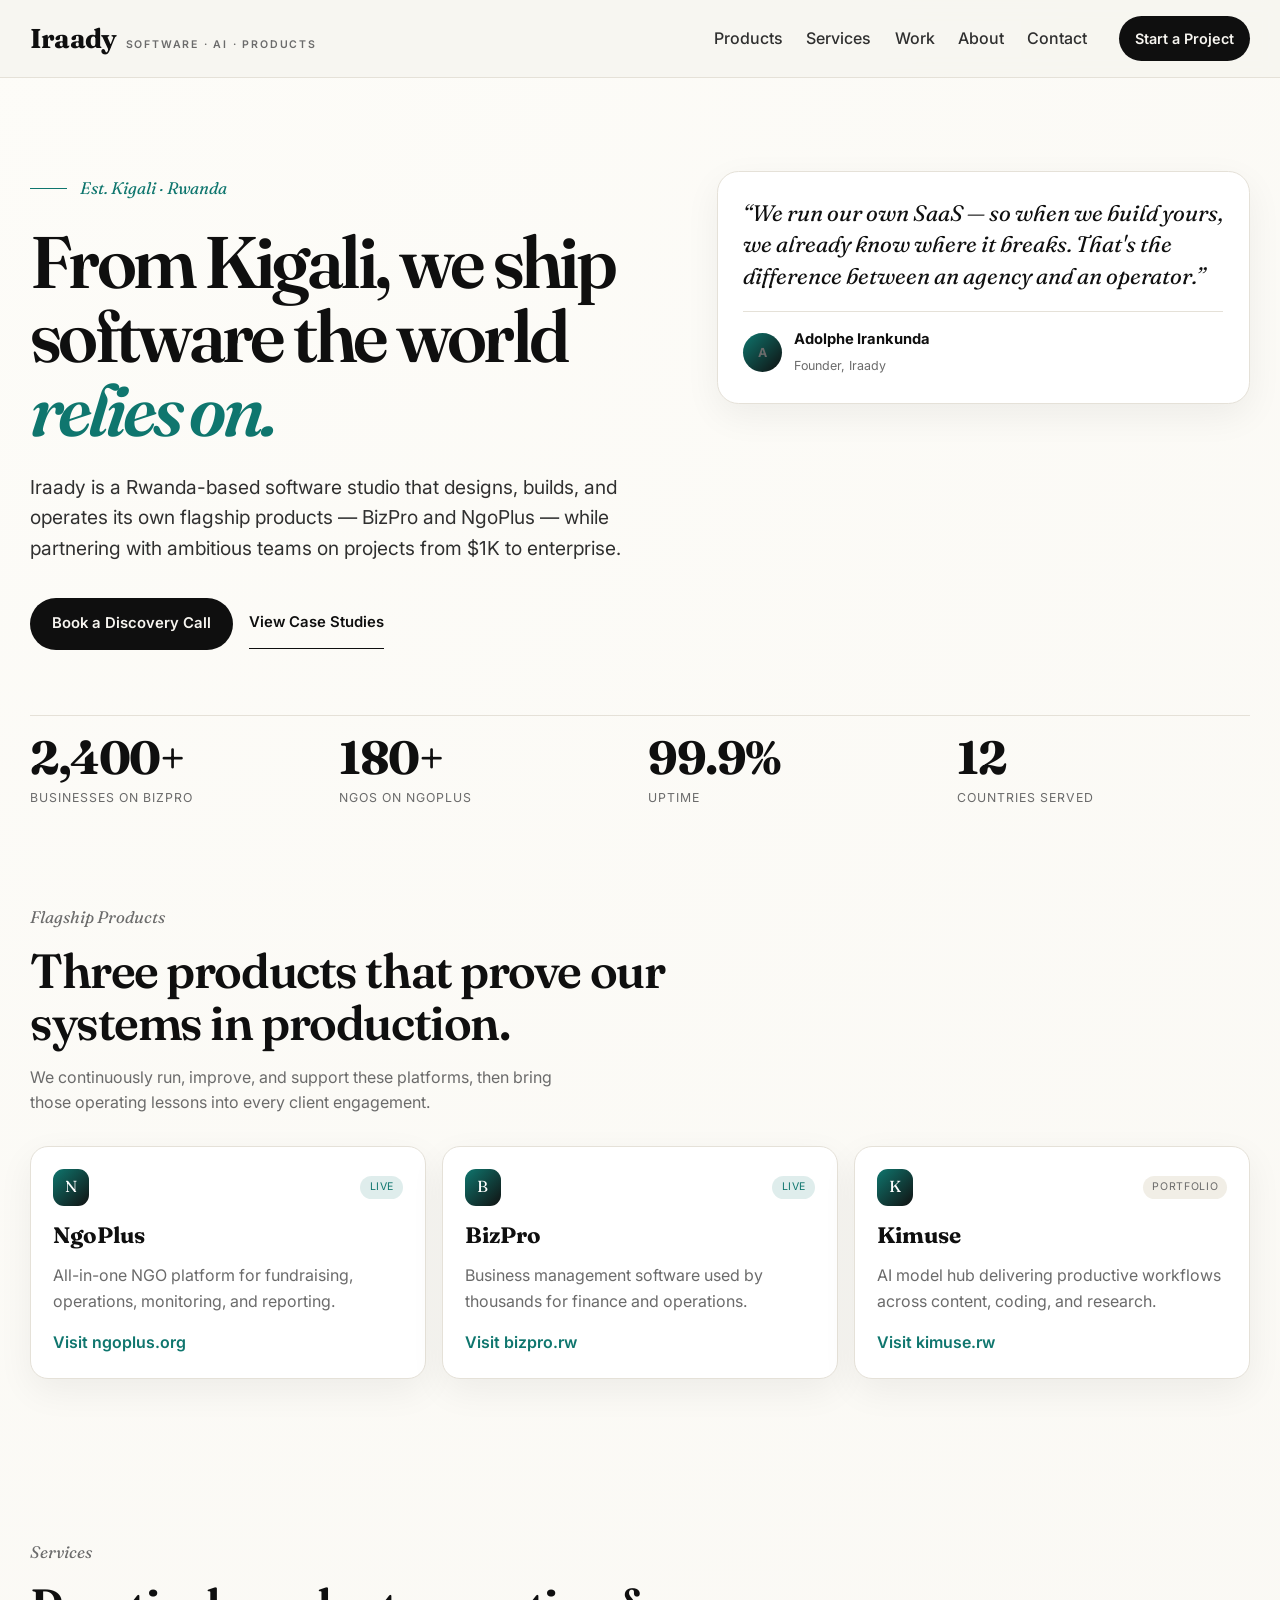
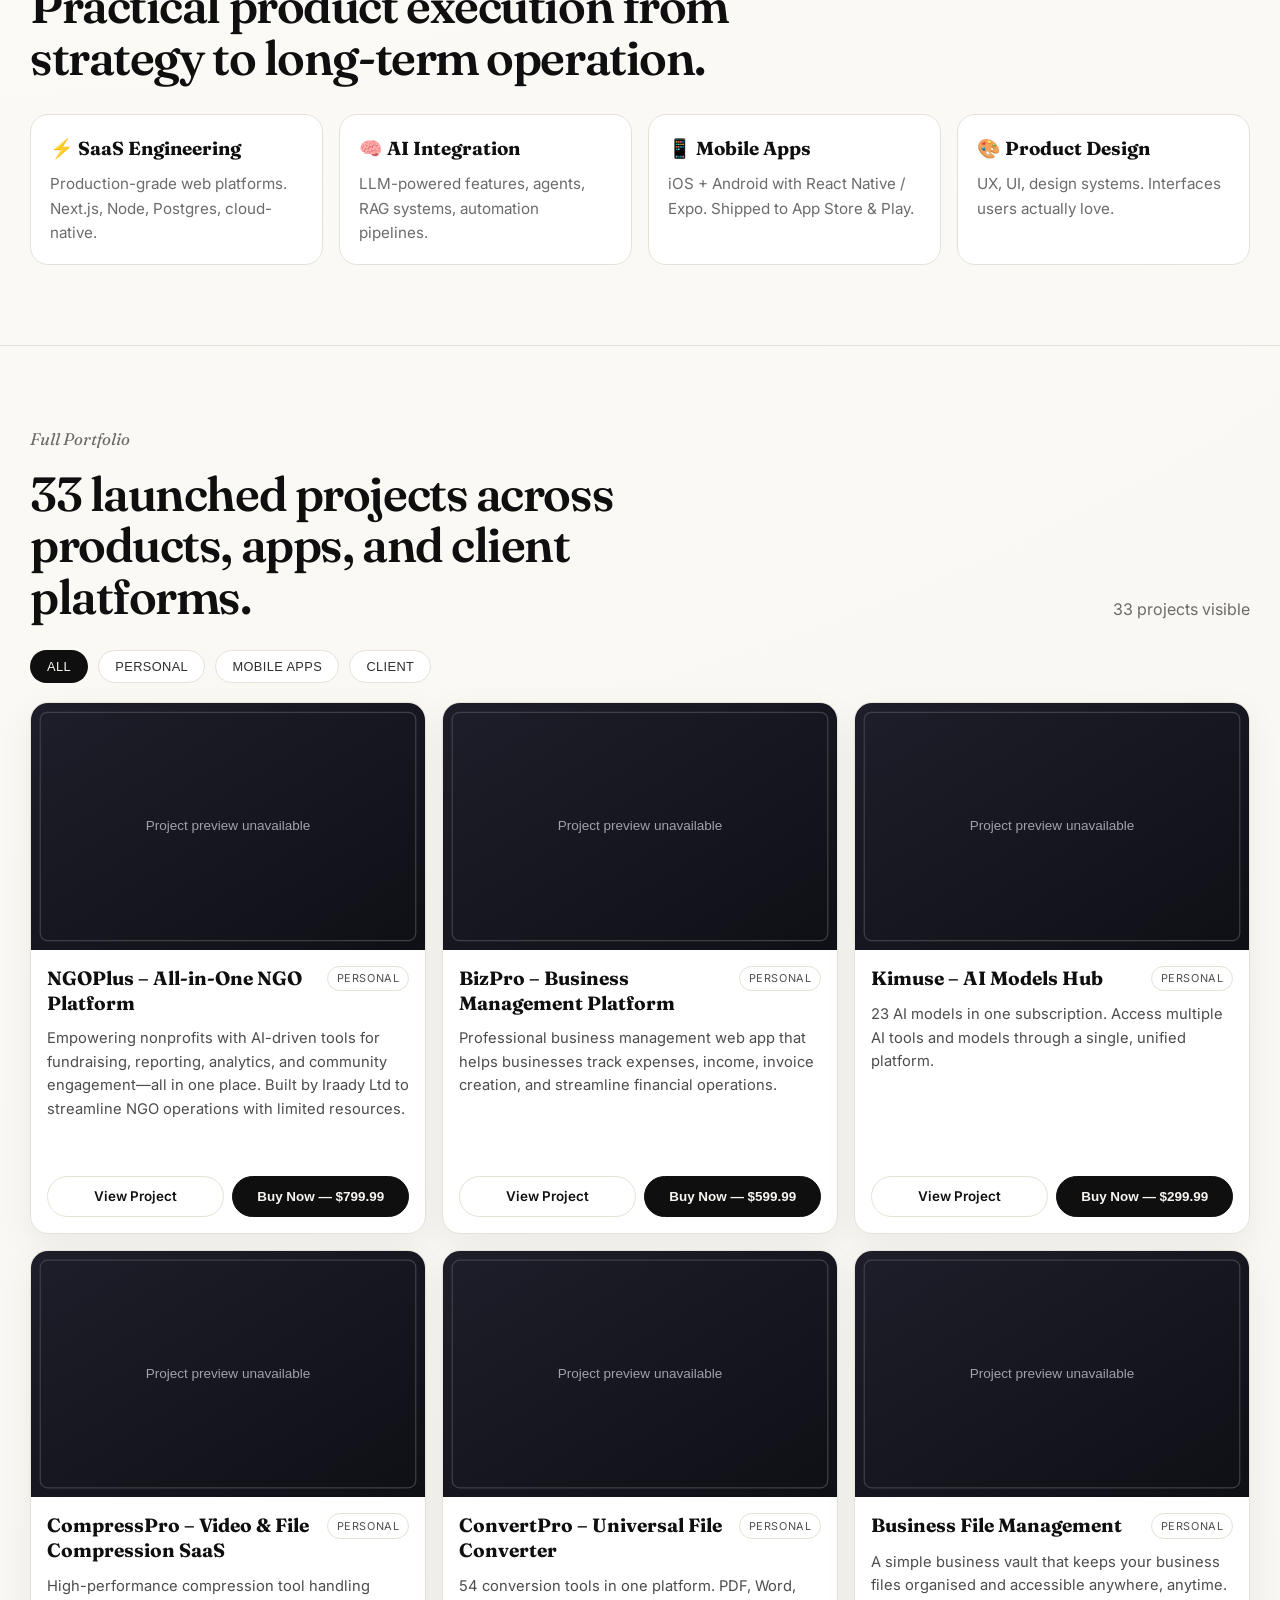
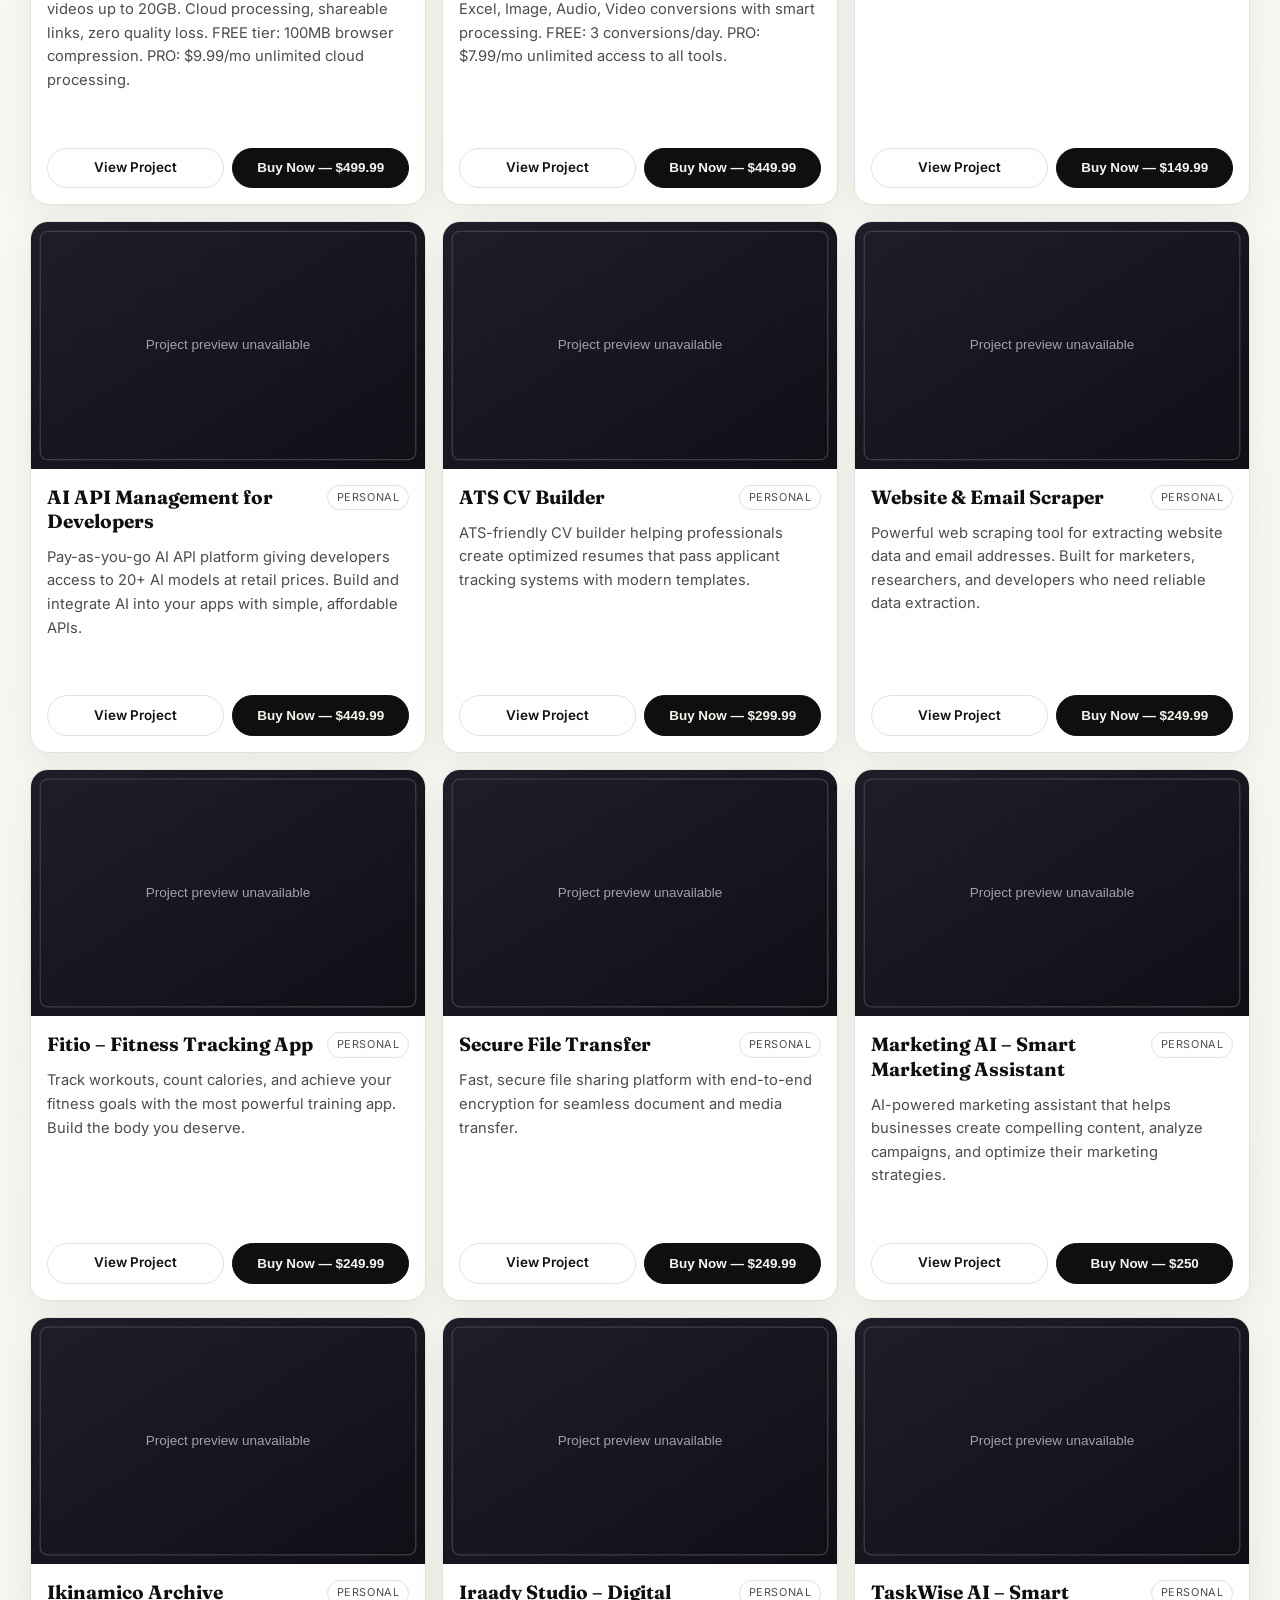
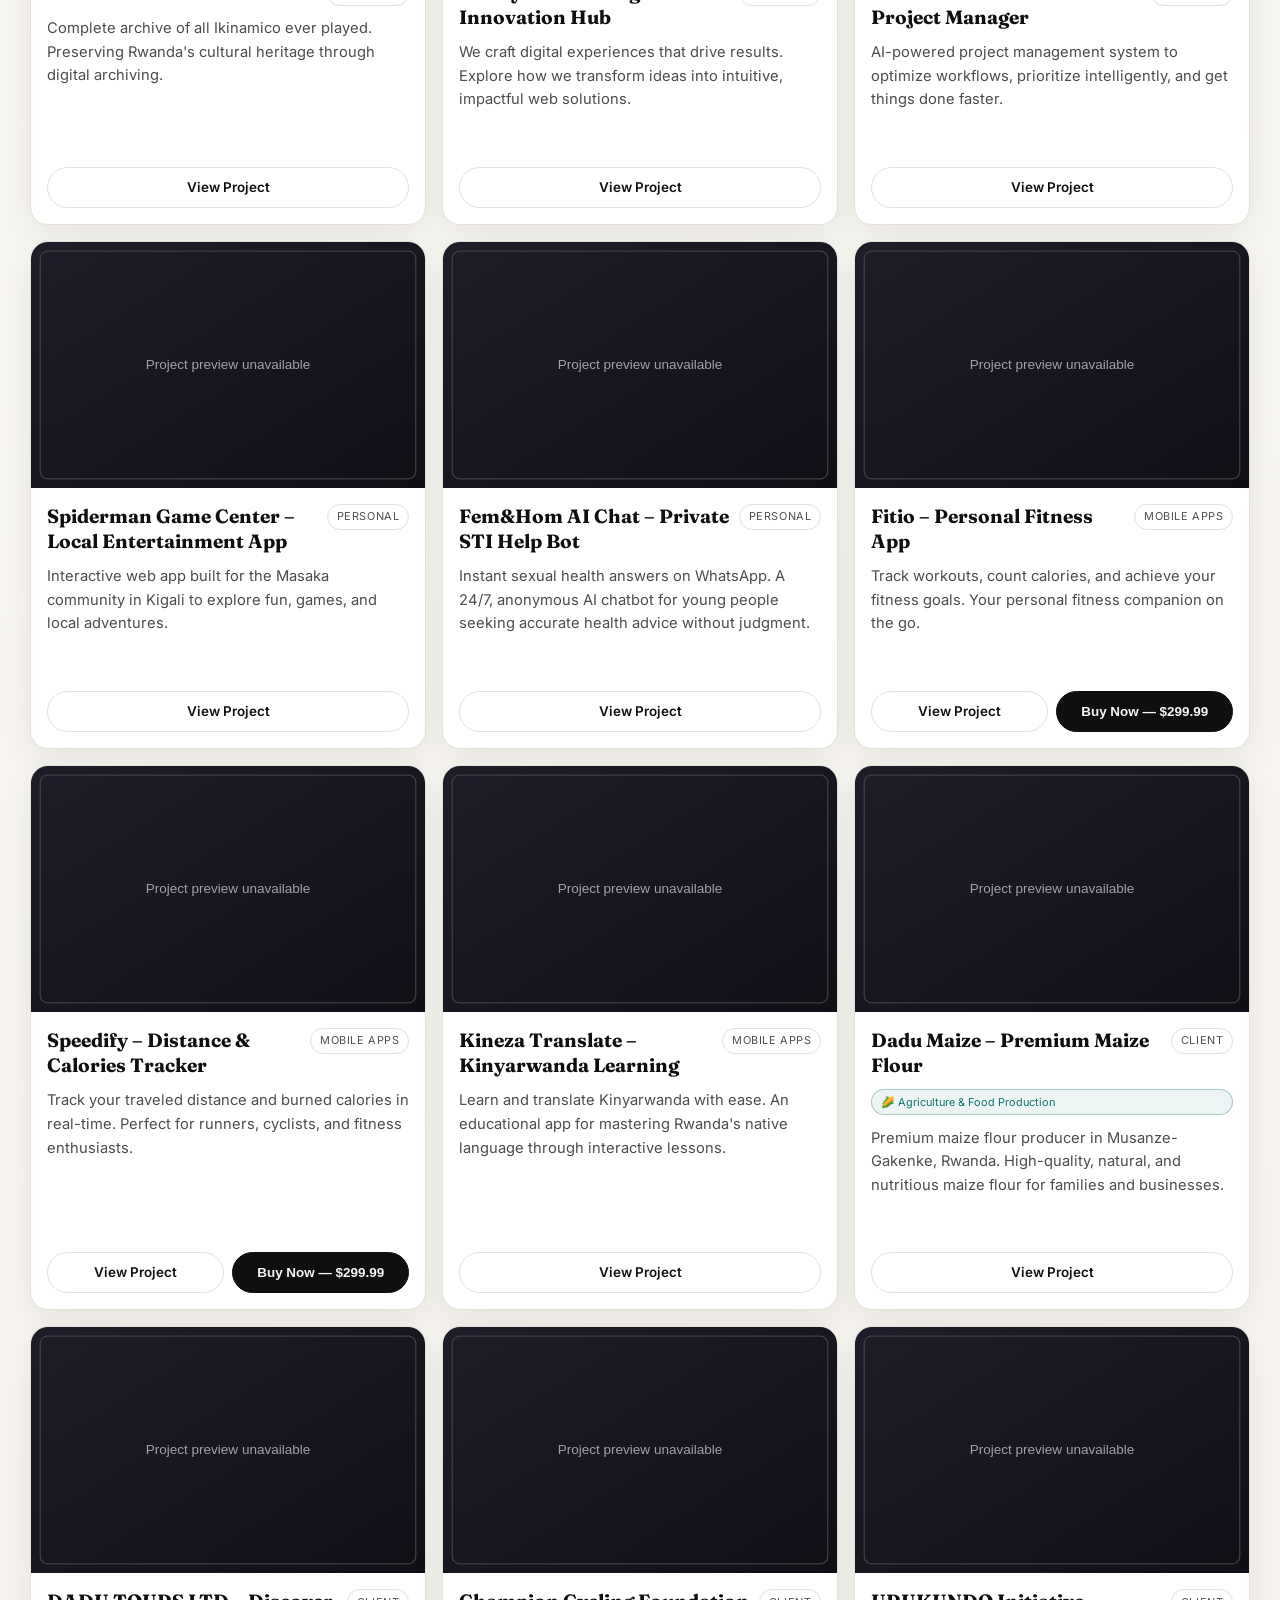
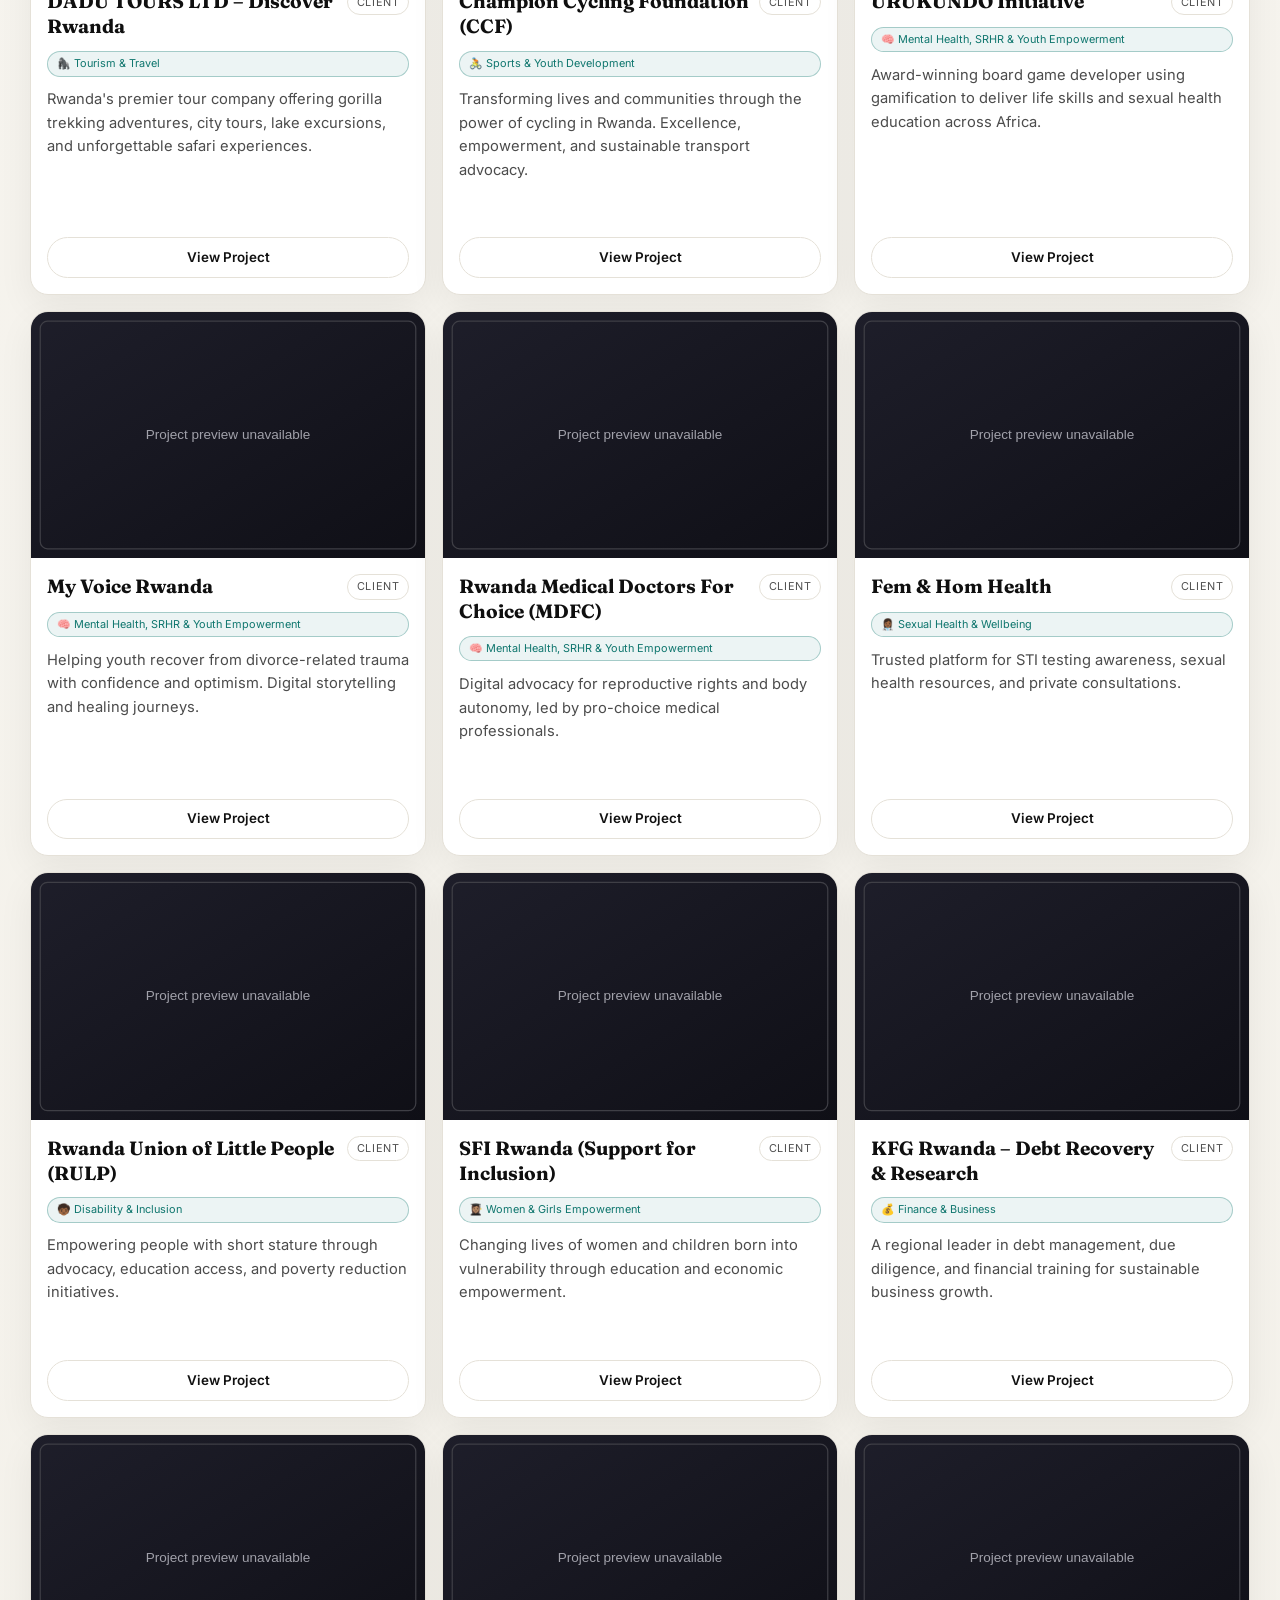
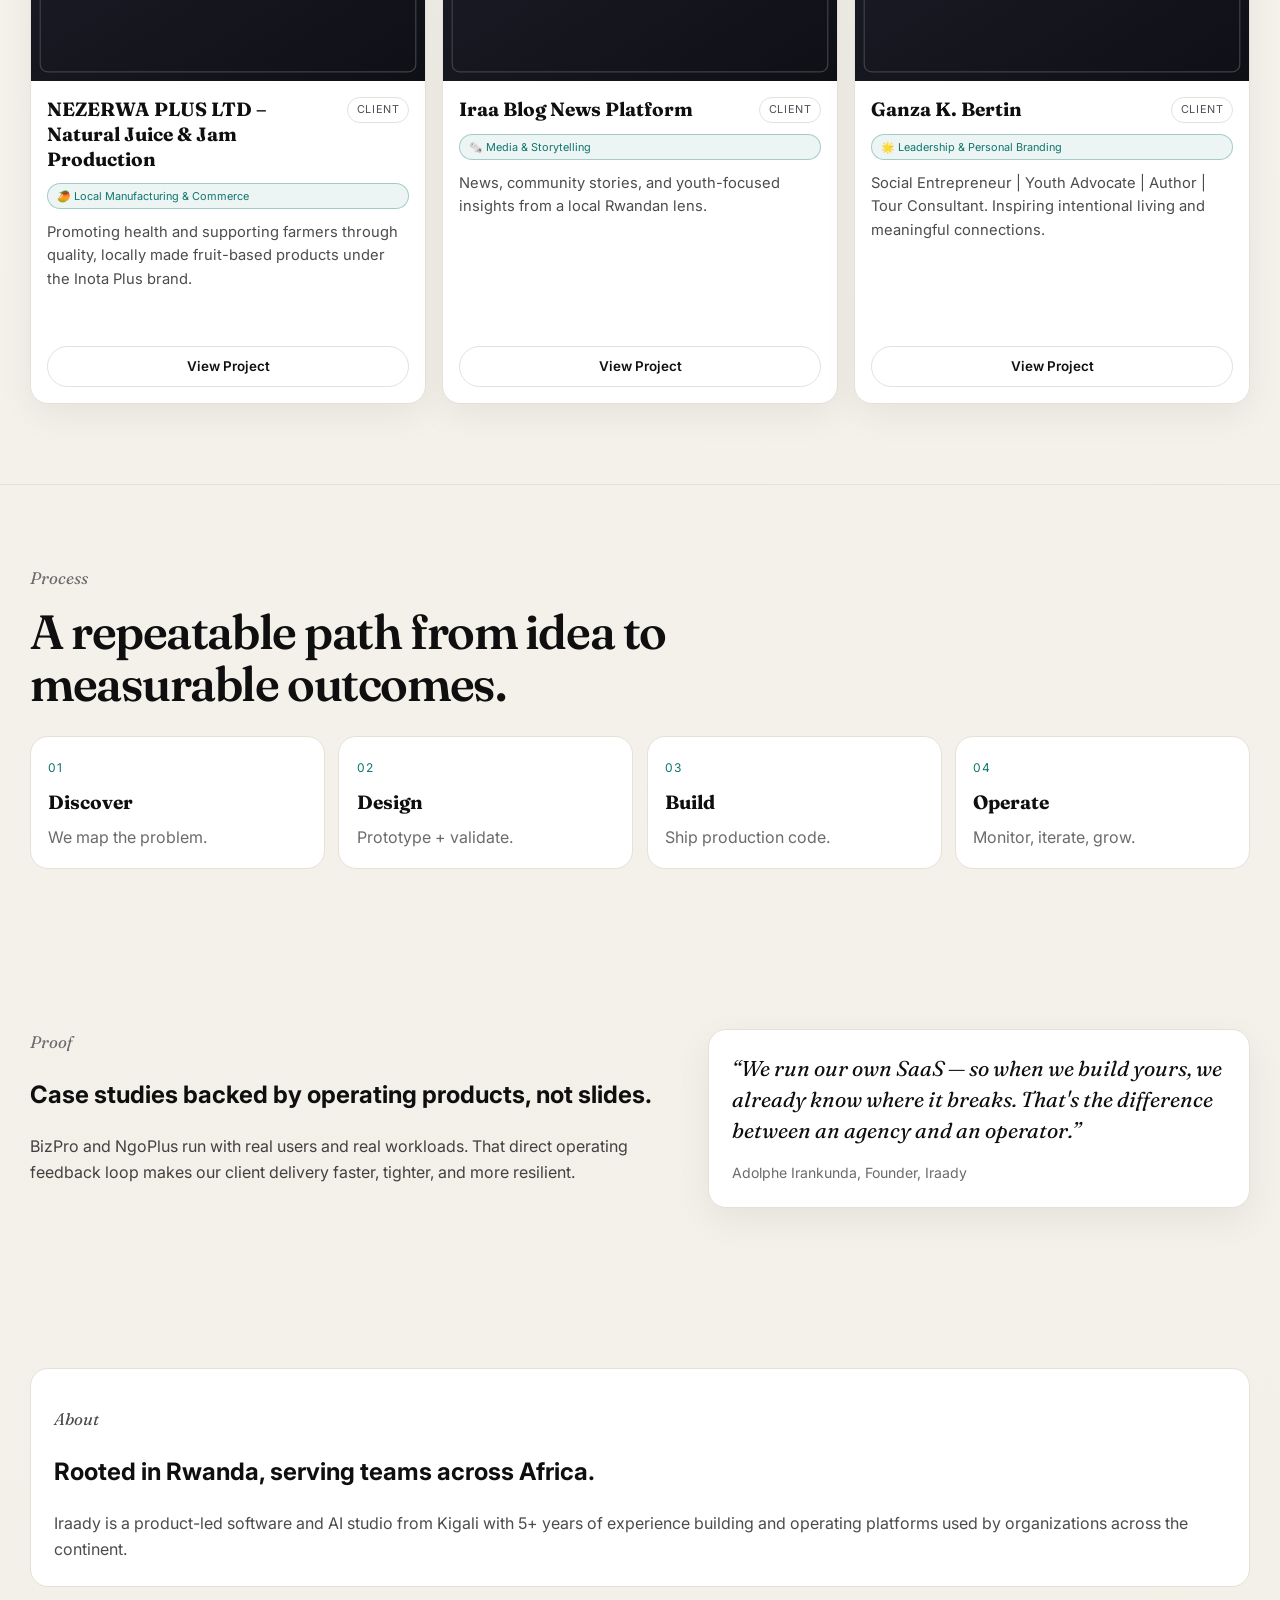
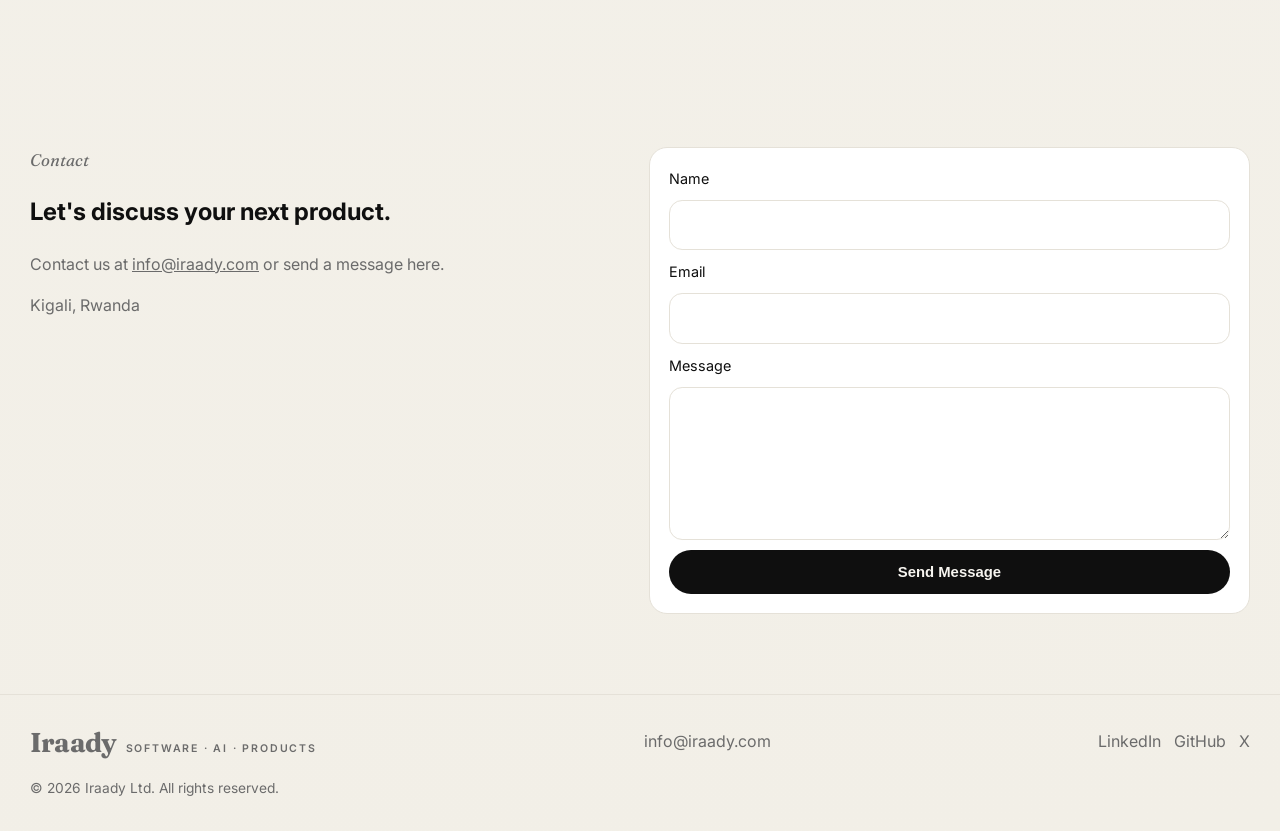
==== site-b-editorial/index.html @ 5941754b "build both sites" ====
<!DOCTYPE html>
<html lang="en">
<head>
  <meta charset="UTF-8" />
  <meta name="viewport" content="width=device-width, initial-scale=1.0" />
  <title>Iraady | Editorial Premium</title>
  <meta name="description" content="Iraady is a Rwanda-based software and AI studio building flagship SaaS and shipping products for ambitious teams." />
  <link rel="preconnect" href="https://fonts.googleapis.com" />
  <link rel="preconnect" href="https://fonts.gstatic.com" crossorigin />
  <link href="https://fonts.googleapis.com/css2?family=Fraunces:opsz,wght@9..144,400;9..144,600;9..144,800&family=Inter:wght@400;500;600;700&display=swap" rel="stylesheet" />
  <link rel="stylesheet" href="styles.css" />
</head>
<body>
  <header class="site-header" id="top">
    <div class="container">
      <nav class="site-nav" aria-label="Main navigation">
        <a class="brand" href="#top" aria-label="Iraady home">
          <span class="brand-name">Iraady</span>
          <span class="brand-tag">Software · AI · Products</span>
        </a>
        <button class="nav-toggle" type="button" aria-expanded="false" aria-controls="nav-links">Menu</button>
        <div class="nav-links" id="nav-links">
          <a href="#products">Products</a>
          <a href="#services">Services</a>
          <a href="#work">Work</a>
          <a href="#about">About</a>
          <a href="#contact">Contact</a>
        </div>
        <a class="nav-cta" href="#contact">Start a Project</a>
      </nav>
    </div>
  </header>

  <main>
    <section class="hero" id="hero">
      <div class="container hero-grid">
        <div class="hero-copy">
          <p class="eyebrow">Est. Kigali · Rwanda</p>
          <h1>From Kigali, we ship software the world <em>relies on.</em></h1>
          <p class="hero-sub">Iraady is a Rwanda-based software studio that designs, builds, and operates its own flagship products — BizPro and NgoPlus — while partnering with ambitious teams on projects from $1K to enterprise.</p>
          <div class="hero-actions">
            <a class="btn btn-primary" href="#contact">Book a Discovery Call</a>
            <a class="btn btn-text" href="#work">View Case Studies</a>
          </div>
        </div>
        <aside class="hero-quote" aria-label="Founder testimonial">
          <p>“We run our own SaaS — so when we build yours, we already know where it breaks. That's the difference between an agency and an operator.”</p>
          <div class="quote-author">
            <span class="avatar" aria-hidden="true">A</span>
            <div>
              <strong>Adolphe Irankunda</strong>
              <span>Founder, Iraady</span>
            </div>
          </div>
        </aside>
      </div>
    </section>

    <section class="metrics" aria-label="Live business metrics">
      <div class="container metric-grid">
        <article class="metric">
          <h2>2,400+</h2>
          <p>Businesses on BizPro</p>
        </article>
        <article class="metric">
          <h2>180+</h2>
          <p>NGOs on NgoPlus</p>
        </article>
        <article class="metric">
          <h2>99.9%</h2>
          <p>Uptime</p>
        </article>
        <article class="metric">
          <h2>12</h2>
          <p>Countries served</p>
        </article>
      </div>
    </section>

    <section class="section" id="products" aria-labelledby="products-title">
      <div class="container">
        <p class="section-label">Flagship Products</p>
        <div class="section-head">
          <h2 id="products-title">Three products that prove our systems in production.</h2>
          <p>We continuously run, improve, and support these platforms, then bring those operating lessons into every client engagement.</p>
        </div>
        <div class="products-grid">
          <article class="product-card">
            <header>
              <span class="product-logo">N</span>
              <span class="live-pill">Live</span>
            </header>
            <h3>NgoPlus</h3>
            <p>All-in-one NGO platform for fundraising, operations, monitoring, and reporting.</p>
            <a href="https://ngoplus.org" target="_blank" rel="noopener noreferrer">Visit ngoplus.org</a>
          </article>
          <article class="product-card">
            <header>
              <span class="product-logo">B</span>
              <span class="live-pill">Live</span>
            </header>
            <h3>BizPro</h3>
            <p>Business management software used by thousands for finance and operations.</p>
            <a href="https://bizpro.rw" target="_blank" rel="noopener noreferrer">Visit bizpro.rw</a>
          </article>
          <article class="product-card">
            <header>
              <span class="product-logo">K</span>
              <span class="live-pill muted">Portfolio</span>
            </header>
            <h3>Kimuse</h3>
            <p>AI model hub delivering productive workflows across content, coding, and research.</p>
            <a href="https://kimuse.rw" target="_blank" rel="noopener noreferrer">Visit kimuse.rw</a>
          </article>
        </div>
      </div>
    </section>

    <section class="section" id="services" aria-labelledby="services-title">
      <div class="container">
        <p class="section-label">Services</p>
        <div class="section-head">
          <h2 id="services-title">Practical product execution from strategy to long-term operation.</h2>
        </div>
        <div class="services-grid">
          <article class="service-card">
            <h3><span aria-hidden="true">⚡</span> SaaS Engineering</h3>
            <p>Production-grade web platforms. Next.js, Node, Postgres, cloud-native.</p>
          </article>
          <article class="service-card">
            <h3><span aria-hidden="true">🧠</span> AI Integration</h3>
            <p>LLM-powered features, agents, RAG systems, automation pipelines.</p>
          </article>
          <article class="service-card">
            <h3><span aria-hidden="true">📱</span> Mobile Apps</h3>
            <p>iOS + Android with React Native / Expo. Shipped to App Store &amp; Play.</p>
          </article>
          <article class="service-card">
            <h3><span aria-hidden="true">🎨</span> Product Design</h3>
            <p>UX, UI, design systems. Interfaces users actually love.</p>
          </article>
        </div>
      </div>
    </section>

    <section class="section portfolio" id="work" aria-labelledby="work-title">
      <div class="container">
        <p class="section-label">Full Portfolio</p>
        <div class="section-head">
          <h2 id="work-title">33 launched projects across products, apps, and client platforms.</h2>
          <p><span data-project-count>33</span> projects visible</p>
        </div>
        <div class="filter-tabs" role="tablist" aria-label="Project group filters" data-filter-tabs></div>
        <div class="project-grid" data-project-grid></div>
      </div>
    </section>

    <section class="section" id="process" aria-labelledby="process-title">
      <div class="container">
        <p class="section-label">Process</p>
        <div class="section-head">
          <h2 id="process-title">A repeatable path from idea to measurable outcomes.</h2>
        </div>
        <ol class="process-grid">
          <li>
            <h3>Discover</h3>
            <p>We map the problem.</p>
          </li>
          <li>
            <h3>Design</h3>
            <p>Prototype + validate.</p>
          </li>
          <li>
            <h3>Build</h3>
            <p>Ship production code.</p>
          </li>
          <li>
            <h3>Operate</h3>
            <p>Monitor, iterate, grow.</p>
          </li>
        </ol>
      </div>
    </section>

    <section class="section" id="proof" aria-labelledby="proof-title">
      <div class="container proof-grid">
        <div>
          <p class="section-label">Proof</p>
          <h2 id="proof-title">Case studies backed by operating products, not slides.</h2>
          <p class="proof-copy">BizPro and NgoPlus run with real users and real workloads. That direct operating feedback loop makes our client delivery faster, tighter, and more resilient.</p>
        </div>
        <blockquote class="testimonial">
          <p>“We run our own SaaS — so when we build yours, we already know where it breaks. That's the difference between an agency and an operator.”</p>
          <cite>Adolphe Irankunda, Founder, Iraady</cite>
        </blockquote>
      </div>
    </section>

    <section class="section" id="about" aria-labelledby="about-title">
      <div class="container about-box">
        <p class="section-label">About</p>
        <h2 id="about-title">Rooted in Rwanda, serving teams across Africa.</h2>
        <p>Iraady is a product-led software and AI studio from Kigali with 5+ years of experience building and operating platforms used by organizations across the continent.</p>
      </div>
    </section>

    <section class="section" id="contact" aria-labelledby="contact-title">
      <div class="container contact-grid">
        <div>
          <p class="section-label">Contact</p>
          <h2 id="contact-title">Let's discuss your next product.</h2>
          <p class="contact-copy">Contact us at <a href="mailto:info@iraady.com">info@iraady.com</a> or send a message here.</p>
          <p class="contact-meta">Kigali, Rwanda</p>
        </div>
        <form class="contact-form" id="contact-form" action="mailto:info@iraady.com" method="post" enctype="text/plain">
          <label for="contact-name">Name</label>
          <input id="contact-name" name="name" type="text" required />

          <label for="contact-email">Email</label>
          <input id="contact-email" name="email" type="email" required />

          <label for="contact-message">Message</label>
          <textarea id="contact-message" name="message" rows="5" required></textarea>

          <button type="submit" class="btn btn-primary">Send Message</button>
        </form>
      </div>
    </section>
  </main>

  <footer class="site-footer">
    <div class="container footer-grid">
      <a class="brand" href="#top" aria-label="Iraady home">
        <span class="brand-name">Iraady</span>
        <span class="brand-tag">Software · AI · Products</span>
      </a>
      <p><a href="mailto:info@iraady.com">info@iraady.com</a></p>
      <div class="footer-links" aria-label="Social links">
        <a href="https://www.linkedin.com" target="_blank" rel="noopener noreferrer">LinkedIn</a>
        <a href="https://github.com" target="_blank" rel="noopener noreferrer">GitHub</a>
        <a href="https://x.com" target="_blank" rel="noopener noreferrer">X</a>
      </div>
      <p class="copyright">© <span id="current-year"></span> Iraady Ltd. All rights reserved.</p>
    </div>
  </footer>

  <div class="modal" id="checkout-modal" aria-hidden="true" role="dialog" aria-modal="true" aria-labelledby="checkout-title">
    <div class="modal-backdrop" data-modal-close></div>
    <div class="modal-panel">
      <button class="modal-close" type="button" aria-label="Close checkout" data-modal-close>×</button>
      <p class="modal-label">Secure Checkout</p>
      <h2 id="checkout-title">Buy project source code</h2>
      <p class="modal-sub" id="checkout-project">Complete this form to continue to Flutterwave.</p>
      <form id="checkout-form" class="checkout-form">
        <label for="checkout-name">Full name</label>
        <input id="checkout-name" name="name" type="text" autocomplete="name" required />

        <label for="checkout-email">Email</label>
        <input id="checkout-email" name="email" type="email" autocomplete="email" required />

        <label for="checkout-phone">Phone number</label>
        <input id="checkout-phone" name="phone" type="tel" autocomplete="tel" required />

        <button type="submit" class="btn btn-primary" id="checkout-submit">Continue to Payment</button>
      </form>
    </div>
  </div>

  <script id="projects-data" type="application/json">
[
  {
    "id": "ngoplus",
    "group": "Personal",
    "name": "NGOPlus – All-in-One NGO Platform",
    "url": "https://ngoplus.org",
    "description": "Empowering nonprofits with AI-driven tools for fundraising, reporting, analytics, and community engagement—all in one place. Built by Iraady Ltd to streamline NGO operations with limited resources.",
    "image": "https://api.microlink.io/?url=https://ngoplus.org&screenshot=true&meta=false&embed=screenshot.url",
    "techs": [],
    "hasImage": true,
    "price": 799.99
  },
  {
    "id": "bizpro",
    "group": "Personal",
    "name": "BizPro – Business Management Platform",
    "url": "https://bizpro.rw",
    "description": "Professional business management web app that helps businesses track expenses, income, invoice creation, and streamline financial operations.",
    "image": "https://api.microlink.io/?url=https://bizpro.rw&screenshot=true&meta=false&embed=screenshot.url",
    "techs": [],
    "hasImage": true,
    "price": 599.99
  },
  {
    "id": "kimuse",
    "group": "Personal",
    "name": "Kimuse – AI Models Hub",
    "url": "https://kimuse.rw",
    "description": "23 AI models in one subscription. Access multiple AI tools and models through a single, unified platform.",
    "image": "https://api.microlink.io/?url=https://kimuse.rw&screenshot=true&meta=false&embed=screenshot.url",
    "techs": [],
    "hasImage": true,
    "price": 299.99
  },
  {
    "id": "compresspro",
    "group": "Personal",
    "name": "CompressPro – Video & File Compression SaaS",
    "url": "https://compresspro.iraady.com",
    "description": "High-performance compression tool handling videos up to 20GB. Cloud processing, shareable links, zero quality loss. FREE tier: 100MB browser compression. PRO: $9.99/mo unlimited cloud processing.",
    "image": "https://api.microlink.io/?url=https://compresspro.iraady.com&screenshot=true&meta=false&embed=screenshot.url",
    "techs": [],
    "hasImage": true,
    "price": 499.99
  },
  {
    "id": "convertpro",
    "group": "Personal",
    "name": "ConvertPro – Universal File Converter",
    "url": "https://convertpro.iraady.com",
    "description": "54 conversion tools in one platform. PDF, Word, Excel, Image, Audio, Video conversions with smart processing. FREE: 3 conversions/day. PRO: $7.99/mo unlimited access to all tools.",
    "image": "https://api.microlink.io/?url=https://convertpro.iraady.com&screenshot=true&meta=false&embed=screenshot.url",
    "techs": [],
    "hasImage": true,
    "price": 449.99
  },
  {
    "id": "vaultiraady",
    "group": "Personal",
    "name": "Business File Management",
    "url": "https://vault.iraady.com/",
    "description": "A simple business vault that keeps your business files organised and accessible anywhere, anytime.",
    "image": "https://api.microlink.io/?url=https://vault.iraady.com/&screenshot=true&meta=false&embed=screenshot.url",
    "techs": [],
    "hasImage": true,
    "price": 149.99
  },
  {
    "id": "apiiraady",
    "group": "Personal",
    "name": "AI API Management for Developers",
    "url": "https://api.iraady.com",
    "description": "Pay-as-you-go AI API platform giving developers access to 20+ AI models at retail prices. Build and integrate AI into your apps with simple, affordable APIs.",
    "image": "https://api.microlink.io/?url=https://api.iraady.com&screenshot=true&meta=false&embed=screenshot.url",
    "techs": [],
    "hasImage": true,
    "price": 449.99
  },
  {
    "id": "cviraady",
    "group": "Personal",
    "name": "ATS CV Builder",
    "url": "https://cv.iraady.com",
    "description": "ATS-friendly CV builder helping professionals create optimized resumes that pass applicant tracking systems with modern templates.",
    "image": "https://api.microlink.io/?url=https://cv.iraady.com&screenshot=true&meta=false&embed=screenshot.url",
    "techs": [],
    "hasImage": true,
    "price": 299.99
  },
  {
    "id": "scrapeiraady",
    "group": "Personal",
    "name": "Website & Email Scraper",
    "url": "https://scrape.iraady.com/",
    "description": "Powerful web scraping tool for extracting website data and email addresses. Built for marketers, researchers, and developers who need reliable data extraction.",
    "image": "https://api.microlink.io/?url=https://scrape.iraady.com/&screenshot=true&meta=false&embed=screenshot.url",
    "techs": [],
    "hasImage": true,
    "price": 249.99
  },
  {
    "id": "fitio",
    "group": "Personal",
    "name": "Fitio – Fitness Tracking App",
    "url": "https://fitio.iraady.com/",
    "description": "Track workouts, count calories, and achieve your fitness goals with the most powerful training app. Build the body you deserve.",
    "image": "https://api.microlink.io/?url=https://fitio.iraady.com/&screenshot=true&meta=false&embed=screenshot.url",
    "techs": [],
    "hasImage": true,
    "price": 249.99
  },
  {
    "id": "transferiraady",
    "group": "Personal",
    "name": "Secure File Transfer",
    "url": "https://transfer.iraady.com",
    "description": "Fast, secure file sharing platform with end-to-end encryption for seamless document and media transfer.",
    "image": "https://api.microlink.io/?url=https://transfer.iraady.com&screenshot=true&meta=false&embed=screenshot.url",
    "techs": [],
    "hasImage": true,
    "price": 249.99
  },
  {
    "id": "marketingai",
    "group": "Personal",
    "name": "Marketing AI – Smart Marketing Assistant",
    "url": "https://marketingai.iraady.com/",
    "description": "AI-powered marketing assistant that helps businesses create compelling content, analyze campaigns, and optimize their marketing strategies.",
    "image": "https://api.microlink.io/?url=https://marketingai.iraady.com/&screenshot=true&meta=false&embed=screenshot.url",
    "techs": [],
    "hasImage": true,
    "price": 250
  },
  {
    "id": "ikinamico",
    "group": "Personal",
    "name": "Ikinamico Archive",
    "url": "https://ikinamico.iraady.com/",
    "description": "Complete archive of all Ikinamico ever played. Preserving Rwanda's cultural heritage through digital archiving.",
    "image": "https://api.microlink.io/?url=https://ikinamico.iraady.com/&screenshot=true&meta=false&embed=screenshot.url",
    "techs": [],
    "hasImage": true
  },
  {
    "id": "iraadystudio",
    "group": "Personal",
    "name": "Iraady Studio – Digital Innovation Hub",
    "url": "https://iraady.app.kimuse.rw",
    "description": "We craft digital experiences that drive results. Explore how we transform ideas into intuitive, impactful web solutions.",
    "image": "https://api.microlink.io/?url=https://iraady.app.kimuse.rw&screenshot=true&meta=false&embed=screenshot.url",
    "techs": [],
    "hasImage": true
  },
  {
    "id": "taskwiseai",
    "group": "Personal",
    "name": "TaskWise AI – Smart Project Manager",
    "url": "https://task-wise-ai-production.vercel.app",
    "description": "AI-powered project management system to optimize workflows, prioritize intelligently, and get things done faster.",
    "image": "https://api.microlink.io/?url=https://task-wise-ai-production.vercel.app&screenshot=true&meta=false&embed=screenshot.url",
    "techs": [],
    "hasImage": true
  },
  {
    "id": "spidermangame",
    "group": "Personal",
    "name": "Spiderman Game Center – Local Entertainment App",
    "url": "https://spiderman-masaka.vercel.app",
    "description": "Interactive web app built for the Masaka community in Kigali to explore fun, games, and local adventures.",
    "image": "https://api.microlink.io/?url=https://spiderman-masaka.vercel.app&screenshot=true&meta=false&embed=screenshot.url",
    "techs": [],
    "hasImage": true
  },
  {
    "id": "femhomchat",
    "group": "Personal",
    "name": "Fem&Hom AI Chat – Private STI Help Bot",
    "url": "https://landingpagechatbot-k587arcm7-adolphe-irankundas-projects.vercel.app/",
    "description": "Instant sexual health answers on WhatsApp. A 24/7, anonymous AI chatbot for young people seeking accurate health advice without judgment.",
    "image": "https://api.microlink.io/?url=https://landingpagechatbot-k587arcm7-adolphe-irankundas-projects.vercel.app/&screenshot=true&meta=false&embed=screenshot.url",
    "techs": [],
    "hasImage": true
  },
  {
    "id": "fitio-mobile",
    "group": "Mobile Apps",
    "name": "Fitio – Personal Fitness App",
    "url": "https://play.google.com/store/apps/details?id=com.fitio.app",
    "description": "Track workouts, count calories, and achieve your fitness goals. Your personal fitness companion on the go.",
    "image": "https://api.microlink.io/?url=https://fitio.iraady.com/&screenshot=true&meta=false&embed=screenshot.url",
    "techs": [],
    "hasImage": true,
    "price": 299.99
  },
  {
    "id": "speedify",
    "group": "Mobile Apps",
    "name": "Speedify – Distance & Calories Tracker",
    "url": "https://play.google.com/store/apps/details?id=com.distancetracker.app",
    "description": "Track your traveled distance and burned calories in real-time. Perfect for runners, cyclists, and fitness enthusiasts.",
    "image": "https://api.microlink.io/?url=https://play.google.com/store/apps/details?id=com.distancetracker.app&screenshot=true&meta=false&embed=screenshot.url",
    "techs": [],
    "hasImage": true,
    "price": 299.99
  },
  {
    "id": "kineza",
    "group": "Mobile Apps",
    "name": "Kineza Translate – Kinyarwanda Learning",
    "url": "https://play.google.com/store/apps/details?id=com.adolphe350.kinezaapp",
    "description": "Learn and translate Kinyarwanda with ease. An educational app for mastering Rwanda's native language through interactive lessons.",
    "image": "https://api.microlink.io/?url=https://play.google.com/store/apps/details?id=com.adolphe350.kinezaapp&screenshot=true&meta=false&embed=screenshot.url",
    "techs": [],
    "hasImage": true
  },
  {
    "id": "dadumaize",
    "group": "Client",
    "niche": "🌽 Agriculture & Food Production",
    "name": "Dadu Maize – Premium Maize Flour",
    "url": "https://dadu.iraady.com",
    "description": "Premium maize flour producer in Musanze-Gakenke, Rwanda. High-quality, natural, and nutritious maize flour for families and businesses.",
    "image": "https://api.microlink.io/?url=https://dadu.iraady.com&screenshot=true&meta=false&embed=screenshot.url",
    "techs": [],
    "hasImage": true
  },
  {
    "id": "dadutours",
    "group": "Client",
    "niche": "🦍 Tourism & Travel",
    "name": "DADU TOURS LTD – Discover Rwanda",
    "url": "https://dadutours.iraady.com",
    "description": "Rwanda's premier tour company offering gorilla trekking adventures, city tours, lake excursions, and unforgettable safari experiences.",
    "image": "https://api.microlink.io/?url=https://dadutours.iraady.com&screenshot=true&meta=false&embed=screenshot.url",
    "techs": [],
    "hasImage": true
  },
  {
    "id": "ccfrwanda",
    "group": "Client",
    "niche": "🚴 Sports & Youth Development",
    "name": "Champion Cycling Foundation (CCF)",
    "url": "https://ccfrwanda.iraady.com",
    "description": "Transforming lives and communities through the power of cycling in Rwanda. Excellence, empowerment, and sustainable transport advocacy.",
    "image": "https://api.microlink.io/?url=https://ccfrwanda.iraady.com&screenshot=true&meta=false&embed=screenshot.url",
    "techs": [],
    "hasImage": true
  },
  {
    "id": "urukundo",
    "group": "Client",
    "niche": "🧠 Mental Health, SRHR & Youth Empowerment",
    "name": "URUKUNDO Initiative",
    "url": "https://urukundoinitiative.com",
    "description": "Award-winning board game developer using gamification to deliver life skills and sexual health education across Africa.",
    "image": "https://api.microlink.io/?url=https://urukundoinitiative.com&screenshot=true&meta=false&embed=screenshot.url",
    "techs": [],
    "hasImage": true
  },
  {
    "id": "myvoicerwanda",
    "group": "Client",
    "niche": "🧠 Mental Health, SRHR & Youth Empowerment",
    "name": "My Voice Rwanda",
    "url": "https://myvoice.org.rw",
    "description": "Helping youth recover from divorce-related trauma with confidence and optimism. Digital storytelling and healing journeys.",
    "image": "https://api.microlink.io/?url=https://myvoice.org.rw&screenshot=true&meta=false&embed=screenshot.url",
    "techs": [],
    "hasImage": true
  },
  {
    "id": "mdfc",
    "group": "Client",
    "niche": "🧠 Mental Health, SRHR & Youth Empowerment",
    "name": "Rwanda Medical Doctors For Choice (MDFC)",
    "url": "https://medicaldoctorsforchoice.org",
    "description": "Digital advocacy for reproductive rights and body autonomy, led by pro-choice medical professionals.",
    "image": "https://api.microlink.io/?url=https://medicaldoctorsforchoice.org&screenshot=true&meta=false&embed=screenshot.url",
    "techs": [],
    "hasImage": true
  },
  {
    "id": "femhomhealth",
    "group": "Client",
    "niche": "👩🏾‍⚕️ Sexual Health & Wellbeing",
    "name": "Fem & Hom Health",
    "url": "https://landingpagechatbot-git-main-adolphe-irankundas-projects.vercel.app/",
    "description": "Trusted platform for STI testing awareness, sexual health resources, and private consultations.",
    "image": "https://api.microlink.io/?url=https://landingpagechatbot-git-main-adolphe-irankundas-projects.vercel.app/&screenshot=true&meta=false&embed=screenshot.url",
    "techs": [],
    "hasImage": true
  },
  {
    "id": "rulp",
    "group": "Client",
    "niche": "🧒🏾 Disability & Inclusion",
    "name": "Rwanda Union of Little People (RULP)",
    "url": "https://rulprwanda.org",
    "description": "Empowering people with short stature through advocacy, education access, and poverty reduction initiatives.",
    "image": "https://api.microlink.io/?url=https://rulprwanda.org&screenshot=true&meta=false&embed=screenshot.url",
    "techs": [],
    "hasImage": true
  },
  {
    "id": "sfi",
    "group": "Client",
    "niche": "👩🏽‍🎓 Women & Girls Empowerment",
    "name": "SFI Rwanda (Support for Inclusion)",
    "url": "https://sfirwanda.org",
    "description": "Changing lives of women and children born into vulnerability through education and economic empowerment.",
    "image": "https://api.microlink.io/?url=https://sfirwanda.org&screenshot=true&meta=false&embed=screenshot.url",
    "techs": [],
    "hasImage": true
  },
  {
    "id": "kfgrwanda",
    "group": "Client",
    "niche": "💰 Finance & Business",
    "name": "KFG Rwanda – Debt Recovery & Research",
    "url": "https://kfgrwanda.com",
    "description": "A regional leader in debt management, due diligence, and financial training for sustainable business growth.",
    "image": "https://api.microlink.io/?url=https://kfgrwanda.com&screenshot=true&meta=false&embed=screenshot.url",
    "techs": [],
    "hasImage": true
  },
  {
    "id": "nezerwaplus",
    "group": "Client",
    "niche": "🥭 Local Manufacturing & Commerce",
    "name": "NEZERWA PLUS LTD – Natural Juice & Jam Production",
    "url": "https://nezerwaplus.com",
    "description": "Promoting health and supporting farmers through quality, locally made fruit-based products under the Inota Plus brand.",
    "image": "https://api.microlink.io/?url=https://nezerwaplus.com&screenshot=true&meta=false&embed=screenshot.url",
    "techs": [],
    "hasImage": true
  },
  {
    "id": "iraablog",
    "group": "Client",
    "niche": "🗞️ Media & Storytelling",
    "name": "Iraa Blog News Platform",
    "url": "https://iraablog.com",
    "description": "News, community stories, and youth-focused insights from a local Rwandan lens.",
    "image": "https://api.microlink.io/?url=https://iraablog.com&screenshot=true&meta=false&embed=screenshot.url",
    "techs": [],
    "hasImage": true
  },
  {
    "id": "ganzabertin",
    "group": "Client",
    "niche": "🌟 Leadership & Personal Branding",
    "name": "Ganza K. Bertin",
    "url": "https://bganza.com/",
    "description": "Social Entrepreneur | Youth Advocate | Author | Tour Consultant. Inspiring intentional living and meaningful connections.",
    "image": "https://api.microlink.io/?url=https://bganza.com/&screenshot=true&meta=false&embed=screenshot.url",
    "techs": [],
    "hasImage": true
  }
]
  </script>
  <script src="https://checkout.flutterwave.com/v3.js"></script>
  <script src="app.js" defer></script>
</body>
</html>
---- site-b-editorial/styles.css ----
:root {
  --bg: #f7f5f0;
  --card: #ffffff;
  --border: #e5e1d8;
  --text: #0f0f0f;
  --muted: #6b6b6b;
  --accent: #0f766e;
  --shadow: 0 12px 36px rgba(15, 15, 15, 0.06);
  --radius: 18px;
}

* {
  box-sizing: border-box;
}

html {
  scroll-behavior: smooth;
}

body {
  margin: 0;
  font-family: "Inter", sans-serif;
  color: var(--text);
  background: radial-gradient(circle at 0% 0%, #fdfcf8, #f7f5f0 45%, #f2efe7 100%);
  line-height: 1.6;
}

a {
  color: inherit;
}

img {
  max-width: 100%;
  display: block;
}

.container {
  width: min(1220px, 100% - 3rem);
  margin: 0 auto;
}

.section {
  padding: 5rem 0;
}

.site-header {
  position: sticky;
  top: 0;
  z-index: 40;
  background: rgba(247, 245, 240, 0.9);
  border-bottom: 1px solid var(--border);
  backdrop-filter: blur(8px);
}

.site-nav {
  display: flex;
  align-items: center;
  gap: 1rem;
  padding: 1rem 0;
}

.brand {
  display: inline-flex;
  align-items: baseline;
  gap: 0.6rem;
  text-decoration: none;
}

.brand-name {
  font-family: "Fraunces", serif;
  font-size: 1.7rem;
  font-weight: 700;
  letter-spacing: -0.03em;
}

.brand-tag {
  font-size: 0.66rem;
  text-transform: uppercase;
  letter-spacing: 0.17em;
  color: var(--muted);
  font-weight: 600;
}

.nav-toggle {
  margin-left: auto;
  border: 1px solid var(--border);
  background: #ffffff;
  border-radius: 999px;
  font-size: 0.74rem;
  text-transform: uppercase;
  letter-spacing: 0.07em;
  color: var(--text);
  padding: 0.5rem 0.78rem;
  display: none;
}

.nav-links {
  margin-left: auto;
  display: flex;
  gap: 1.45rem;
  align-items: center;
}

.nav-links a {
  text-decoration: none;
  color: #2f2f2f;
  font-weight: 500;
  transition: color 0.2s ease;
}

.nav-links a:hover,
.nav-links a:focus-visible {
  color: var(--accent);
}

.nav-cta {
  margin-left: 1rem;
  text-decoration: none;
  border-radius: 999px;
  padding: 0.7rem 1rem;
  color: #f7f5f0;
  background: #0f0f0f;
  font-weight: 600;
  font-size: 0.9rem;
  transition: transform 0.2s ease;
}

.nav-cta:hover,
.nav-cta:focus-visible {
  transform: translateY(-1px);
}

.hero {
  padding: 5.8rem 0 3.5rem;
}

.hero-grid {
  display: grid;
  grid-template-columns: 1.1fr 0.9fr;
  gap: 2.2rem;
  align-items: start;
}

.eyebrow {
  margin: 0;
  display: inline-flex;
  align-items: center;
  gap: 0.8rem;
  color: var(--accent);
  font-family: "Fraunces", serif;
  font-style: italic;
  font-size: 1.05rem;
}

.eyebrow::before {
  content: "";
  width: 2.3rem;
  height: 1px;
  background: var(--accent);
}

.hero h1 {
  margin: 1.4rem 0 0;
  font-family: "Fraunces", serif;
  font-size: clamp(2.5rem, 5.7vw, 5rem);
  line-height: 1.02;
  letter-spacing: -0.05em;
  font-weight: 600;
}

.hero h1 em {
  color: var(--accent);
  font-style: italic;
}

.hero-sub {
  margin: 1.5rem 0 0;
  max-width: 42rem;
  color: #303030;
  font-size: clamp(1rem, 2vw, 1.2rem);
}

.hero-actions {
  margin-top: 2.1rem;
  display: flex;
  gap: 1rem;
  align-items: center;
  flex-wrap: wrap;
}

.btn {
  border: 1px solid transparent;
  border-radius: 999px;
  padding: 0.82rem 1.3rem;
  text-decoration: none;
  font-weight: 600;
  font-size: 0.93rem;
  cursor: pointer;
}

.btn-primary {
  background: #0f0f0f;
  color: #f7f5f0;
}

.btn-text {
  border: none;
  border-radius: 0;
  padding-left: 0;
  padding-right: 0;
  color: #0f0f0f;
  border-bottom: 1px solid #0f0f0f;
}

.hero-quote {
  background: var(--card);
  border: 1px solid var(--border);
  border-radius: 1.35rem;
  padding: 1.6rem;
  box-shadow: var(--shadow);
}

.hero-quote p {
  margin: 0;
  font-family: "Fraunces", serif;
  font-size: 1.4rem;
  font-style: italic;
  line-height: 1.4;
}

.quote-author {
  margin-top: 1.2rem;
  padding-top: 1rem;
  border-top: 1px solid var(--border);
  display: flex;
  align-items: center;
  gap: 0.75rem;
}

.avatar {
  width: 2.4rem;
  height: 2.4rem;
  border-radius: 999px;
  display: grid;
  place-items: center;
  color: #ffffff;
  font-weight: 700;
  background: linear-gradient(135deg, var(--accent), #0f0f0f);
}

.quote-author strong {
  display: block;
  font-size: 0.92rem;
}

.quote-author span {
  font-size: 0.78rem;
  color: var(--muted);
}

.metrics {
  padding: 0.6rem 0 1rem;
}

.metric-grid {
  display: grid;
  grid-template-columns: repeat(4, minmax(0, 1fr));
  gap: 1rem;
  border-top: 1px solid var(--border);
  padding-top: 1.2rem;
}

.metric h2 {
  margin: 0;
  font-family: "Fraunces", serif;
  font-size: clamp(1.9rem, 3.8vw, 2.9rem);
  line-height: 1;
  letter-spacing: -0.03em;
}

.metric p {
  margin: 0.4rem 0 0;
  font-size: 0.77rem;
  text-transform: uppercase;
  letter-spacing: 0.08em;
  color: var(--muted);
}

.section-label {
  margin: 0;
  font-family: "Fraunces", serif;
  font-size: 1.05rem;
  font-style: italic;
  color: var(--muted);
}

.section-head {
  margin-top: 0.9rem;
  display: flex;
  justify-content: space-between;
  align-items: flex-end;
  gap: 1rem;
  flex-wrap: wrap;
}

.section-head h2 {
  margin: 0;
  max-width: 45rem;
  font-family: "Fraunces", serif;
  font-size: clamp(1.8rem, 4.2vw, 3rem);
  line-height: 1.08;
  letter-spacing: -0.03em;
  font-weight: 600;
}

.section-head p {
  margin: 0;
  max-width: 34rem;
  color: var(--muted);
}

.products-grid {
  margin-top: 1.9rem;
  display: grid;
  grid-template-columns: repeat(3, minmax(0, 1fr));
  gap: 1rem;
}

.product-card {
  background: var(--card);
  border: 1px solid var(--border);
  border-radius: var(--radius);
  padding: 1.35rem;
  box-shadow: var(--shadow);
}

.product-card header {
  display: flex;
  justify-content: space-between;
  align-items: center;
}

.product-logo {
  width: 2.3rem;
  height: 2.3rem;
  border-radius: 0.68rem;
  display: grid;
  place-items: center;
  color: #ffffff;
  font-family: "Fraunces", serif;
  font-size: 1rem;
  background: linear-gradient(135deg, #0f766e, #111111);
}

.live-pill {
  border-radius: 999px;
  padding: 0.2rem 0.58rem;
  font-size: 0.66rem;
  text-transform: uppercase;
  letter-spacing: 0.06em;
  color: var(--accent);
  background: rgba(15, 118, 110, 0.13);
}

.live-pill.muted {
  background: #f1eee6;
  color: var(--muted);
}

.product-card h3 {
  margin: 0.8rem 0 0;
  font-family: "Fraunces", serif;
  font-size: 1.4rem;
}

.product-card p {
  margin: 0.55rem 0 0;
  color: var(--muted);
}

.product-card a {
  display: inline-flex;
  margin-top: 1rem;
  text-decoration: none;
  color: var(--accent);
  font-weight: 600;
}

.services-grid {
  margin-top: 1.9rem;
  display: grid;
  grid-template-columns: repeat(4, minmax(0, 1fr));
  gap: 1rem;
}

.service-card {
  border: 1px solid var(--border);
  border-radius: var(--radius);
  background: #ffffff;
  padding: 1.2rem;
}

.service-card h3 {
  margin: 0;
  font-family: "Fraunces", serif;
  font-size: 1.18rem;
}

.service-card p {
  margin: 0.5rem 0 0;
  color: var(--muted);
  font-size: 0.95rem;
}

.portfolio {
  border-top: 1px solid var(--border);
  border-bottom: 1px solid var(--border);
}

.filter-tabs {
  margin-top: 1.7rem;
  display: flex;
  gap: 0.65rem;
  flex-wrap: wrap;
}

.filter-tab {
  border: 1px solid var(--border);
  color: #2e2e2e;
  background: #ffffff;
  border-radius: 999px;
  padding: 0.5rem 1rem;
  font-size: 0.8rem;
  letter-spacing: 0.03em;
  text-transform: uppercase;
  cursor: pointer;
  transition: border-color 0.2s ease, color 0.2s ease;
}

.filter-tab:hover,
.filter-tab:focus-visible {
  border-color: var(--accent);
  color: var(--accent);
}

.filter-tab[aria-pressed="true"] {
  background: var(--text);
  color: #f7f5f0;
  border-color: transparent;
}

.project-grid {
  margin-top: 1.2rem;
  display: grid;
  grid-template-columns: repeat(3, minmax(0, 1fr));
  gap: 1rem;
}

.work-card {
  border: 1px solid var(--border);
  border-radius: var(--radius);
  overflow: hidden;
  background: #ffffff;
  box-shadow: var(--shadow);
  display: flex;
  flex-direction: column;
}

.work-image-wrap {
  position: relative;
  aspect-ratio: 16 / 10;
  background: #f3f1ea;
}

.work-image {
  width: 100%;
  height: 100%;
  object-fit: cover;
}

.work-body {
  padding: 1rem;
  display: flex;
  flex-direction: column;
  gap: 0.72rem;
  flex: 1;
}

.work-top {
  display: flex;
  justify-content: space-between;
  align-items: flex-start;
  gap: 0.6rem;
}

.work-name {
  margin: 0;
  font-family: "Fraunces", serif;
  font-size: 1.2rem;
  line-height: 1.3;
}

.group-pill,
.niche-pill {
  border-radius: 999px;
  border: 1px solid var(--border);
  padding: 0.2rem 0.55rem;
  font-size: 0.68rem;
  white-space: nowrap;
}

.group-pill {
  text-transform: uppercase;
  letter-spacing: 0.05em;
  color: #4f4f4f;
}

.niche-pill {
  color: var(--accent);
  border-color: rgba(15, 118, 110, 0.32);
  background: rgba(15, 118, 110, 0.08);
}

.work-desc {
  margin: 0;
  color: #4c4c4c;
  font-size: 0.92rem;
}

.project-techs {
  min-height: 2rem;
  display: flex;
  gap: 0.4rem;
  flex-wrap: wrap;
}

.tech-chip {
  border-radius: 999px;
  border: 1px solid var(--border);
  padding: 0.2rem 0.55rem;
  font-size: 0.72rem;
  color: #535353;
}

.work-actions {
  margin-top: auto;
  display: flex;
  gap: 0.55rem;
  flex-wrap: wrap;
}

.btn-mini {
  flex: 1;
  min-width: 8.4rem;
  border: 1px solid var(--border);
  border-radius: 999px;
  background: #ffffff;
  color: #111111;
  text-align: center;
  text-decoration: none;
  font-size: 0.84rem;
  font-weight: 600;
  padding: 0.54rem 0.78rem;
  cursor: pointer;
}

.btn-mini:hover,
.btn-mini:focus-visible {
  border-color: var(--accent);
  color: var(--accent);
}

.btn-buy {
  background: #0f0f0f;
  color: #f7f5f0;
  border-color: #0f0f0f;
}

.btn-buy:hover,
.btn-buy:focus-visible {
  color: #f7f5f0;
  background: #262626;
}

.empty-state {
  border: 1px dashed var(--border);
  border-radius: var(--radius);
  padding: 1.4rem;
  color: var(--muted);
  background: #fcfaf6;
}

.process-grid {
  margin: 1.6rem 0 0;
  padding: 0;
  list-style: none;
  display: grid;
  grid-template-columns: repeat(4, minmax(0, 1fr));
  gap: 0.85rem;
  counter-reset: step;
}

.process-grid li {
  border: 1px solid var(--border);
  border-radius: var(--radius);
  background: #fff;
  padding: 1.08rem;
  counter-increment: step;
}

.process-grid li::before {
  content: "0" counter(step);
  color: var(--accent);
  font-size: 0.75rem;
  text-transform: uppercase;
  letter-spacing: 0.08em;
}

.process-grid h3 {
  margin: 0.5rem 0 0;
  font-family: "Fraunces", serif;
  font-size: 1.2rem;
}

.process-grid p {
  margin: 0.45rem 0 0;
  color: var(--muted);
}

.proof-grid {
  display: grid;
  grid-template-columns: 1.1fr 0.9fr;
  gap: 1rem;
}

.proof-copy {
  margin: 1rem 0 0;
  color: #414141;
  max-width: 42rem;
}

.testimonial {
  margin: 0;
  border: 1px solid var(--border);
  border-radius: var(--radius);
  background: #ffffff;
  box-shadow: var(--shadow);
  padding: 1.4rem;
}

.testimonial p {
  margin: 0;
  font-family: "Fraunces", serif;
  font-size: 1.34rem;
  line-height: 1.45;
  font-style: italic;
}

.testimonial cite {
  display: block;
  margin-top: 1rem;
  color: var(--muted);
  font-style: normal;
  font-size: 0.88rem;
}

.about-box {
  border: 1px solid var(--border);
  border-radius: var(--radius);
  background: #fff;
  padding: 1.45rem;
}

.about-box p {
  margin: 0.88rem 0 0;
  color: #4c4c4c;
}

.contact-grid {
  display: grid;
  grid-template-columns: 1fr 1fr;
  gap: 1.1rem;
}

.contact-copy,
.contact-meta {
  color: var(--muted);
}

.contact-form {
  border: 1px solid var(--border);
  border-radius: var(--radius);
  background: #fff;
  padding: 1.2rem;
  display: grid;
  gap: 0.62rem;
}

.contact-form label {
  font-size: 0.9rem;
}

.contact-form input,
.contact-form textarea {
  border: 1px solid var(--border);
  border-radius: 0.82rem;
  padding: 0.72rem 0.82rem;
  font: inherit;
  background: #fff;
  color: var(--text);
}

.contact-form input:focus,
.contact-form textarea:focus {
  border-color: var(--accent);
  outline: 2px solid rgba(15, 118, 110, 0.2);
}

.site-footer {
  border-top: 1px solid var(--border);
  padding: 1.6rem 0 2rem;
}

.footer-grid {
  display: flex;
  flex-wrap: wrap;
  align-items: center;
  justify-content: space-between;
  gap: 0.8rem 1.2rem;
}

.footer-links {
  display: flex;
  gap: 0.8rem;
}

.footer-links a,
.footer-grid p,
.footer-grid a {
  color: var(--muted);
  text-decoration: none;
  margin: 0;
}

.copyright {
  width: 100%;
  font-size: 0.86rem;
}

.modal {
  position: fixed;
  inset: 0;
  display: grid;
  place-items: center;
  visibility: hidden;
  opacity: 0;
  transition: opacity 0.2s ease, visibility 0.2s ease;
  z-index: 70;
  padding: 1rem;
}

.modal.is-open {
  visibility: visible;
  opacity: 1;
}

.modal-backdrop {
  position: absolute;
  inset: 0;
  background: rgba(15, 15, 15, 0.38);
}

.modal-panel {
  position: relative;
  width: min(31rem, 100%);
  background: #f9f7f2;
  border: 1px solid #d8d2c5;
  border-radius: 1.1rem;
  padding: 1.3rem;
  box-shadow: 0 24px 70px rgba(15, 15, 15, 0.16);
}

.modal-close {
  position: absolute;
  top: 0.7rem;
  right: 0.7rem;
  width: 1.9rem;
  height: 1.9rem;
  border-radius: 999px;
  border: 1px solid #d8d2c5;
  background: #ffffff;
  color: #595959;
  line-height: 1;
  cursor: pointer;
}

.modal-label {
  margin: 0;
  font-size: 0.74rem;
  text-transform: uppercase;
  letter-spacing: 0.08em;
  color: var(--accent);
}

.modal-panel h2 {
  margin: 0.6rem 0 0;
  font-family: "Fraunces", serif;
  font-size: 1.65rem;
  letter-spacing: -0.02em;
}

.modal-sub {
  margin: 0.62rem 0 0;
  color: #585858;
}

.checkout-form {
  margin-top: 1rem;
  display: grid;
  gap: 0.6rem;
}

.checkout-form label {
  font-size: 0.9rem;
}

.checkout-form input {
  border: 1px solid #d8d2c5;
  border-radius: 0.8rem;
  padding: 0.7rem 0.82rem;
  font: inherit;
  background: #ffffff;
}

.checkout-form input:focus {
  border-color: var(--accent);
  outline: 2px solid rgba(15, 118, 110, 0.2);
}

@media (max-width: 1024px) {
  .container {
    width: min(1220px, 100% - 2rem);
  }

  .hero-grid,
  .proof-grid,
  .contact-grid {
    grid-template-columns: 1fr;
  }

  .products-grid,
  .services-grid,
  .project-grid,
  .process-grid,
  .metric-grid {
    grid-template-columns: repeat(2, minmax(0, 1fr));
  }
}

@media (max-width: 768px) {
  .site-nav {
    flex-wrap: wrap;
  }

  .nav-toggle {
    display: inline-flex;
    margin-left: auto;
  }

  .nav-links {
    width: 100%;
    display: none;
    flex-direction: column;
    align-items: flex-start;
    margin-left: 0;
    gap: 0.75rem;
    padding-top: 0.6rem;
  }

  .nav-links.open {
    display: flex;
  }

  .nav-cta {
    margin-left: 0;
    width: 100%;
    text-align: center;
  }

  .section {
    padding: 4rem 0;
  }

  .products-grid,
  .services-grid,
  .project-grid,
  .process-grid,
  .metric-grid {
    grid-template-columns: 1fr;
  }

  .hero {
    padding-top: 4.4rem;
  }

  .btn,
  .btn-mini {
    width: 100%;
  }

  .work-actions {
    flex-direction: column;
  }
}
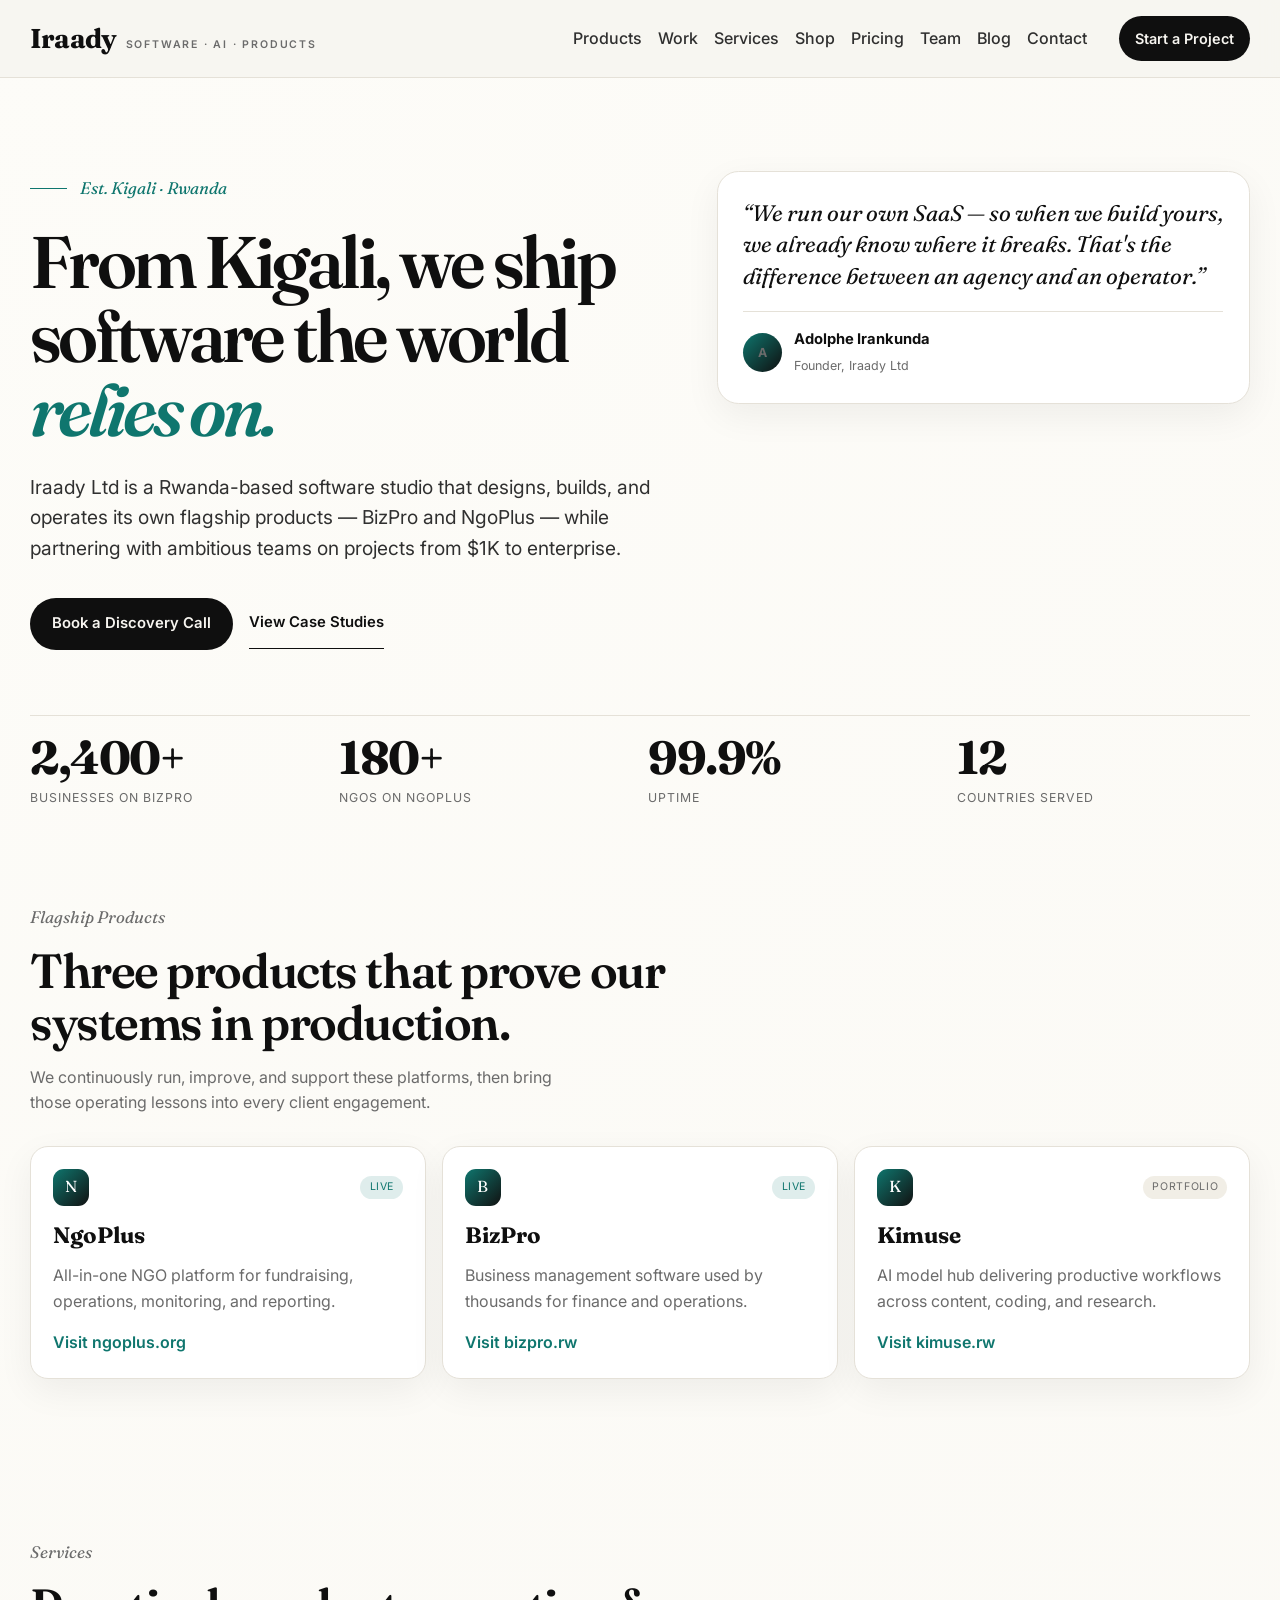
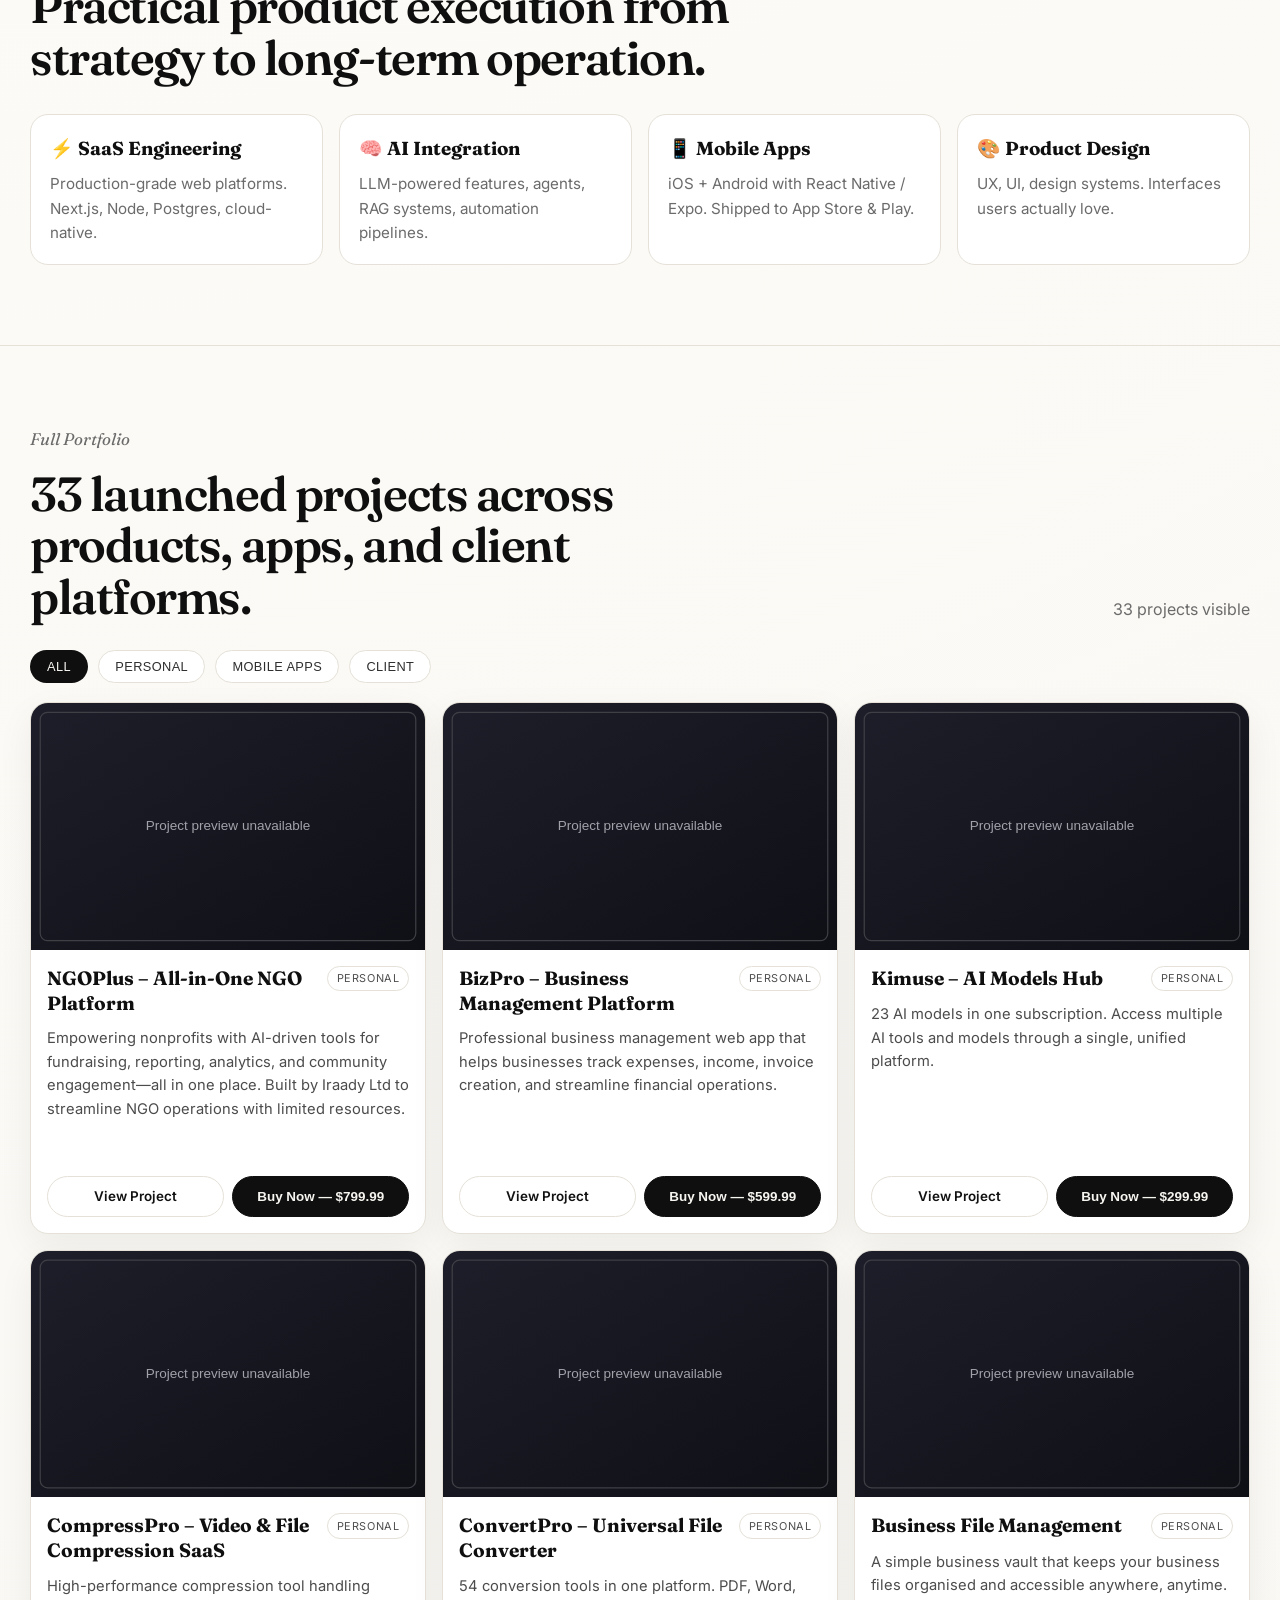
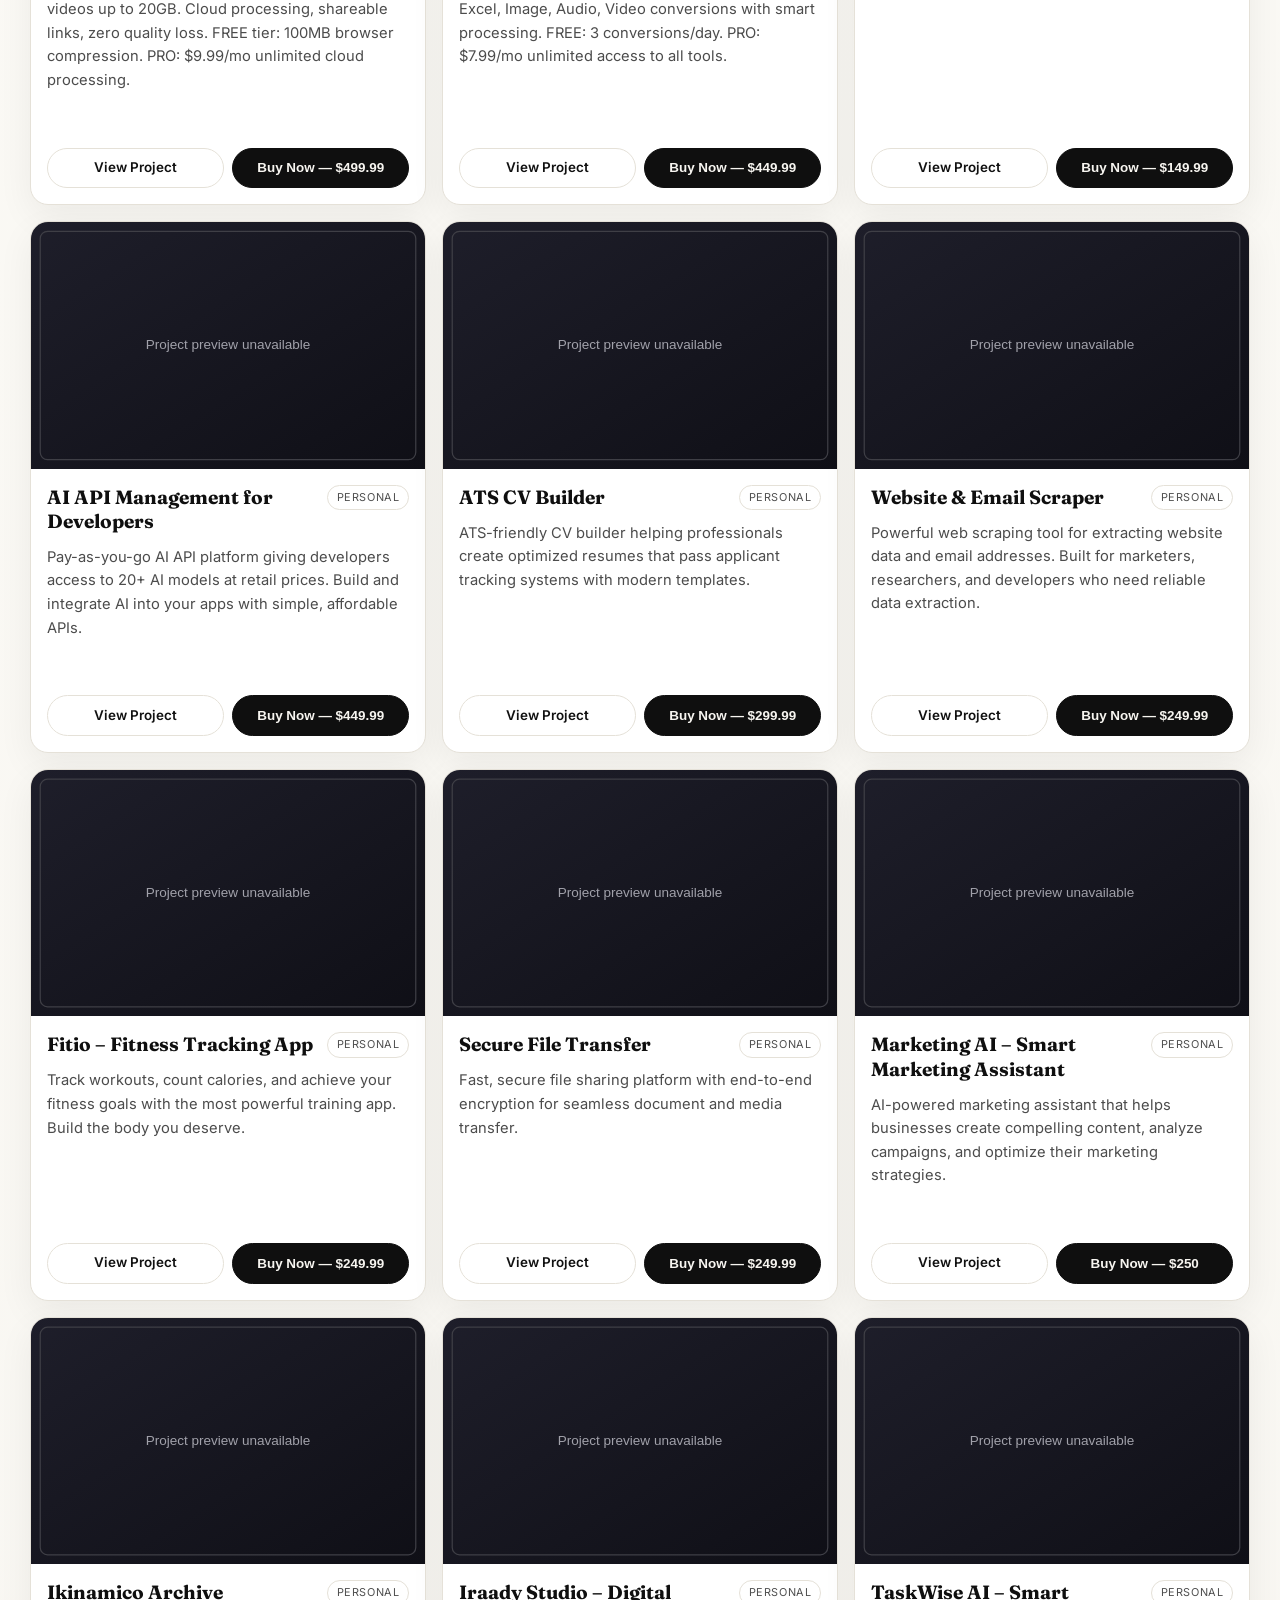
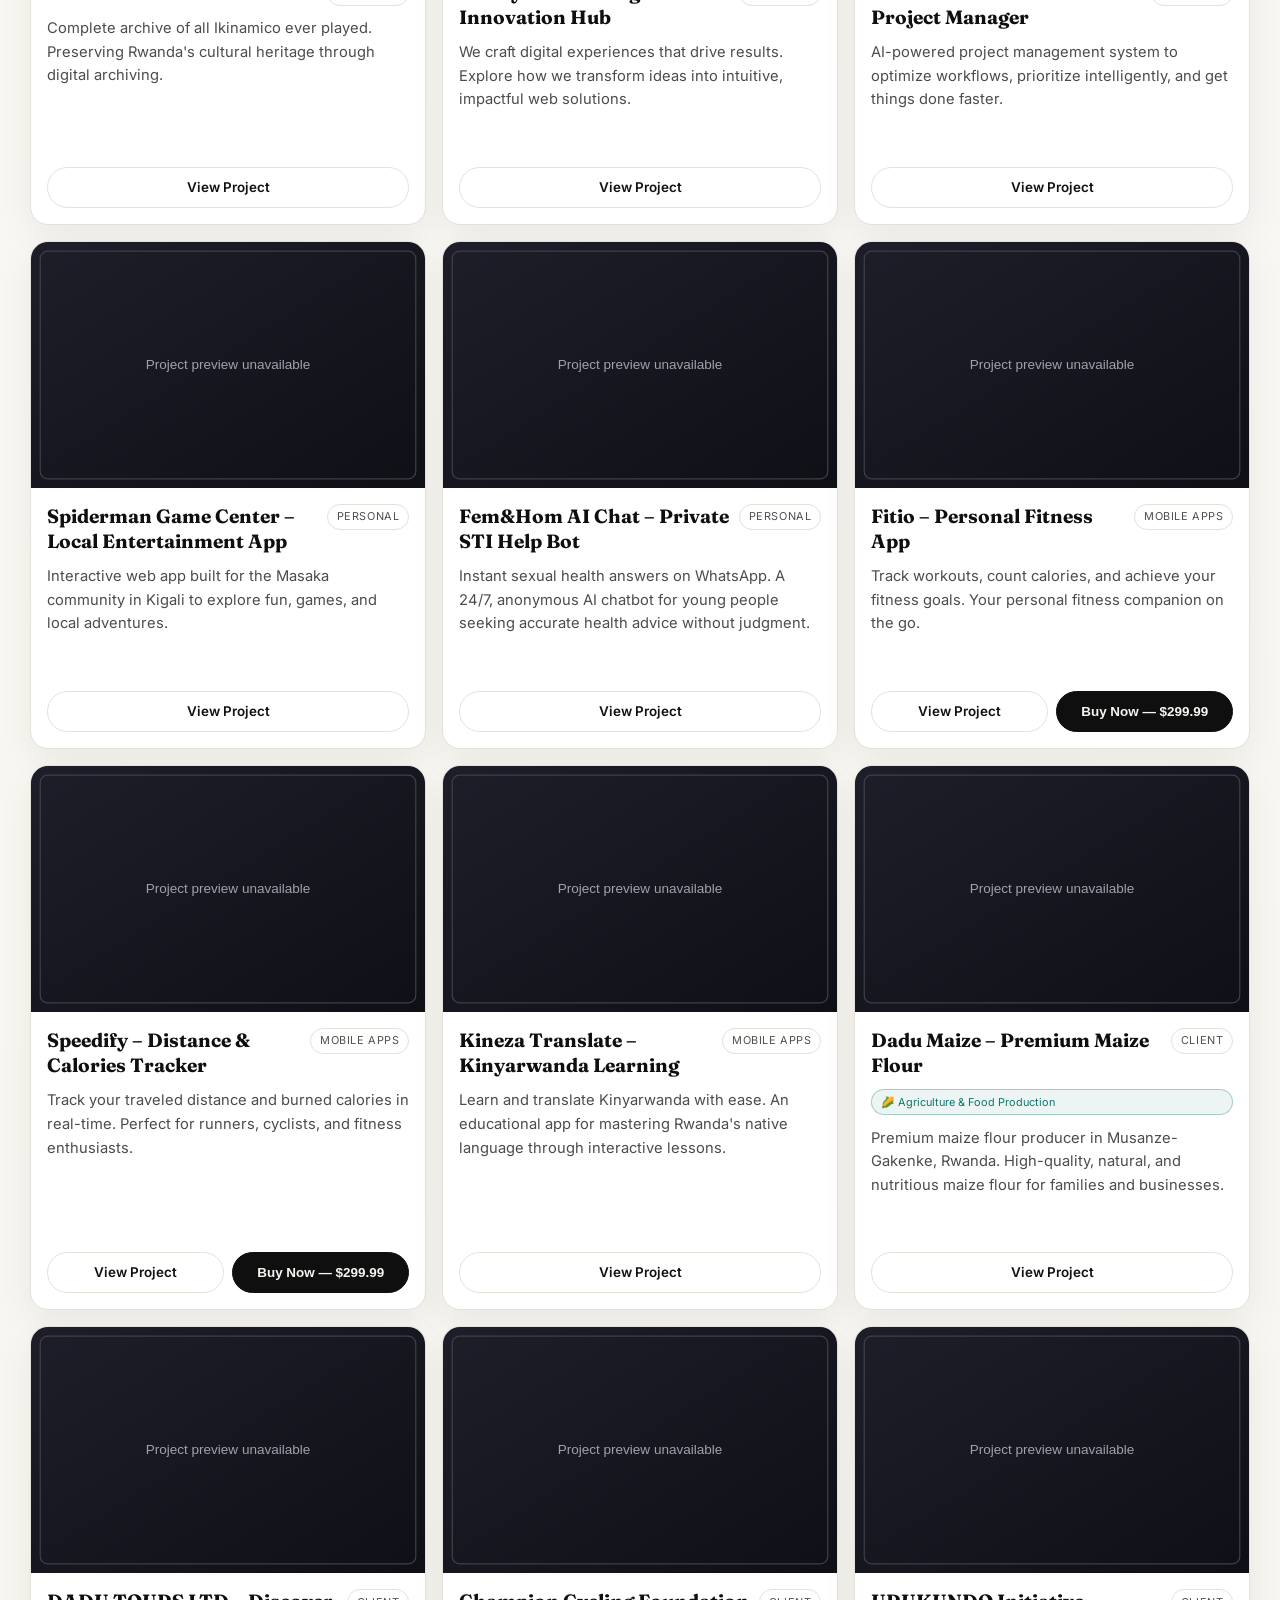
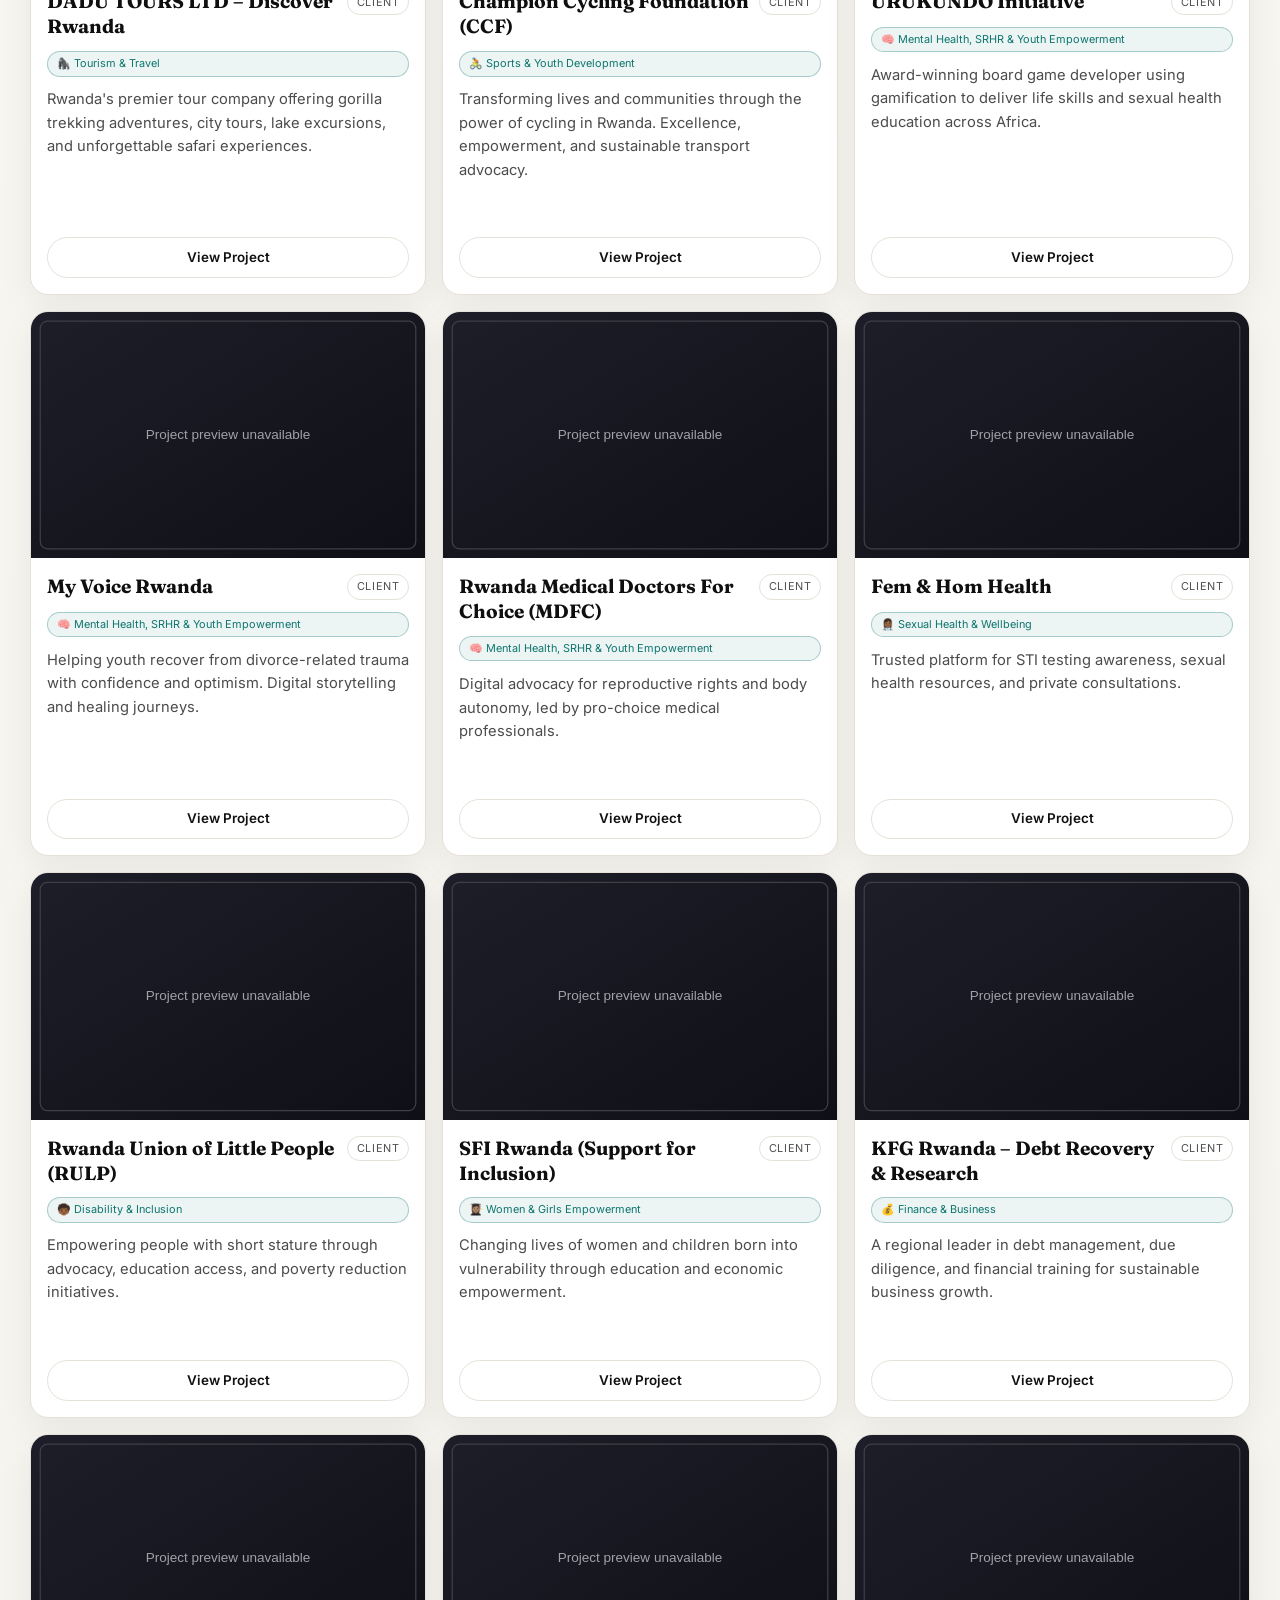
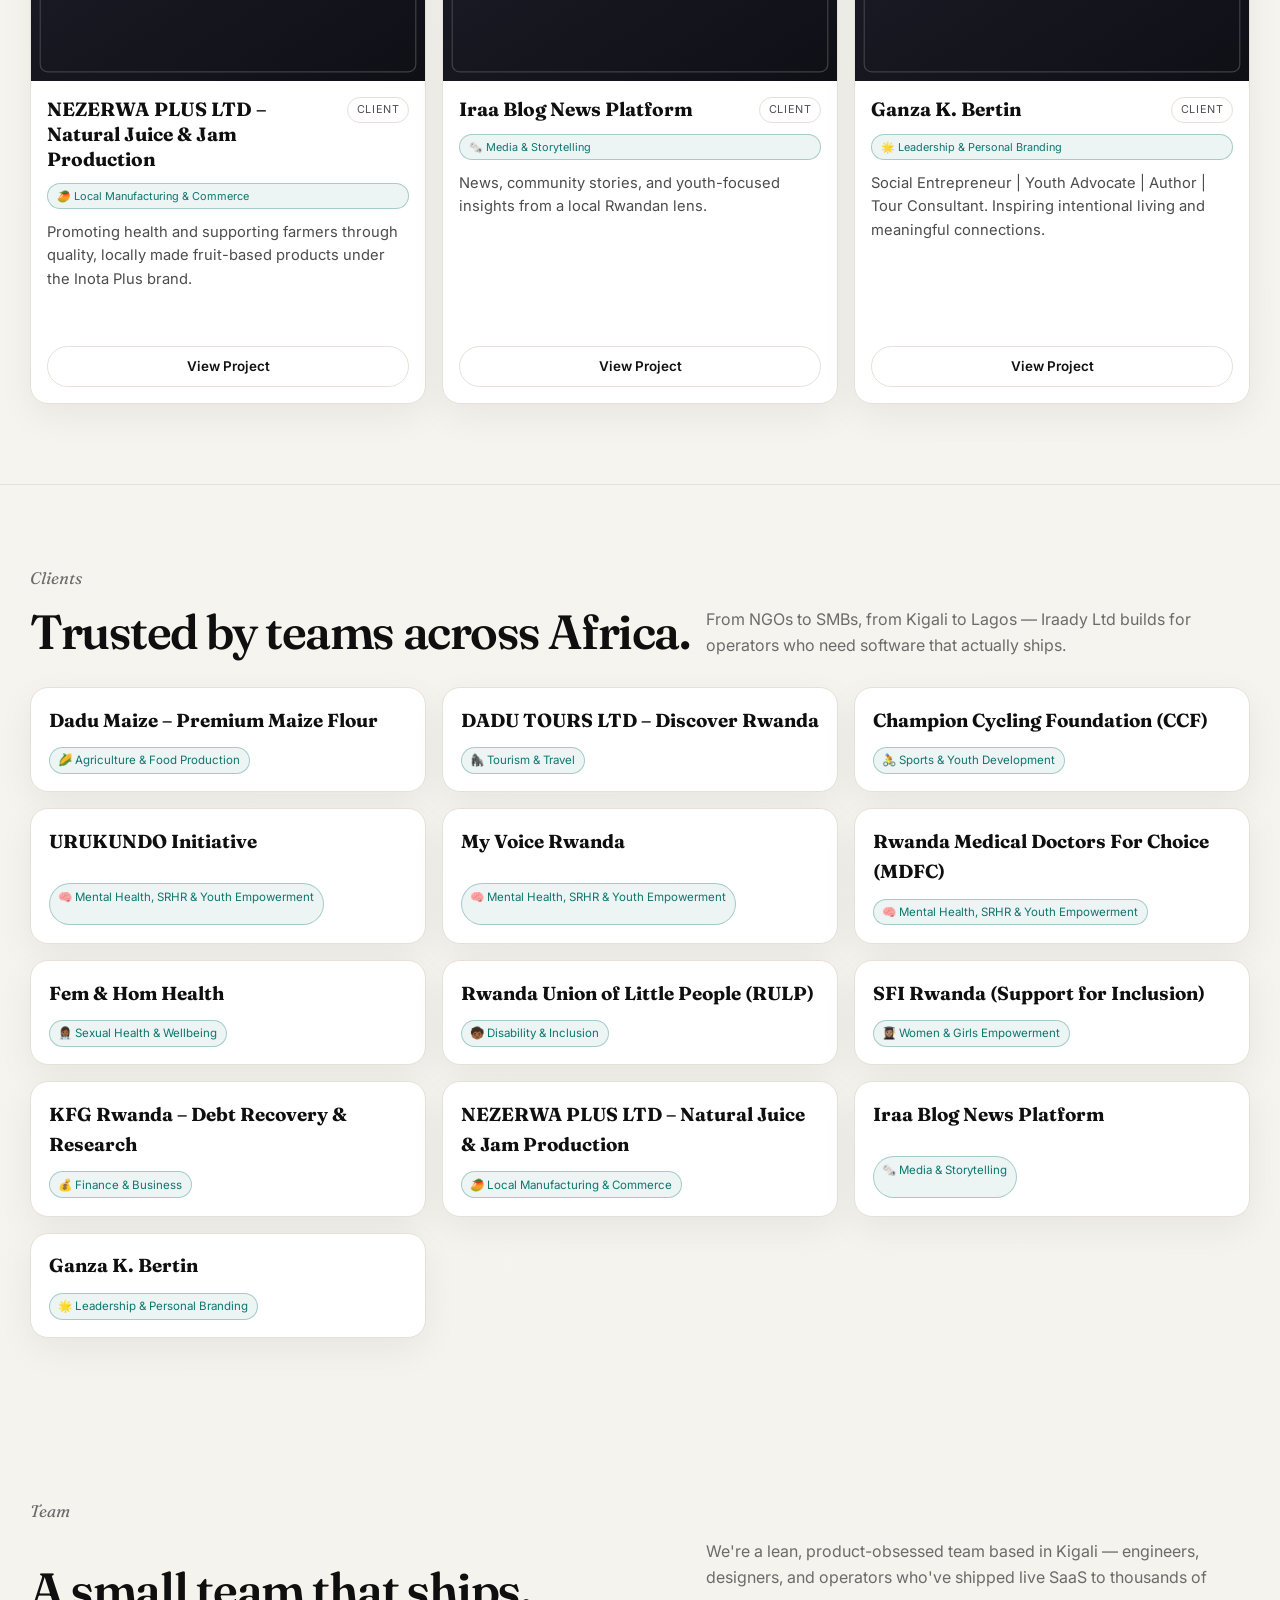
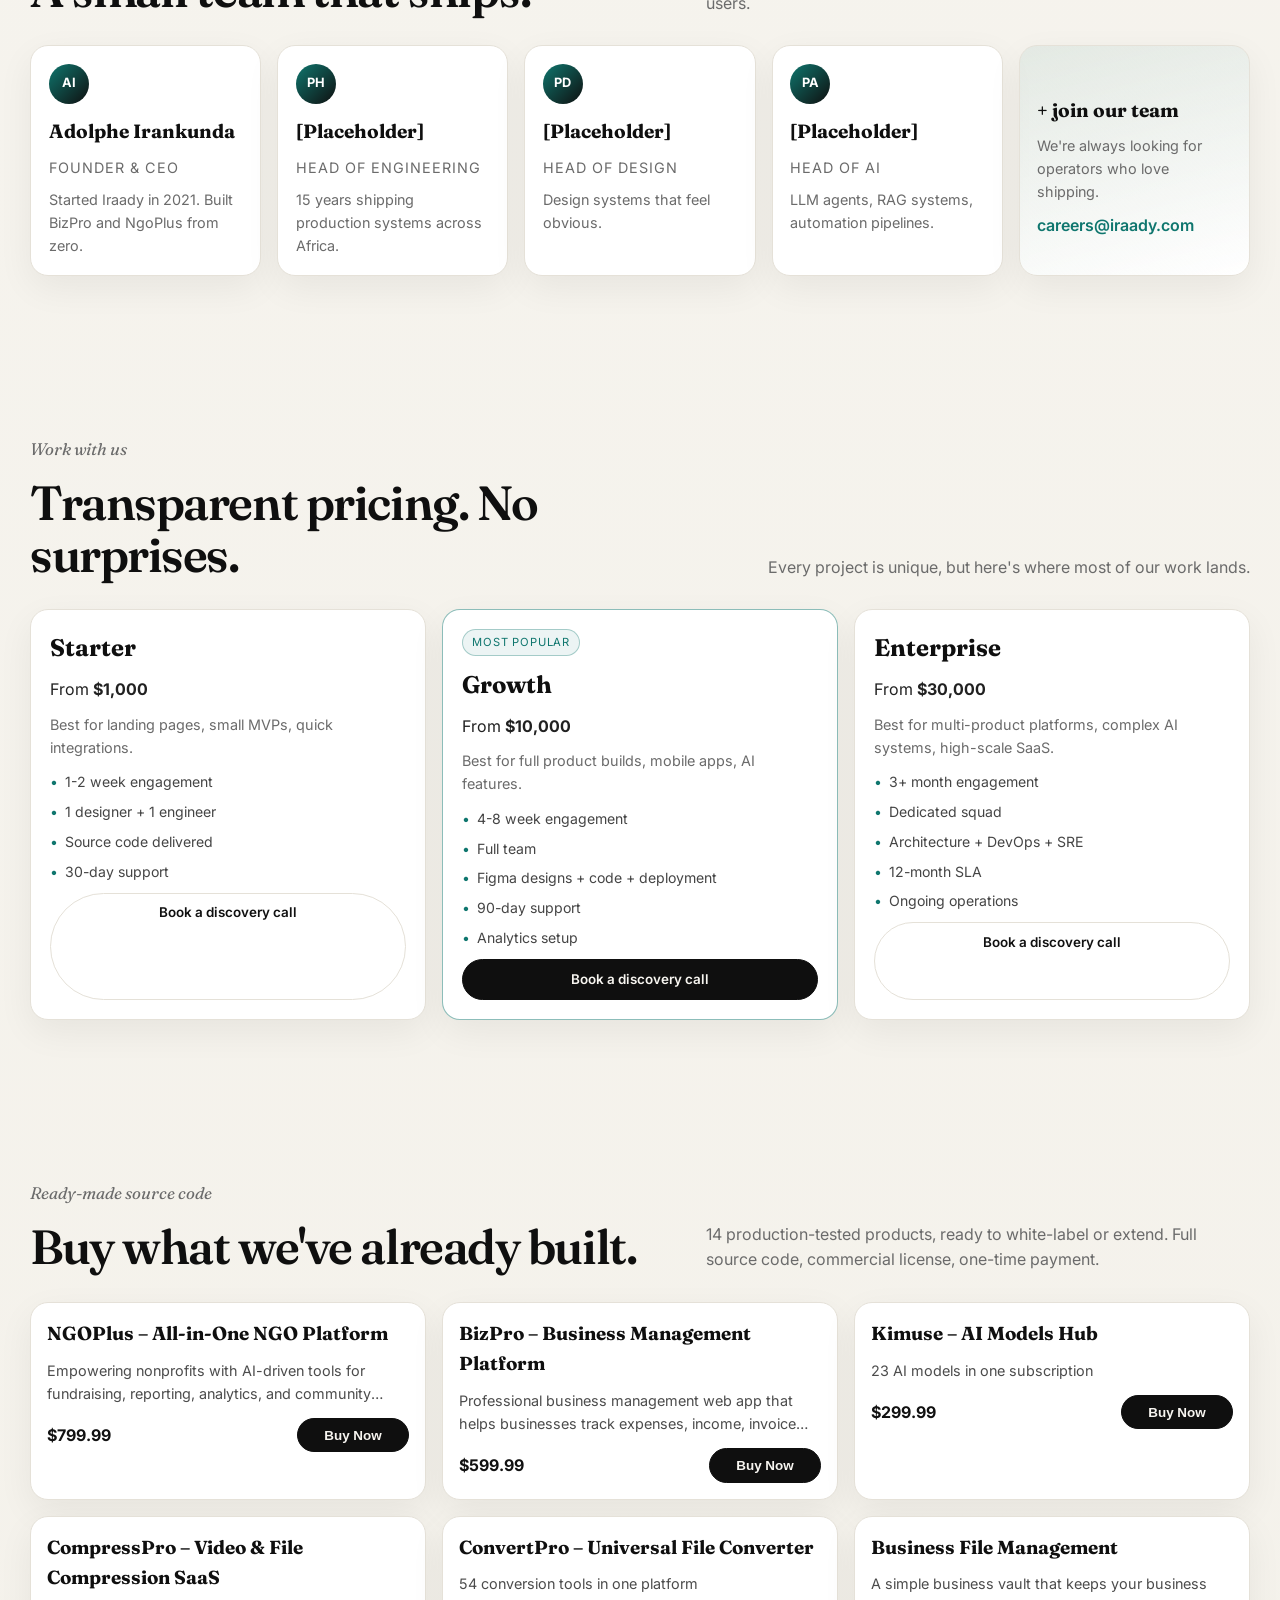
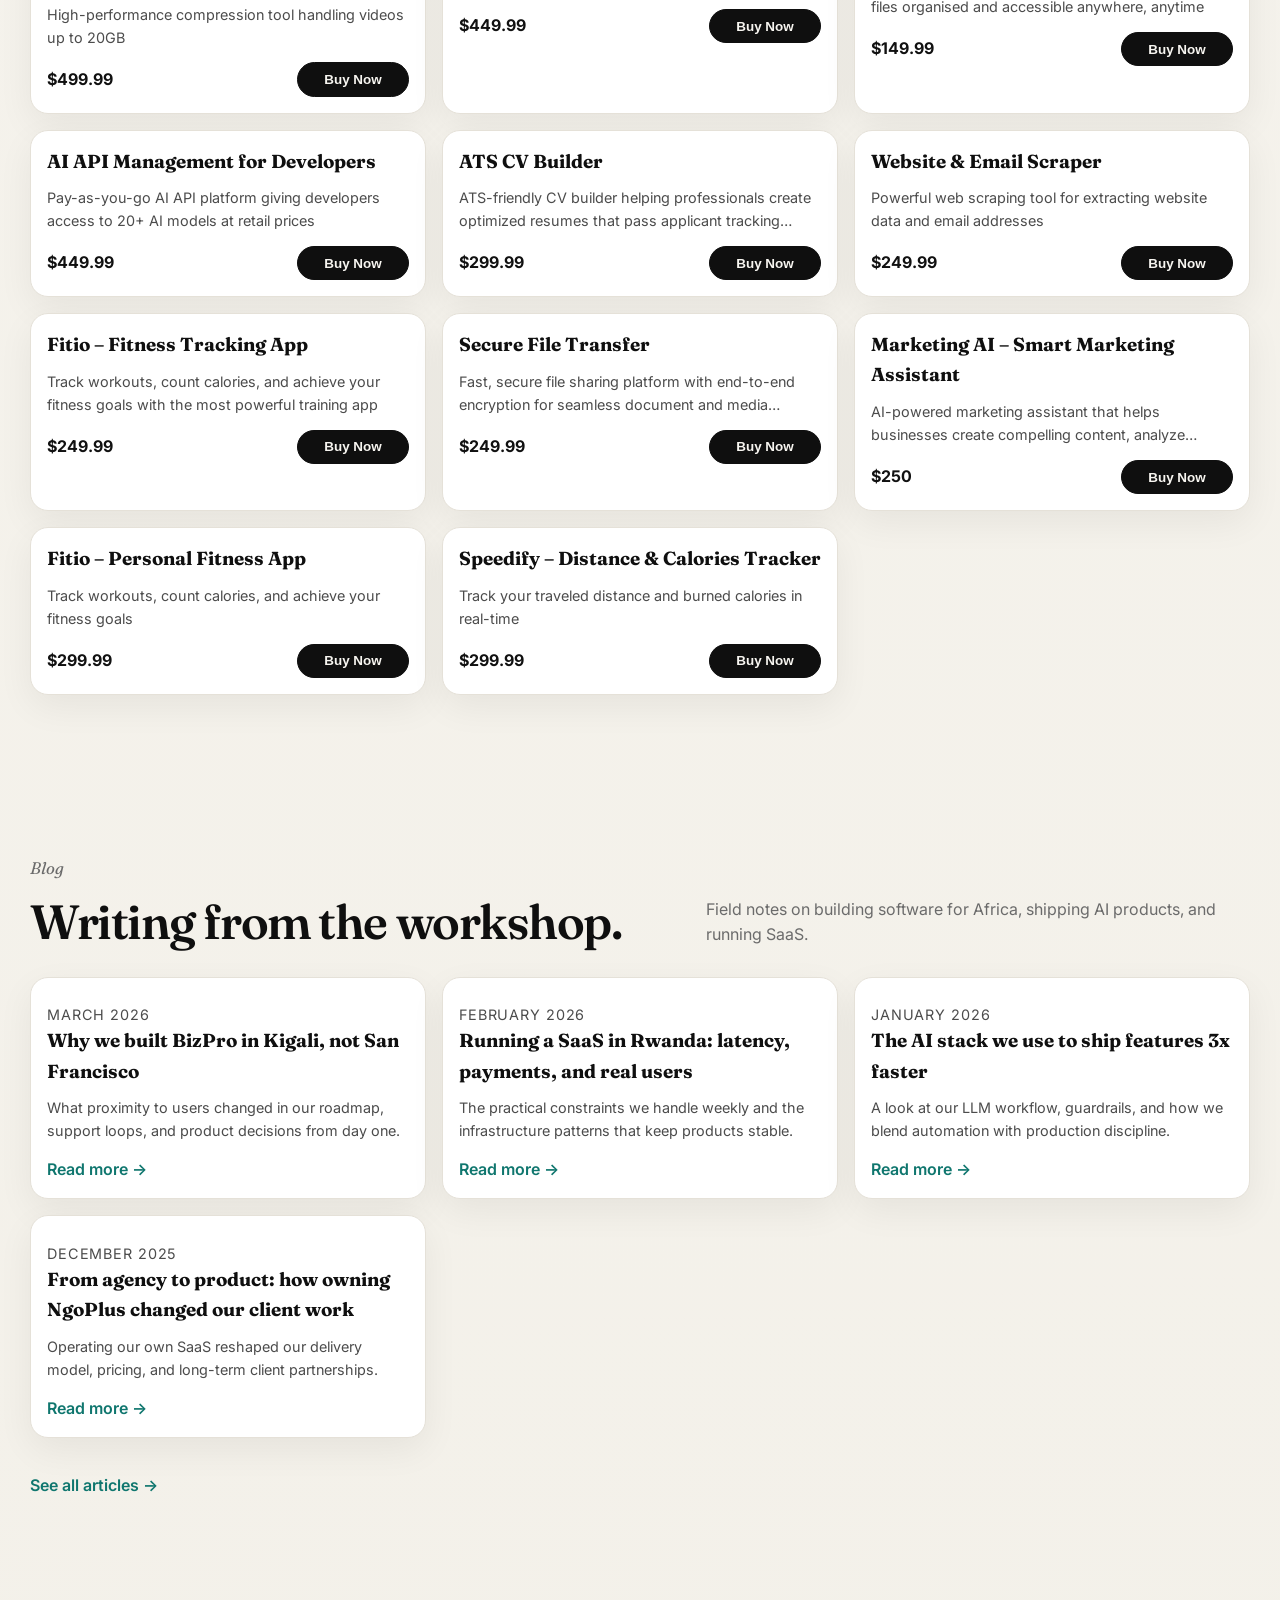
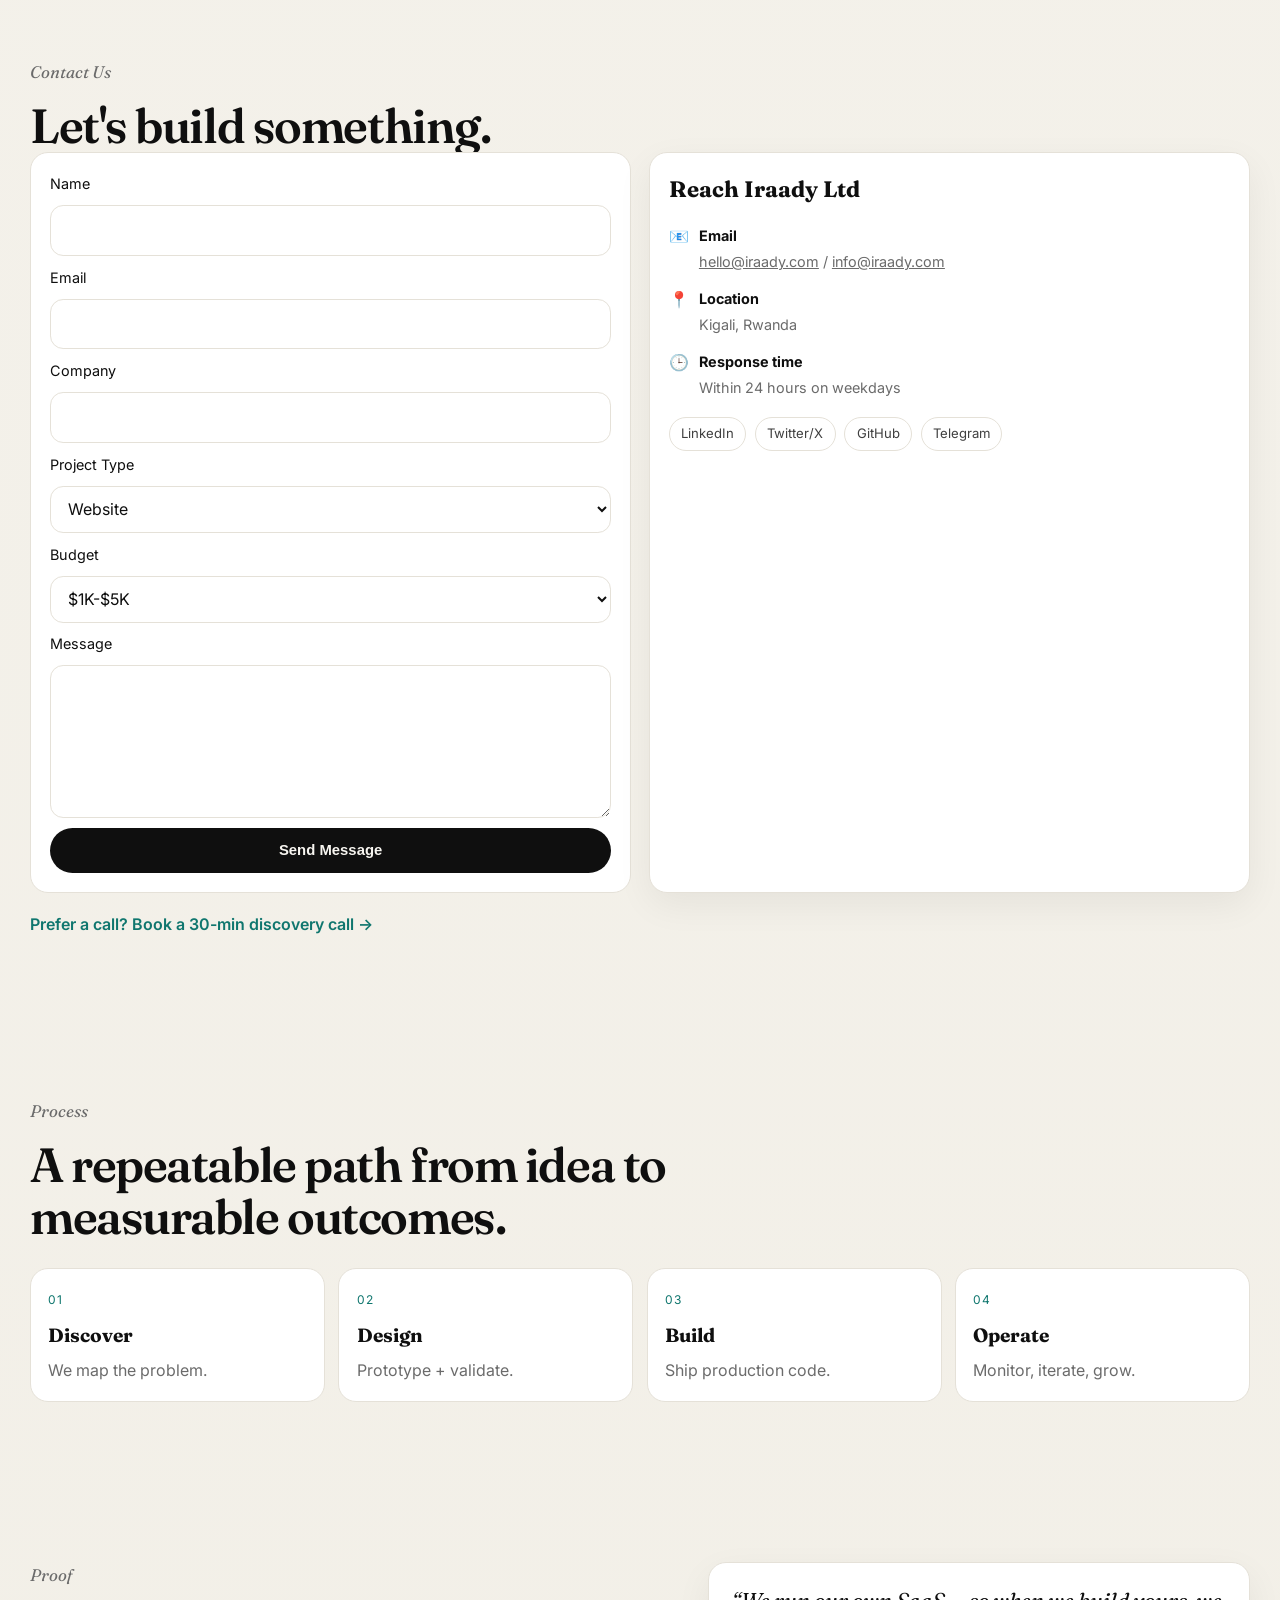
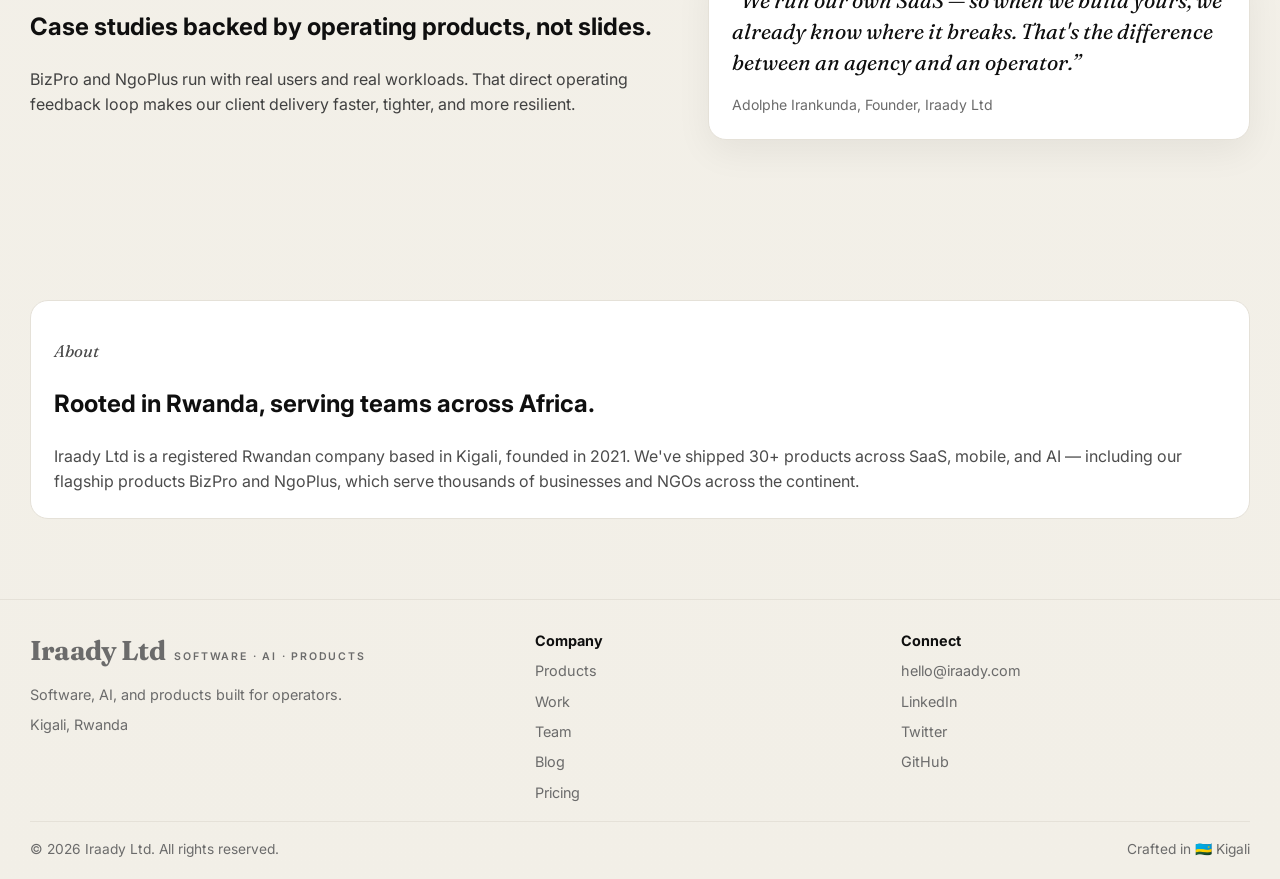
==== commit f2c49332: "v2: Iraady Ltd — clients, team, pricing, shop, blog, contact" ====
--- a/site-b-editorial/index.html
+++ b/site-b-editorial/index.html
@@ -3,8 +3,8 @@
 <head>
   <meta charset="UTF-8" />
   <meta name="viewport" content="width=device-width, initial-scale=1.0" />
-  <title>Iraady | Editorial Premium</title>
-  <meta name="description" content="Iraady is a Rwanda-based software and AI studio building flagship SaaS and shipping products for ambitious teams." />
+  <title>Iraady Ltd — Software, AI, and Products from Kigali</title>
+  <meta name="description" content="Iraady Ltd is a Rwanda-based software &amp; AI studio building and operating flagship products like BizPro and NgoPlus. We partner with ambitious teams on projects from $1K to enterprise." />
   <link rel="preconnect" href="https://fonts.googleapis.com" />
   <link rel="preconnect" href="https://fonts.gstatic.com" crossorigin />
   <link href="https://fonts.googleapis.com/css2?family=Fraunces:opsz,wght@9..144,400;9..144,600;9..144,800&family=Inter:wght@400;500;600;700&display=swap" rel="stylesheet" />
@@ -21,9 +21,12 @@
         <button class="nav-toggle" type="button" aria-expanded="false" aria-controls="nav-links">Menu</button>
         <div class="nav-links" id="nav-links">
           <a href="#products">Products</a>
+          <a href="#work">Work</a>
           <a href="#services">Services</a>
-          <a href="#work">Work</a>
-          <a href="#about">About</a>
+          <a href="#shop">Shop</a>
+          <a href="#pricing">Pricing</a>
+          <a href="#team">Team</a>
+          <a href="#blog">Blog</a>
           <a href="#contact">Contact</a>
         </div>
         <a class="nav-cta" href="#contact">Start a Project</a>
@@ -37,7 +40,7 @@
         <div class="hero-copy">
           <p class="eyebrow">Est. Kigali · Rwanda</p>
           <h1>From Kigali, we ship software the world <em>relies on.</em></h1>
-          <p class="hero-sub">Iraady is a Rwanda-based software studio that designs, builds, and operates its own flagship products — BizPro and NgoPlus — while partnering with ambitious teams on projects from $1K to enterprise.</p>
+          <p class="hero-sub">Iraady Ltd is a Rwanda-based software studio that designs, builds, and operates its own flagship products — BizPro and NgoPlus — while partnering with ambitious teams on projects from $1K to enterprise.</p>
           <div class="hero-actions">
             <a class="btn btn-primary" href="#contact">Book a Discovery Call</a>
             <a class="btn btn-text" href="#work">View Case Studies</a>
@@ -49,7 +52,7 @@
             <span class="avatar" aria-hidden="true">A</span>
             <div>
               <strong>Adolphe Irankunda</strong>
-              <span>Founder, Iraady</span>
+              <span>Founder, Iraady Ltd</span>
             </div>
           </div>
         </aside>
@@ -155,6 +158,216 @@
       </div>
     </section>
 
+    <section class="section" id="clients" aria-labelledby="clients-title">
+      <div class="container">
+        <p class="section-label">Clients</p>
+        <div class="section-head">
+          <h2 id="clients-title">Trusted by teams across Africa.</h2>
+          <p>From NGOs to SMBs, from Kigali to Lagos — Iraady Ltd builds for operators who need software that actually ships.</p>
+        </div>
+        <div class="clients-grid" data-clients-grid></div>
+      </div>
+    </section>
+
+    <section class="section" id="team" aria-labelledby="team-title">
+      <div class="container">
+        <p class="section-label">Team</p>
+        <div class="section-head">
+          <h2 id="team-title">A small team that ships.</h2>
+          <p>We're a lean, product-obsessed team based in Kigali — engineers, designers, and operators who've shipped live SaaS to thousands of users.</p>
+        </div>
+        <div class="team-grid">
+          <article class="team-card">
+            <span class="team-avatar">AI</span>
+            <h3>Adolphe Irankunda</h3>
+            <p class="team-role">Founder &amp; CEO</p>
+            <p>Started Iraady in 2021. Built BizPro and NgoPlus from zero.</p>
+          </article>
+          <article class="team-card">
+            <span class="team-avatar">PH</span>
+            <h3>[Placeholder]</h3>
+            <p class="team-role">Head of Engineering</p>
+            <p>15 years shipping production systems across Africa.</p>
+          </article>
+          <article class="team-card">
+            <span class="team-avatar">PD</span>
+            <h3>[Placeholder]</h3>
+            <p class="team-role">Head of Design</p>
+            <p>Design systems that feel obvious.</p>
+          </article>
+          <article class="team-card">
+            <span class="team-avatar">PA</span>
+            <h3>[Placeholder]</h3>
+            <p class="team-role">Head of AI</p>
+            <p>LLM agents, RAG systems, automation pipelines.</p>
+          </article>
+          <article class="team-card team-join">
+            <h3>+ join our team</h3>
+            <p>We're always looking for operators who love shipping.</p>
+            <a href="mailto:careers@iraady.com">careers@iraady.com</a>
+          </article>
+        </div>
+      </div>
+    </section>
+
+    <section class="section pricing" id="pricing" aria-labelledby="pricing-title">
+      <div class="container">
+        <p class="section-label">Work with us</p>
+        <div class="section-head">
+          <h2 id="pricing-title">Transparent pricing. No surprises.</h2>
+          <p>Every project is unique, but here's where most of our work lands.</p>
+        </div>
+        <div class="pricing-grid">
+          <article class="pricing-card">
+            <h3>Starter</h3>
+            <p class="pricing-price">From <strong>$1,000</strong></p>
+            <p class="pricing-best">Best for landing pages, small MVPs, quick integrations.</p>
+            <ul class="pricing-list">
+              <li>1-2 week engagement</li>
+              <li>1 designer + 1 engineer</li>
+              <li>Source code delivered</li>
+              <li>30-day support</li>
+            </ul>
+            <a class="btn-mini" href="mailto:hello@iraady.com?subject=Starter%20discovery%20call">Book a discovery call</a>
+          </article>
+          <article class="pricing-card pricing-popular">
+            <p class="popular-badge">Most popular</p>
+            <h3>Growth</h3>
+            <p class="pricing-price">From <strong>$10,000</strong></p>
+            <p class="pricing-best">Best for full product builds, mobile apps, AI features.</p>
+            <ul class="pricing-list">
+              <li>4-8 week engagement</li>
+              <li>Full team</li>
+              <li>Figma designs + code + deployment</li>
+              <li>90-day support</li>
+              <li>Analytics setup</li>
+            </ul>
+            <a class="btn-mini btn-buy" href="mailto:hello@iraady.com?subject=Growth%20discovery%20call">Book a discovery call</a>
+          </article>
+          <article class="pricing-card">
+            <h3>Enterprise</h3>
+            <p class="pricing-price">From <strong>$30,000</strong></p>
+            <p class="pricing-best">Best for multi-product platforms, complex AI systems, high-scale SaaS.</p>
+            <ul class="pricing-list">
+              <li>3+ month engagement</li>
+              <li>Dedicated squad</li>
+              <li>Architecture + DevOps + SRE</li>
+              <li>12-month SLA</li>
+              <li>Ongoing operations</li>
+            </ul>
+            <a class="btn-mini" href="mailto:hello@iraady.com?subject=Enterprise%20discovery%20call">Book a discovery call</a>
+          </article>
+        </div>
+      </div>
+    </section>
+
+    <section class="section" id="shop" aria-labelledby="shop-title">
+      <div class="container">
+        <p class="section-label">Ready-made source code</p>
+        <div class="section-head">
+          <h2 id="shop-title">Buy what we've already built.</h2>
+          <p>14 production-tested products, ready to white-label or extend. Full source code, commercial license, one-time payment.</p>
+        </div>
+        <div class="shop-grid" data-shop-grid></div>
+      </div>
+    </section>
+
+    <section class="section" id="blog" aria-labelledby="blog-title">
+      <div class="container">
+        <p class="section-label">Blog</p>
+        <div class="section-head">
+          <h2 id="blog-title">Writing from the workshop.</h2>
+          <p>Field notes on building software for Africa, shipping AI products, and running SaaS.</p>
+        </div>
+        <div class="blog-grid">
+          <article class="blog-card">
+            <p class="blog-date">March 2026</p>
+            <h3>Why we built BizPro in Kigali, not San Francisco</h3>
+            <p>What proximity to users changed in our roadmap, support loops, and product decisions from day one.</p>
+            <a href="#">Read more →</a>
+          </article>
+          <article class="blog-card">
+            <p class="blog-date">February 2026</p>
+            <h3>Running a SaaS in Rwanda: latency, payments, and real users</h3>
+            <p>The practical constraints we handle weekly and the infrastructure patterns that keep products stable.</p>
+            <a href="#">Read more →</a>
+          </article>
+          <article class="blog-card">
+            <p class="blog-date">January 2026</p>
+            <h3>The AI stack we use to ship features 3x faster</h3>
+            <p>A look at our LLM workflow, guardrails, and how we blend automation with production discipline.</p>
+            <a href="#">Read more →</a>
+          </article>
+          <article class="blog-card">
+            <p class="blog-date">December 2025</p>
+            <h3>From agency to product: how owning NgoPlus changed our client work</h3>
+            <p>Operating our own SaaS reshaped our delivery model, pricing, and long-term client partnerships.</p>
+            <a href="#">Read more →</a>
+          </article>
+        </div>
+        <p class="blog-more"><a href="#">See all articles →</a></p>
+      </div>
+    </section>
+
+    <section class="section" id="contact" aria-labelledby="contact-title">
+      <div class="container">
+        <p class="section-label">Contact Us</p>
+        <div class="section-head">
+          <h2 id="contact-title">Let's build something.</h2>
+        </div>
+        <div class="contact-grid">
+          <form class="contact-form" id="contact-form" action="mailto:hello@iraady.com" method="post" enctype="text/plain">
+            <label for="contact-name">Name</label>
+            <input id="contact-name" name="name" type="text" required />
+
+            <label for="contact-email">Email</label>
+            <input id="contact-email" name="email" type="email" required />
+
+            <label for="contact-company">Company</label>
+            <input id="contact-company" name="company" type="text" />
+
+            <label for="contact-type">Project Type</label>
+            <select id="contact-type" name="projectType" required>
+              <option value="Website">Website</option>
+              <option value="Mobile App">Mobile App</option>
+              <option value="SaaS">SaaS</option>
+              <option value="AI Integration">AI Integration</option>
+              <option value="Other">Other</option>
+            </select>
+
+            <label for="contact-budget">Budget</label>
+            <select id="contact-budget" name="budget" required>
+              <option value="$1K-$5K">$1K-$5K</option>
+              <option value="$5K-$15K">$5K-$15K</option>
+              <option value="$15K-$30K">$15K-$30K</option>
+              <option value="$30K-$80K">$30K-$80K</option>
+              <option value="$80K+">$80K+</option>
+            </select>
+
+            <label for="contact-message">Message</label>
+            <textarea id="contact-message" name="message" rows="5" required></textarea>
+
+            <button type="submit" class="btn btn-primary">Send Message</button>
+          </form>
+          <aside class="contact-card">
+            <h3>Reach Iraady Ltd</h3>
+            <ul class="contact-list">
+              <li><span>📧</span><div><strong>Email</strong><p><a href="mailto:hello@iraady.com">hello@iraady.com</a> / <a href="mailto:info@iraady.com">info@iraady.com</a></p></div></li>
+              <li><span>📍</span><div><strong>Location</strong><p>Kigali, Rwanda</p></div></li>
+              <li><span>🕒</span><div><strong>Response time</strong><p>Within 24 hours on weekdays</p></div></li>
+            </ul>
+            <div class="contact-socials" aria-label="Social links">
+              <a href="#">LinkedIn</a>
+              <a href="#">Twitter/X</a>
+              <a href="#">GitHub</a>
+              <a href="#">Telegram</a>
+            </div>
+          </aside>
+        </div>
+        <p class="contact-call"><a href="mailto:hello@iraady.com?subject=30-min%20discovery%20call">Prefer a call? Book a 30-min discovery call →</a></p>
+      </div>
+    </section>
+
     <section class="section" id="process" aria-labelledby="process-title">
       <div class="container">
         <p class="section-label">Process</p>
@@ -191,7 +404,7 @@
         </div>
         <blockquote class="testimonial">
           <p>“We run our own SaaS — so when we build yours, we already know where it breaks. That's the difference between an agency and an operator.”</p>
-          <cite>Adolphe Irankunda, Founder, Iraady</cite>
+          <cite>Adolphe Irankunda, Founder, Iraady Ltd</cite>
         </blockquote>
       </div>
     </section>
@@ -200,47 +413,40 @@
       <div class="container about-box">
         <p class="section-label">About</p>
         <h2 id="about-title">Rooted in Rwanda, serving teams across Africa.</h2>
-        <p>Iraady is a product-led software and AI studio from Kigali with 5+ years of experience building and operating platforms used by organizations across the continent.</p>
-      </div>
-    </section>
-
-    <section class="section" id="contact" aria-labelledby="contact-title">
-      <div class="container contact-grid">
-        <div>
-          <p class="section-label">Contact</p>
-          <h2 id="contact-title">Let's discuss your next product.</h2>
-          <p class="contact-copy">Contact us at <a href="mailto:info@iraady.com">info@iraady.com</a> or send a message here.</p>
-          <p class="contact-meta">Kigali, Rwanda</p>
-        </div>
-        <form class="contact-form" id="contact-form" action="mailto:info@iraady.com" method="post" enctype="text/plain">
-          <label for="contact-name">Name</label>
-          <input id="contact-name" name="name" type="text" required />
-
-          <label for="contact-email">Email</label>
-          <input id="contact-email" name="email" type="email" required />
-
-          <label for="contact-message">Message</label>
-          <textarea id="contact-message" name="message" rows="5" required></textarea>
-
-          <button type="submit" class="btn btn-primary">Send Message</button>
-        </form>
+        <p>Iraady Ltd is a registered Rwandan company based in Kigali, founded in 2021. We've shipped 30+ products across SaaS, mobile, and AI — including our flagship products BizPro and NgoPlus, which serve thousands of businesses and NGOs across the continent.</p>
       </div>
     </section>
   </main>
 
   <footer class="site-footer">
     <div class="container footer-grid">
-      <a class="brand" href="#top" aria-label="Iraady home">
-        <span class="brand-name">Iraady</span>
-        <span class="brand-tag">Software · AI · Products</span>
-      </a>
-      <p><a href="mailto:info@iraady.com">info@iraady.com</a></p>
-      <div class="footer-links" aria-label="Social links">
-        <a href="https://www.linkedin.com" target="_blank" rel="noopener noreferrer">LinkedIn</a>
-        <a href="https://github.com" target="_blank" rel="noopener noreferrer">GitHub</a>
-        <a href="https://x.com" target="_blank" rel="noopener noreferrer">X</a>
-      </div>
-      <p class="copyright">© <span id="current-year"></span> Iraady Ltd. All rights reserved.</p>
+      <div class="footer-col footer-brand">
+        <a class="brand" href="#top" aria-label="Iraady home">
+          <span class="brand-name">Iraady Ltd</span>
+          <span class="brand-tag">Software · AI · Products</span>
+        </a>
+        <p class="footer-tagline">Software, AI, and products built for operators.</p>
+        <p class="footer-location">Kigali, Rwanda</p>
+      </div>
+      <div class="footer-col">
+        <h3>Company</h3>
+        <a href="#products">Products</a>
+        <a href="#work">Work</a>
+        <a href="#team">Team</a>
+        <a href="#blog">Blog</a>
+        <a href="#pricing">Pricing</a>
+      </div>
+      <div class="footer-col">
+        <h3>Connect</h3>
+        <a href="mailto:hello@iraady.com">hello@iraady.com</a>
+        <a href="#">LinkedIn</a>
+        <a href="#">Twitter</a>
+        <a href="#">GitHub</a>
+      </div>
+    </div>
+    <div class="container footer-bottom">
+      <p>© 2026 Iraady Ltd. All rights reserved.</p>
+      <p>Crafted in 🇷🇼 Kigali</p>
     </div>
   </footer>
 
--- a/site-b-editorial/styles.css
+++ b/site-b-editorial/styles.css
@@ -97,7 +97,7 @@
 .nav-links {
   margin-left: auto;
   display: flex;
-  gap: 1.45rem;
+  gap: 1rem;
   align-items: center;
 }
 
@@ -590,6 +590,256 @@
   background: #fcfaf6;
 }
 
+.clients-grid,
+.team-grid,
+.pricing-grid,
+.shop-grid,
+.blog-grid {
+  margin-top: 1.8rem;
+  display: grid;
+  gap: 1rem;
+}
+
+.clients-grid,
+.shop-grid,
+.blog-grid {
+  grid-template-columns: repeat(3, minmax(0, 1fr));
+}
+
+.team-grid {
+  grid-template-columns: repeat(5, minmax(0, 1fr));
+}
+
+.pricing-grid {
+  grid-template-columns: repeat(3, minmax(0, 1fr));
+}
+
+.client-card {
+  text-decoration: none;
+  border: 1px solid var(--border);
+  border-radius: var(--radius);
+  background: #ffffff;
+  box-shadow: var(--shadow);
+  padding: 1.1rem;
+  display: grid;
+  gap: 0.7rem;
+  transition: border-color 0.2s ease, transform 0.2s ease;
+}
+
+.client-card:hover,
+.client-card:focus-visible {
+  border-color: var(--accent);
+  transform: translateY(-2px);
+}
+
+.client-name {
+  margin: 0;
+  font-family: "Fraunces", serif;
+  font-size: 1.18rem;
+}
+
+.client-niche {
+  width: fit-content;
+  border-radius: 999px;
+  border: 1px solid rgba(15, 118, 110, 0.32);
+  color: var(--accent);
+  background: rgba(15, 118, 110, 0.08);
+  padding: 0.2rem 0.55rem;
+  font-size: 0.72rem;
+}
+
+.team-card {
+  border: 1px solid var(--border);
+  border-radius: var(--radius);
+  background: #ffffff;
+  box-shadow: var(--shadow);
+  padding: 1.1rem;
+}
+
+.team-avatar {
+  width: 2.5rem;
+  height: 2.5rem;
+  border-radius: 999px;
+  display: grid;
+  place-items: center;
+  color: #ffffff;
+  font-size: 0.8rem;
+  font-weight: 700;
+  background: linear-gradient(135deg, var(--accent), #0f0f0f);
+}
+
+.team-card h3 {
+  margin: 0.8rem 0 0;
+  font-family: "Fraunces", serif;
+  font-size: 1.2rem;
+}
+
+.team-role {
+  margin: 0.25rem 0 0;
+  color: var(--accent);
+  font-size: 0.8rem;
+  text-transform: uppercase;
+  letter-spacing: 0.07em;
+}
+
+.team-card p {
+  margin: 0.55rem 0 0;
+  color: var(--muted);
+  font-size: 0.9rem;
+}
+
+.team-join {
+  display: grid;
+  align-content: center;
+  background: linear-gradient(165deg, rgba(15, 118, 110, 0.08), #ffffff);
+}
+
+.team-join a {
+  margin-top: 0.6rem;
+  text-decoration: none;
+  color: var(--accent);
+  font-weight: 600;
+}
+
+.pricing-card {
+  border: 1px solid var(--border);
+  border-radius: var(--radius);
+  background: #ffffff;
+  box-shadow: var(--shadow);
+  padding: 1.2rem;
+  display: flex;
+  flex-direction: column;
+  gap: 0.6rem;
+}
+
+.pricing-card h3 {
+  margin: 0;
+  font-family: "Fraunces", serif;
+  font-size: 1.5rem;
+}
+
+.pricing-price,
+.pricing-best {
+  margin: 0;
+}
+
+.pricing-price {
+  color: #212121;
+}
+
+.pricing-best {
+  color: var(--muted);
+  font-size: 0.9rem;
+}
+
+.pricing-list {
+  margin: 0.2rem 0 0;
+  padding: 0;
+  list-style: none;
+  display: grid;
+  gap: 0.45rem;
+}
+
+.pricing-list li {
+  position: relative;
+  padding-left: 0.92rem;
+  color: #454545;
+  font-size: 0.88rem;
+}
+
+.pricing-list li::before {
+  content: "•";
+  position: absolute;
+  left: 0;
+  color: var(--accent);
+}
+
+.pricing-popular {
+  border-color: rgba(15, 118, 110, 0.48);
+}
+
+.popular-badge {
+  margin: 0;
+  width: fit-content;
+  border-radius: 999px;
+  padding: 0.22rem 0.58rem;
+  font-size: 0.7rem;
+  text-transform: uppercase;
+  letter-spacing: 0.07em;
+  color: var(--accent);
+  border: 1px solid rgba(15, 118, 110, 0.32);
+  background: rgba(15, 118, 110, 0.08);
+}
+
+.shop-card,
+.blog-card {
+  border: 1px solid var(--border);
+  border-radius: var(--radius);
+  background: #ffffff;
+  box-shadow: var(--shadow);
+  padding: 1rem;
+}
+
+.shop-name,
+.blog-card h3 {
+  margin: 0;
+  font-family: "Fraunces", serif;
+  font-size: 1.18rem;
+}
+
+.shop-desc,
+.blog-card p {
+  margin: 0.6rem 0 0;
+  color: #4c4c4c;
+  font-size: 0.9rem;
+}
+
+.shop-desc {
+  display: -webkit-box;
+  -webkit-line-clamp: 2;
+  -webkit-box-orient: vertical;
+  overflow: hidden;
+}
+
+.shop-meta {
+  margin-top: 0.85rem;
+  display: flex;
+  align-items: center;
+  gap: 0.6rem;
+}
+
+.shop-price {
+  font-weight: 700;
+  color: #111111;
+}
+
+.shop-meta .btn-mini {
+  margin-left: auto;
+  min-width: 7rem;
+  flex: 0 0 auto;
+}
+
+.blog-date {
+  margin: 0;
+  color: var(--accent);
+  text-transform: uppercase;
+  letter-spacing: 0.06em;
+  font-size: 0.72rem;
+}
+
+.blog-card a,
+.blog-more a {
+  margin-top: 0.9rem;
+  color: var(--accent);
+  text-decoration: none;
+  font-weight: 600;
+  display: inline-flex;
+}
+
+.blog-more {
+  margin: 1.3rem 0 0;
+}
+
 .process-grid {
   margin: 1.6rem 0 0;
   padding: 0;
@@ -701,7 +951,8 @@
 }
 
 .contact-form input,
-.contact-form textarea {
+.contact-form textarea,
+.contact-form select {
   border: 1px solid var(--border);
   border-radius: 0.82rem;
   padding: 0.72rem 0.82rem;
@@ -711,40 +962,134 @@
 }
 
 .contact-form input:focus,
-.contact-form textarea:focus {
+.contact-form textarea:focus,
+.contact-form select:focus {
   border-color: var(--accent);
   outline: 2px solid rgba(15, 118, 110, 0.2);
 }
 
+.contact-card {
+  border: 1px solid var(--border);
+  border-radius: var(--radius);
+  background: #ffffff;
+  box-shadow: var(--shadow);
+  padding: 1.2rem;
+}
+
+.contact-card h3 {
+  margin: 0;
+  font-family: "Fraunces", serif;
+  font-size: 1.4rem;
+}
+
+.contact-list {
+  margin: 1rem 0 0;
+  padding: 0;
+  list-style: none;
+  display: grid;
+  gap: 0.85rem;
+}
+
+.contact-list li {
+  display: flex;
+  align-items: flex-start;
+  gap: 0.62rem;
+}
+
+.contact-list strong {
+  display: block;
+  font-size: 0.9rem;
+}
+
+.contact-list p {
+  margin: 0.2rem 0 0;
+  color: var(--muted);
+  font-size: 0.9rem;
+}
+
+.contact-list a {
+  color: var(--muted);
+}
+
+.contact-socials {
+  margin-top: 1.1rem;
+  display: flex;
+  flex-wrap: wrap;
+  gap: 0.55rem;
+}
+
+.contact-socials a {
+  border: 1px solid var(--border);
+  border-radius: 999px;
+  padding: 0.35rem 0.7rem;
+  text-decoration: none;
+  color: #3f3f3f;
+  font-size: 0.82rem;
+}
+
+.contact-call {
+  margin: 1.2rem 0 0;
+}
+
+.contact-call a {
+  color: var(--accent);
+  text-decoration: none;
+  font-weight: 600;
+}
+
 .site-footer {
   border-top: 1px solid var(--border);
-  padding: 1.6rem 0 2rem;
+  padding: 1.8rem 0 1.2rem;
 }
 
 .footer-grid {
-  display: flex;
-  flex-wrap: wrap;
-  align-items: center;
+  display: grid;
+  grid-template-columns: 1.4fr repeat(2, minmax(0, 1fr));
+  gap: 1rem;
+  padding-bottom: 1.1rem;
+}
+
+.footer-col {
+  display: grid;
+  gap: 0.46rem;
+  align-content: start;
+}
+
+.footer-brand .brand {
+  margin-bottom: 0.2rem;
+}
+
+.footer-col h3 {
+  margin: 0;
+  font-size: 0.9rem;
+}
+
+.footer-col a,
+.footer-tagline,
+.footer-location {
+  margin: 0;
+  color: var(--muted);
+  text-decoration: none;
+  font-size: 0.9rem;
+}
+
+.footer-col a:hover,
+.footer-col a:focus-visible {
+  color: var(--accent);
+}
+
+.footer-bottom {
+  border-top: 1px solid var(--border);
+  padding-top: 0.95rem;
+  display: flex;
   justify-content: space-between;
-  gap: 0.8rem 1.2rem;
-}
-
-.footer-links {
-  display: flex;
-  gap: 0.8rem;
-}
-
-.footer-links a,
-.footer-grid p,
-.footer-grid a {
-  color: var(--muted);
-  text-decoration: none;
-  margin: 0;
-}
-
-.copyright {
-  width: 100%;
+  gap: 1rem;
+}
+
+.footer-bottom p {
+  margin: 0;
   font-size: 0.86rem;
+  color: var(--muted);
 }
 
 .modal {
@@ -851,8 +1196,20 @@
   .products-grid,
   .services-grid,
   .project-grid,
+  .clients-grid,
+  .pricing-grid,
+  .shop-grid,
+  .blog-grid,
   .process-grid,
   .metric-grid {
+    grid-template-columns: repeat(2, minmax(0, 1fr));
+  }
+
+  .team-grid {
+    grid-template-columns: repeat(2, minmax(0, 1fr));
+  }
+
+  .footer-grid {
     grid-template-columns: repeat(2, minmax(0, 1fr));
   }
 }
@@ -894,6 +1251,11 @@
   .products-grid,
   .services-grid,
   .project-grid,
+  .clients-grid,
+  .team-grid,
+  .pricing-grid,
+  .shop-grid,
+  .blog-grid,
   .process-grid,
   .metric-grid {
     grid-template-columns: 1fr;
@@ -911,4 +1273,22 @@
   .work-actions {
     flex-direction: column;
   }
-}
+
+  .shop-meta {
+    flex-direction: column;
+    align-items: flex-start;
+  }
+
+  .shop-meta .btn-mini {
+    margin-left: 0;
+    width: 100%;
+  }
+
+  .footer-grid {
+    grid-template-columns: 1fr;
+  }
+
+  .footer-bottom {
+    flex-direction: column;
+  }
+}
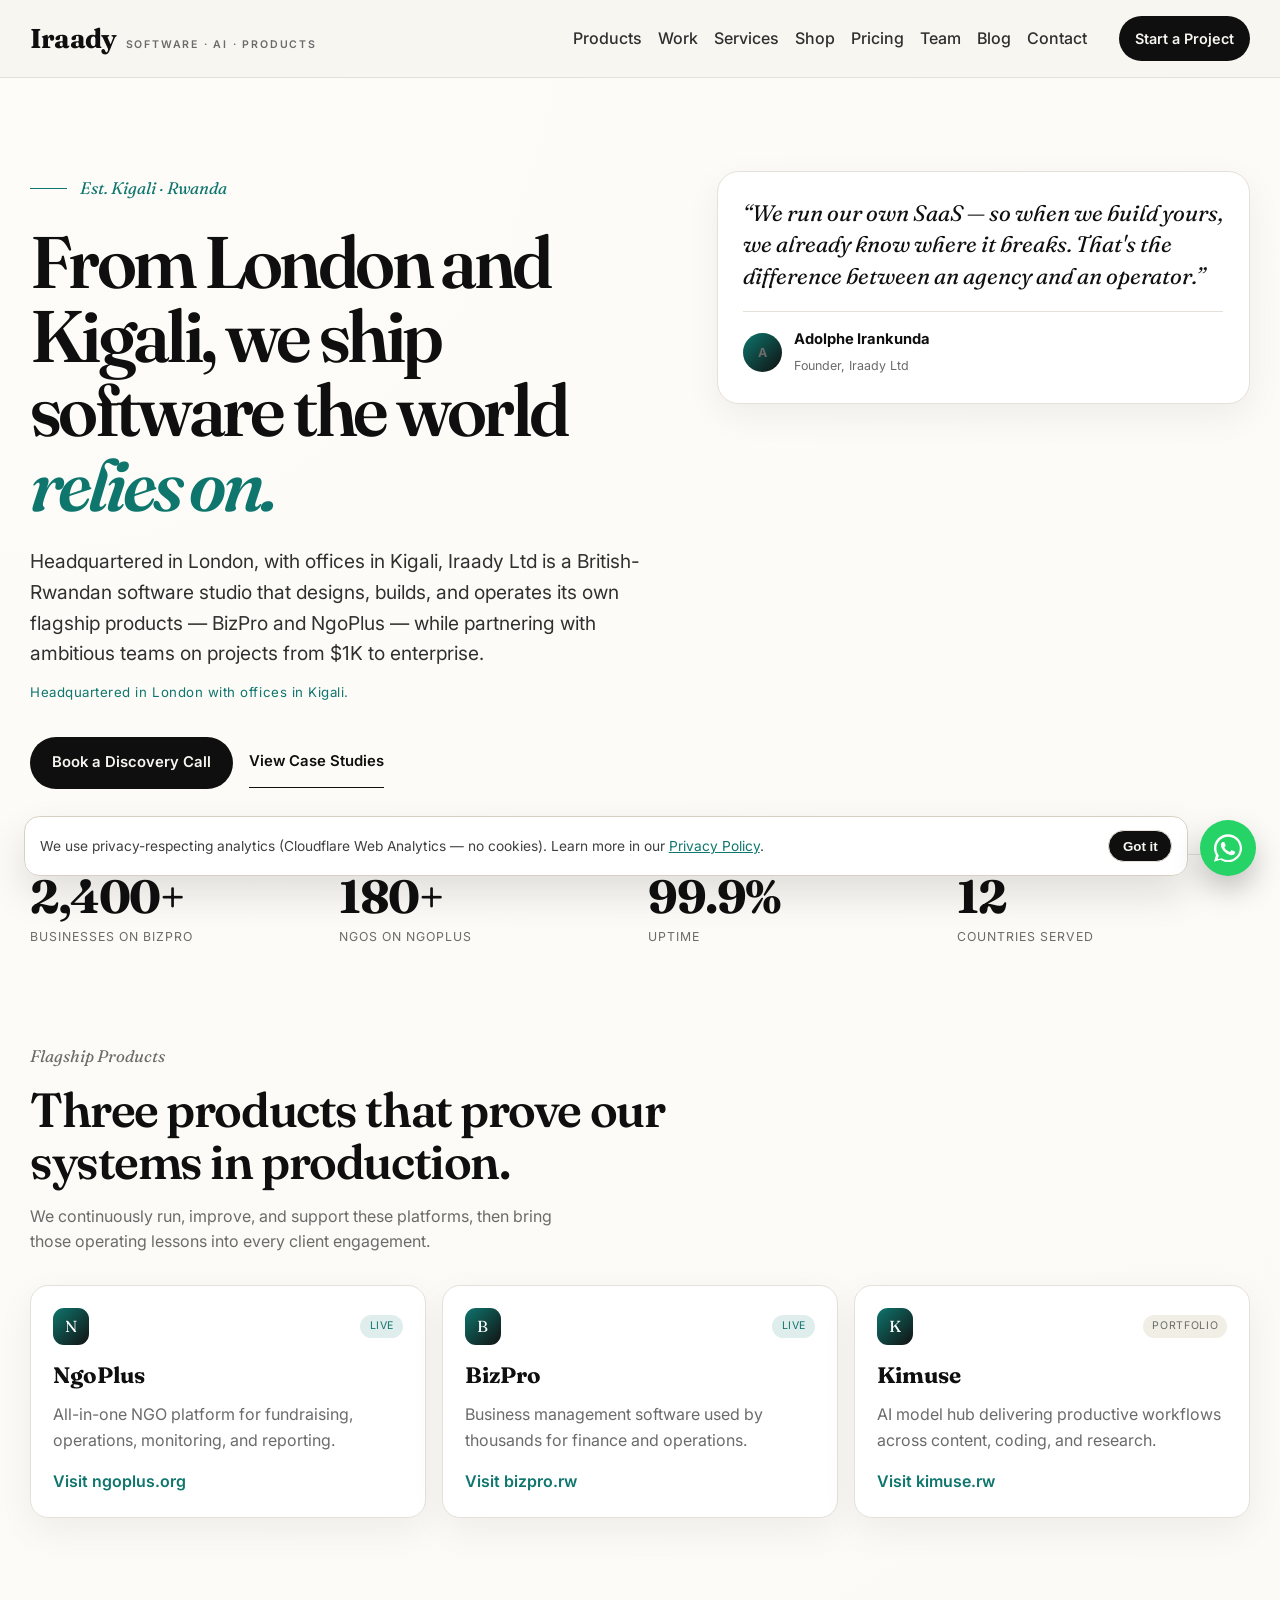
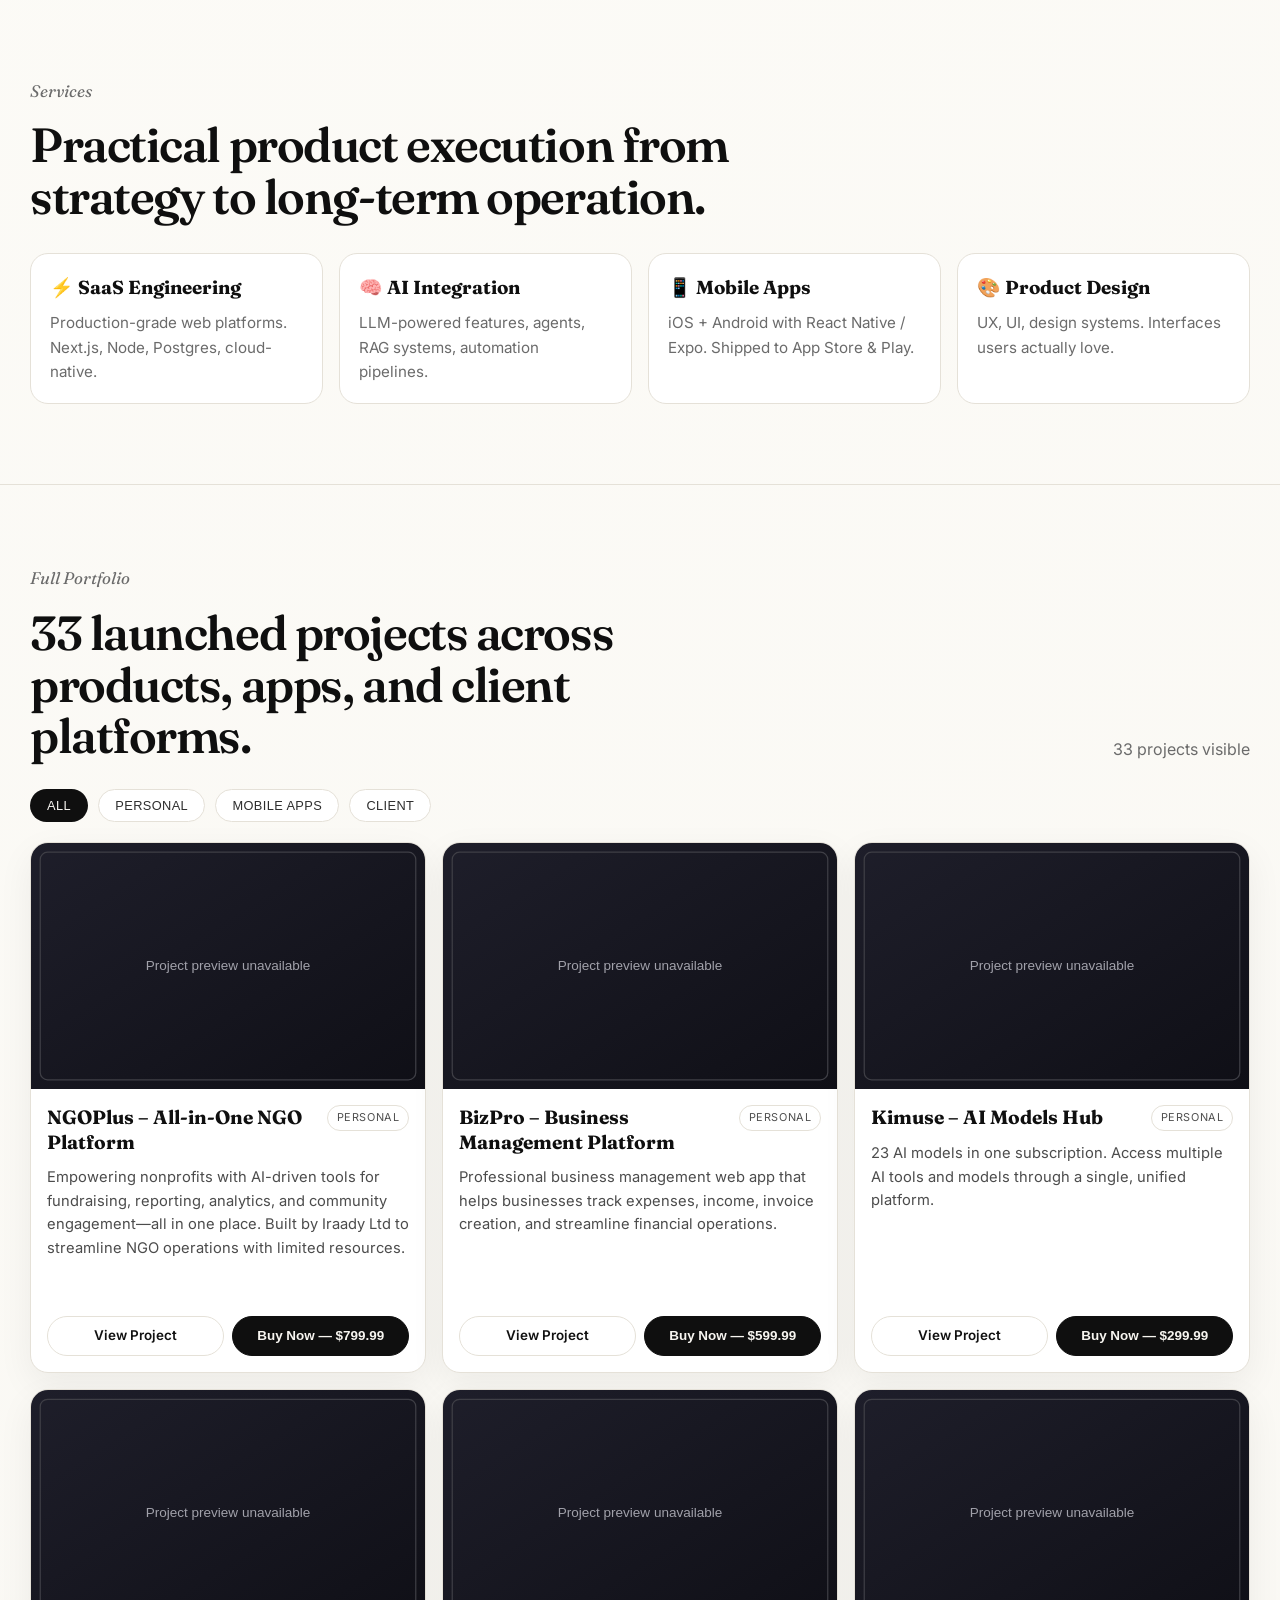
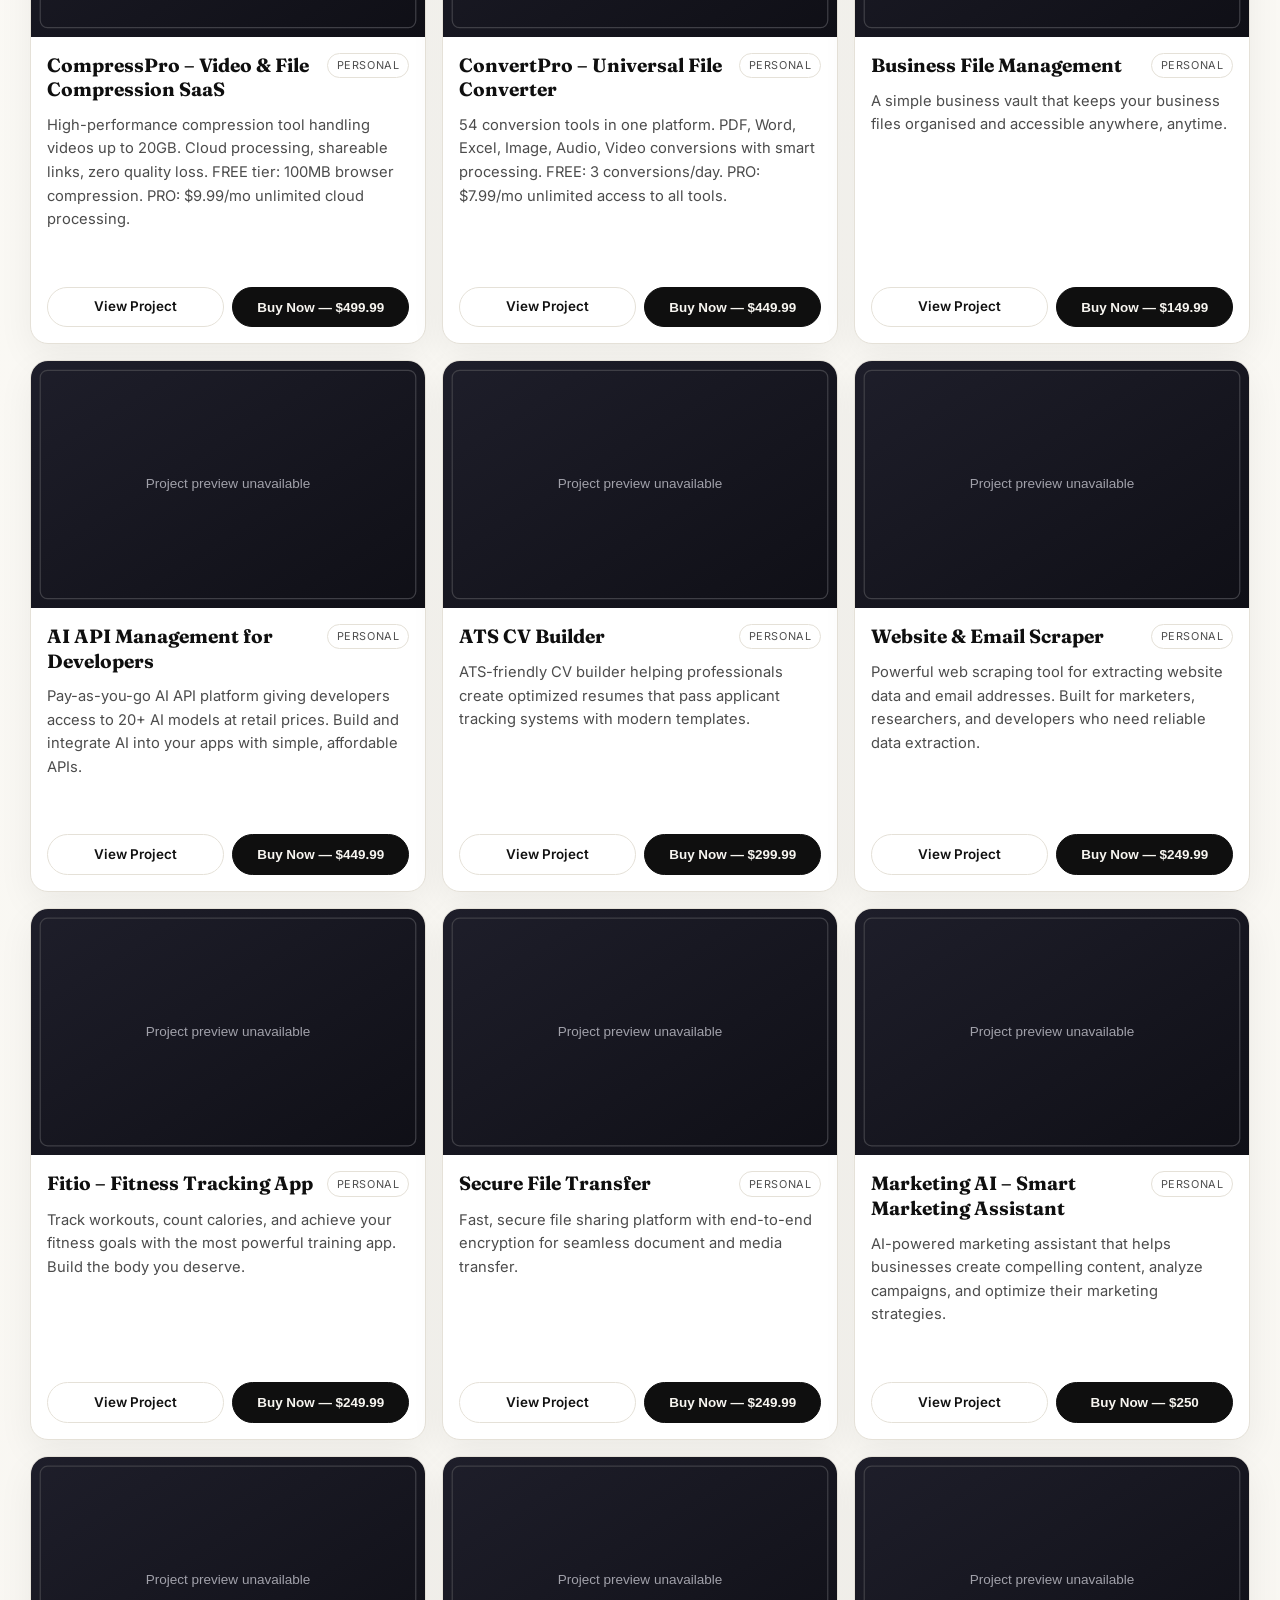
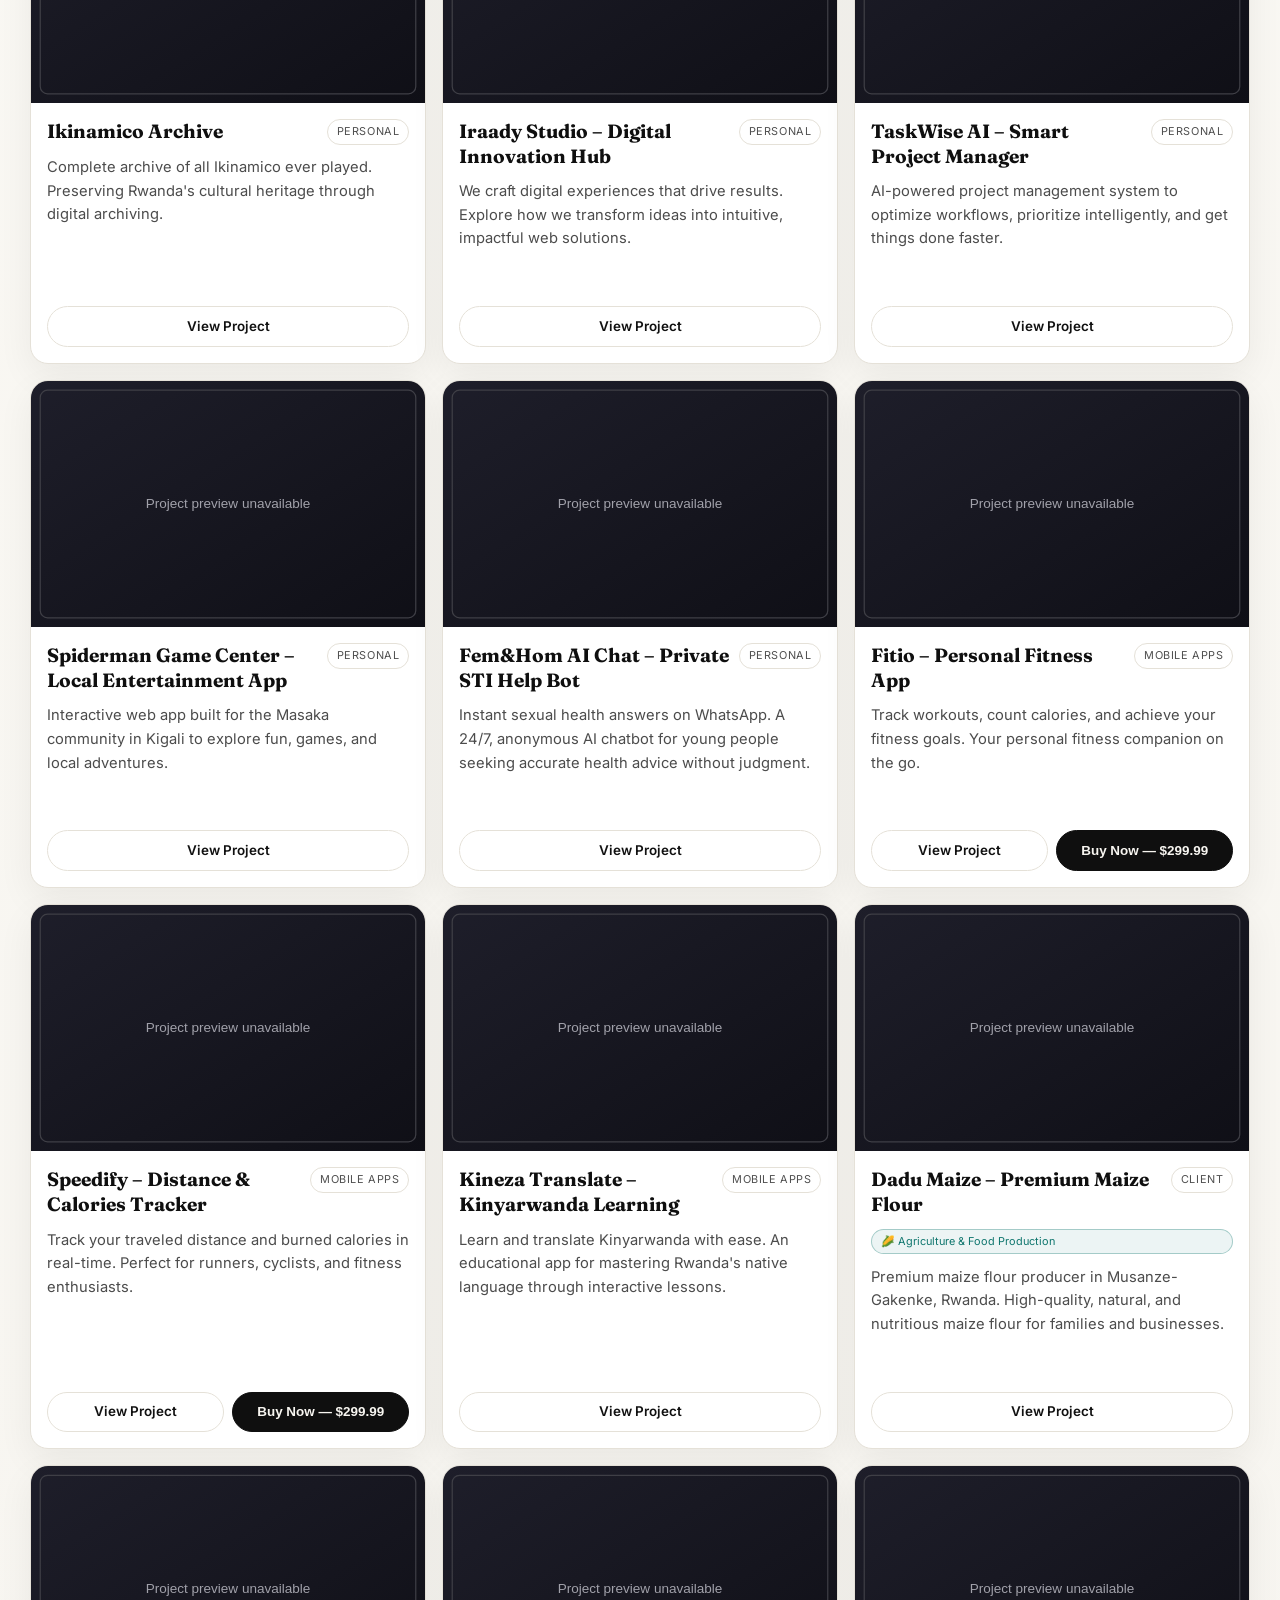
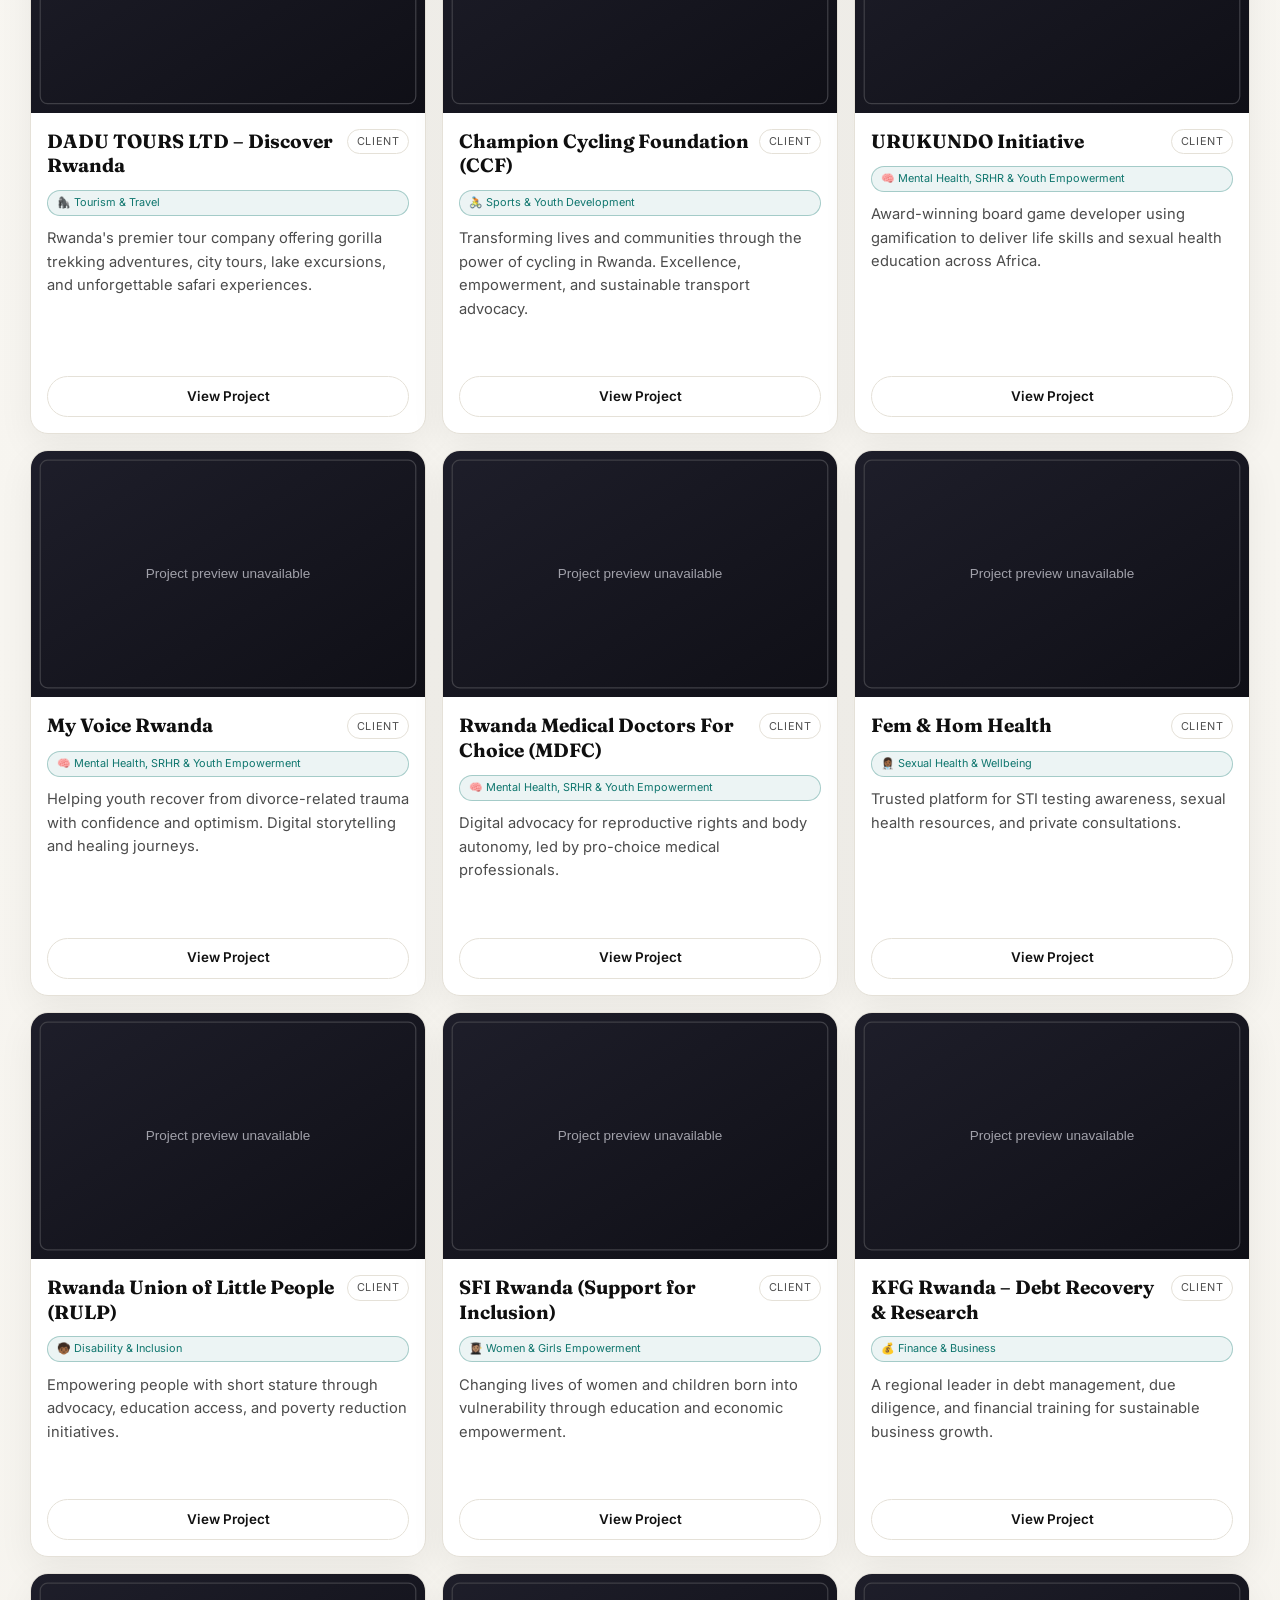
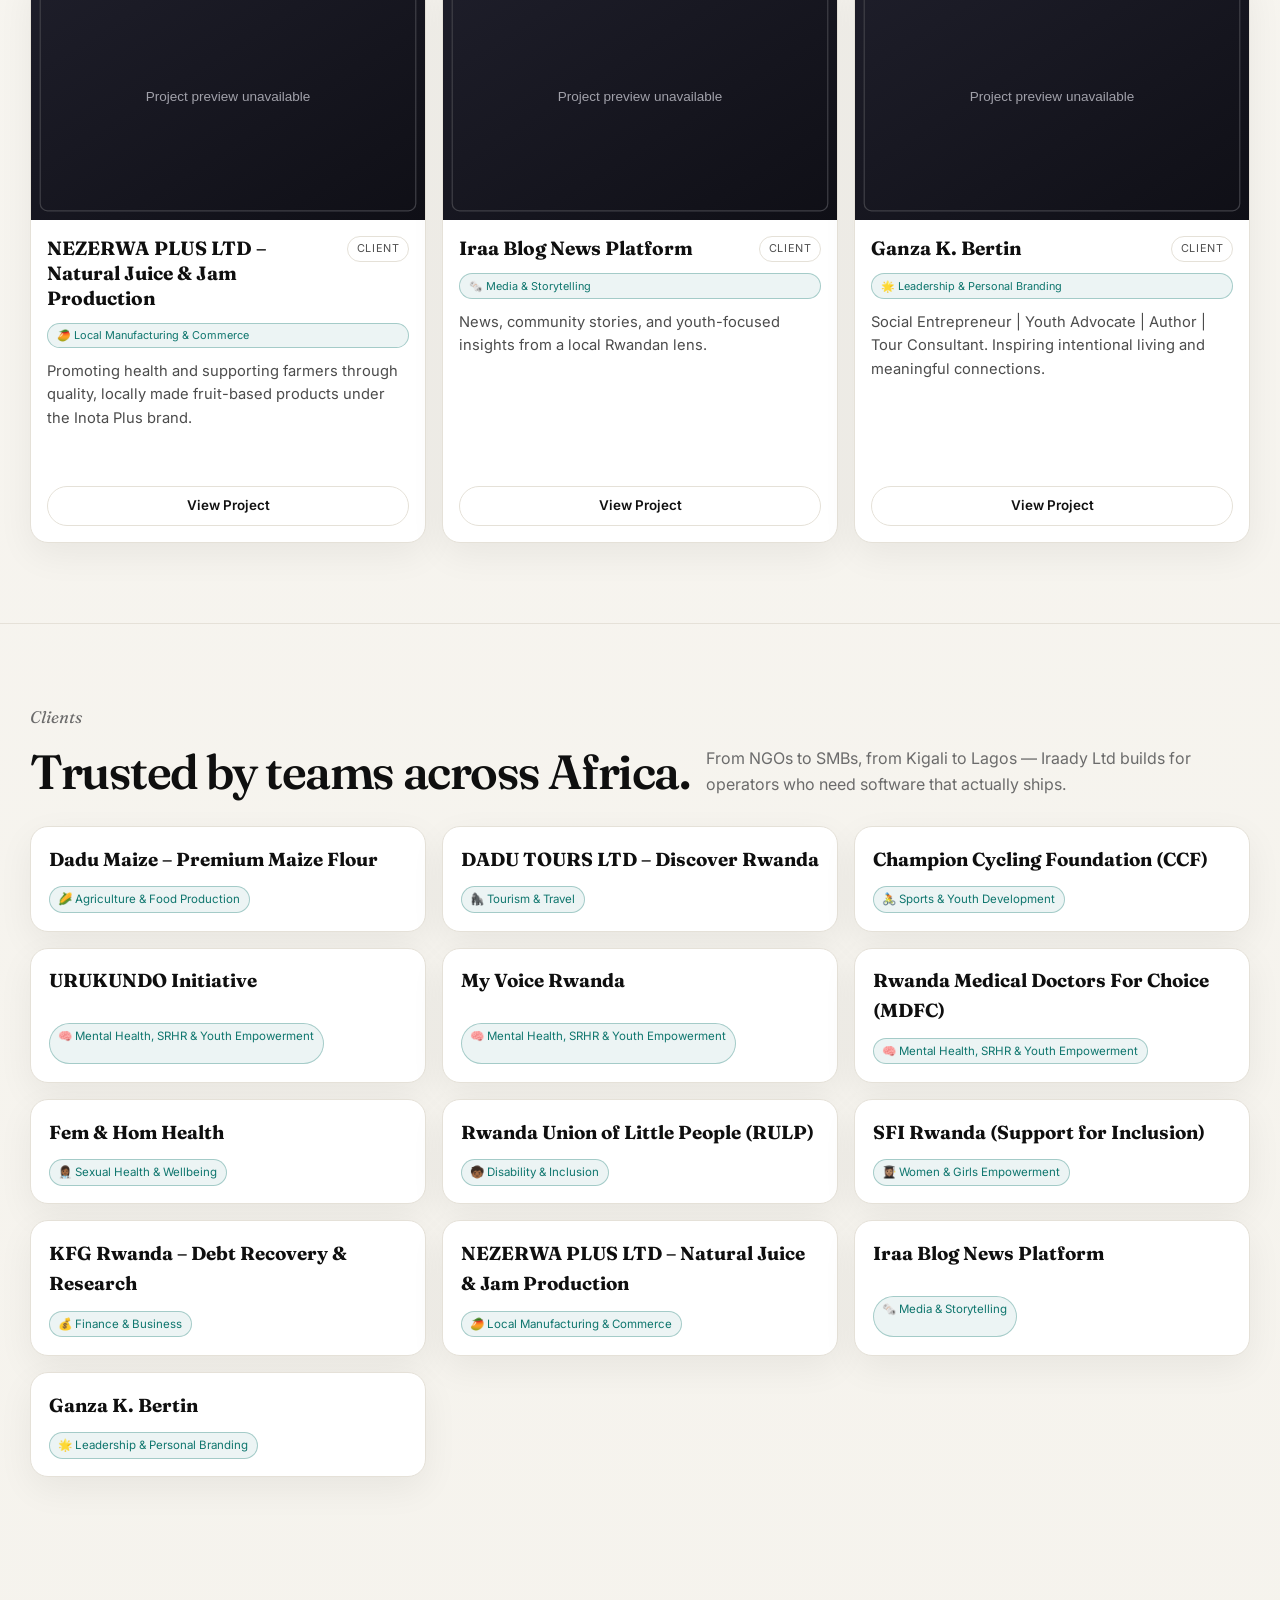
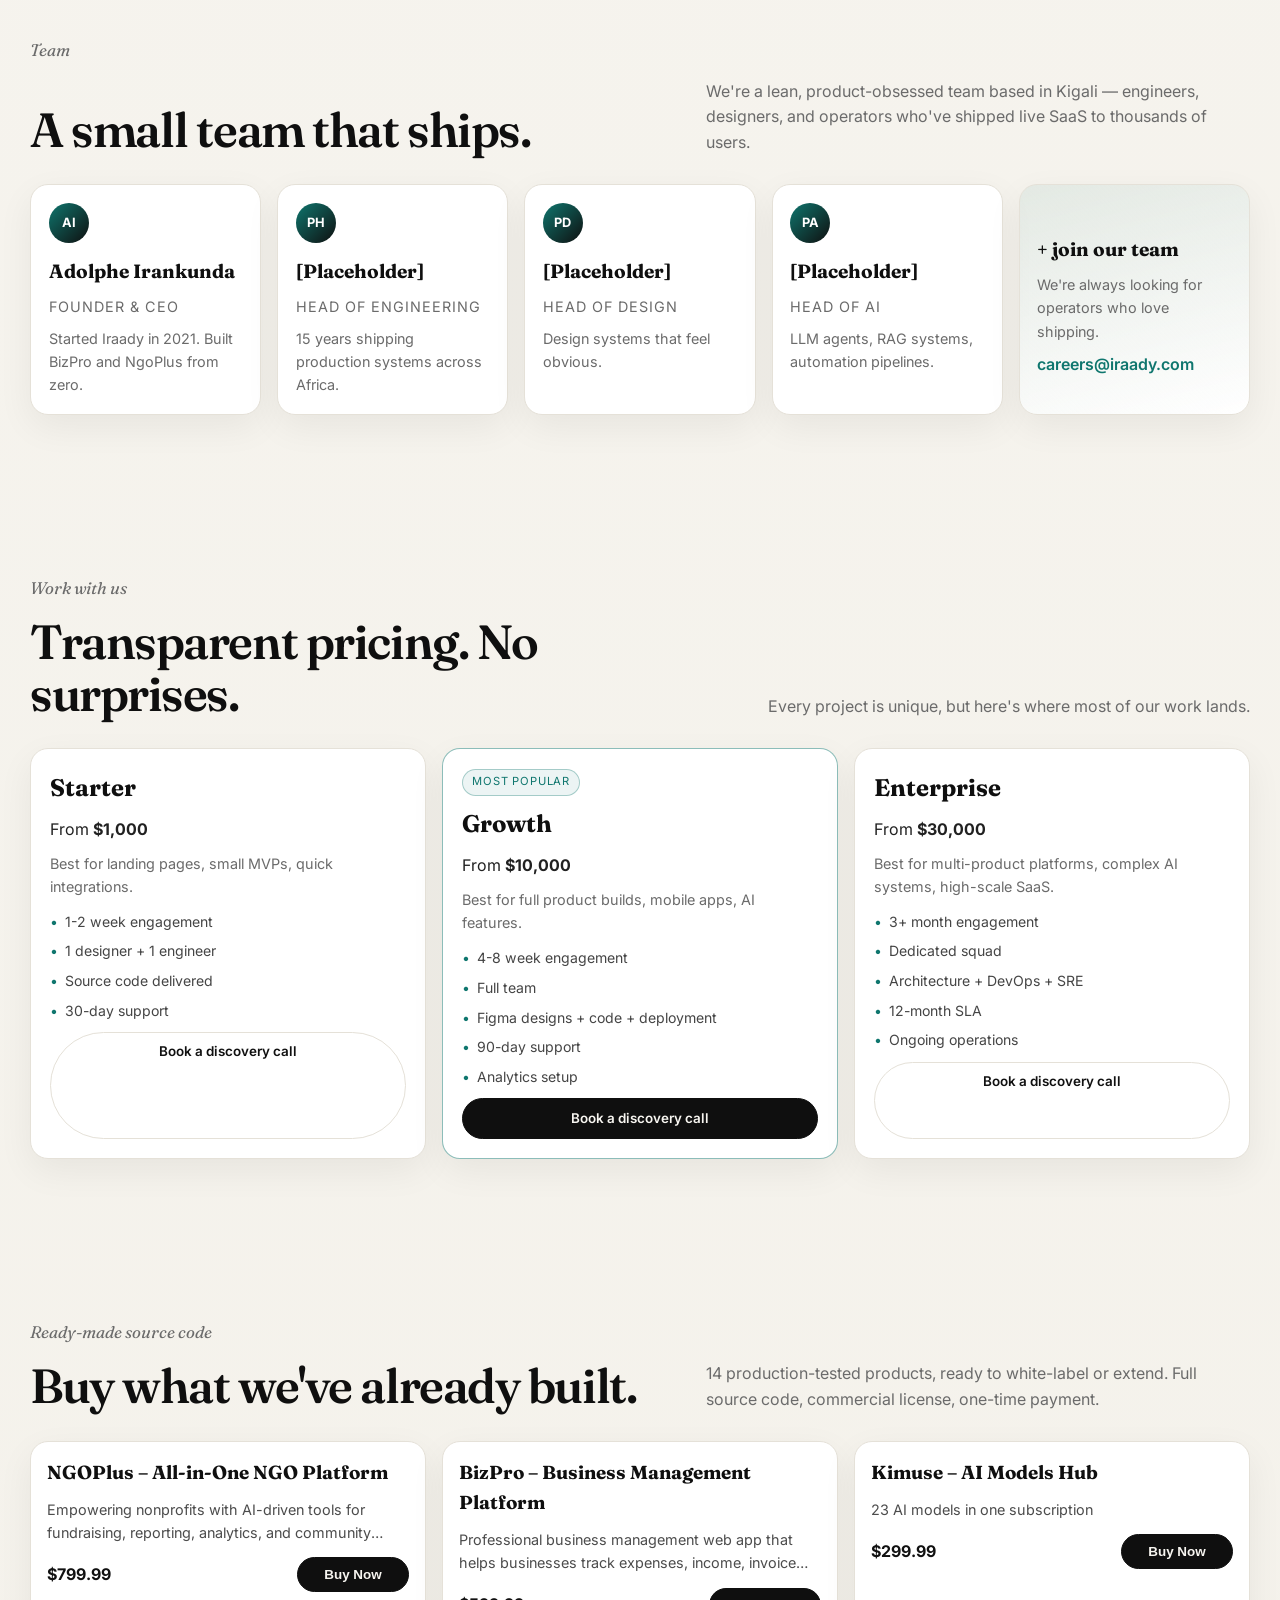
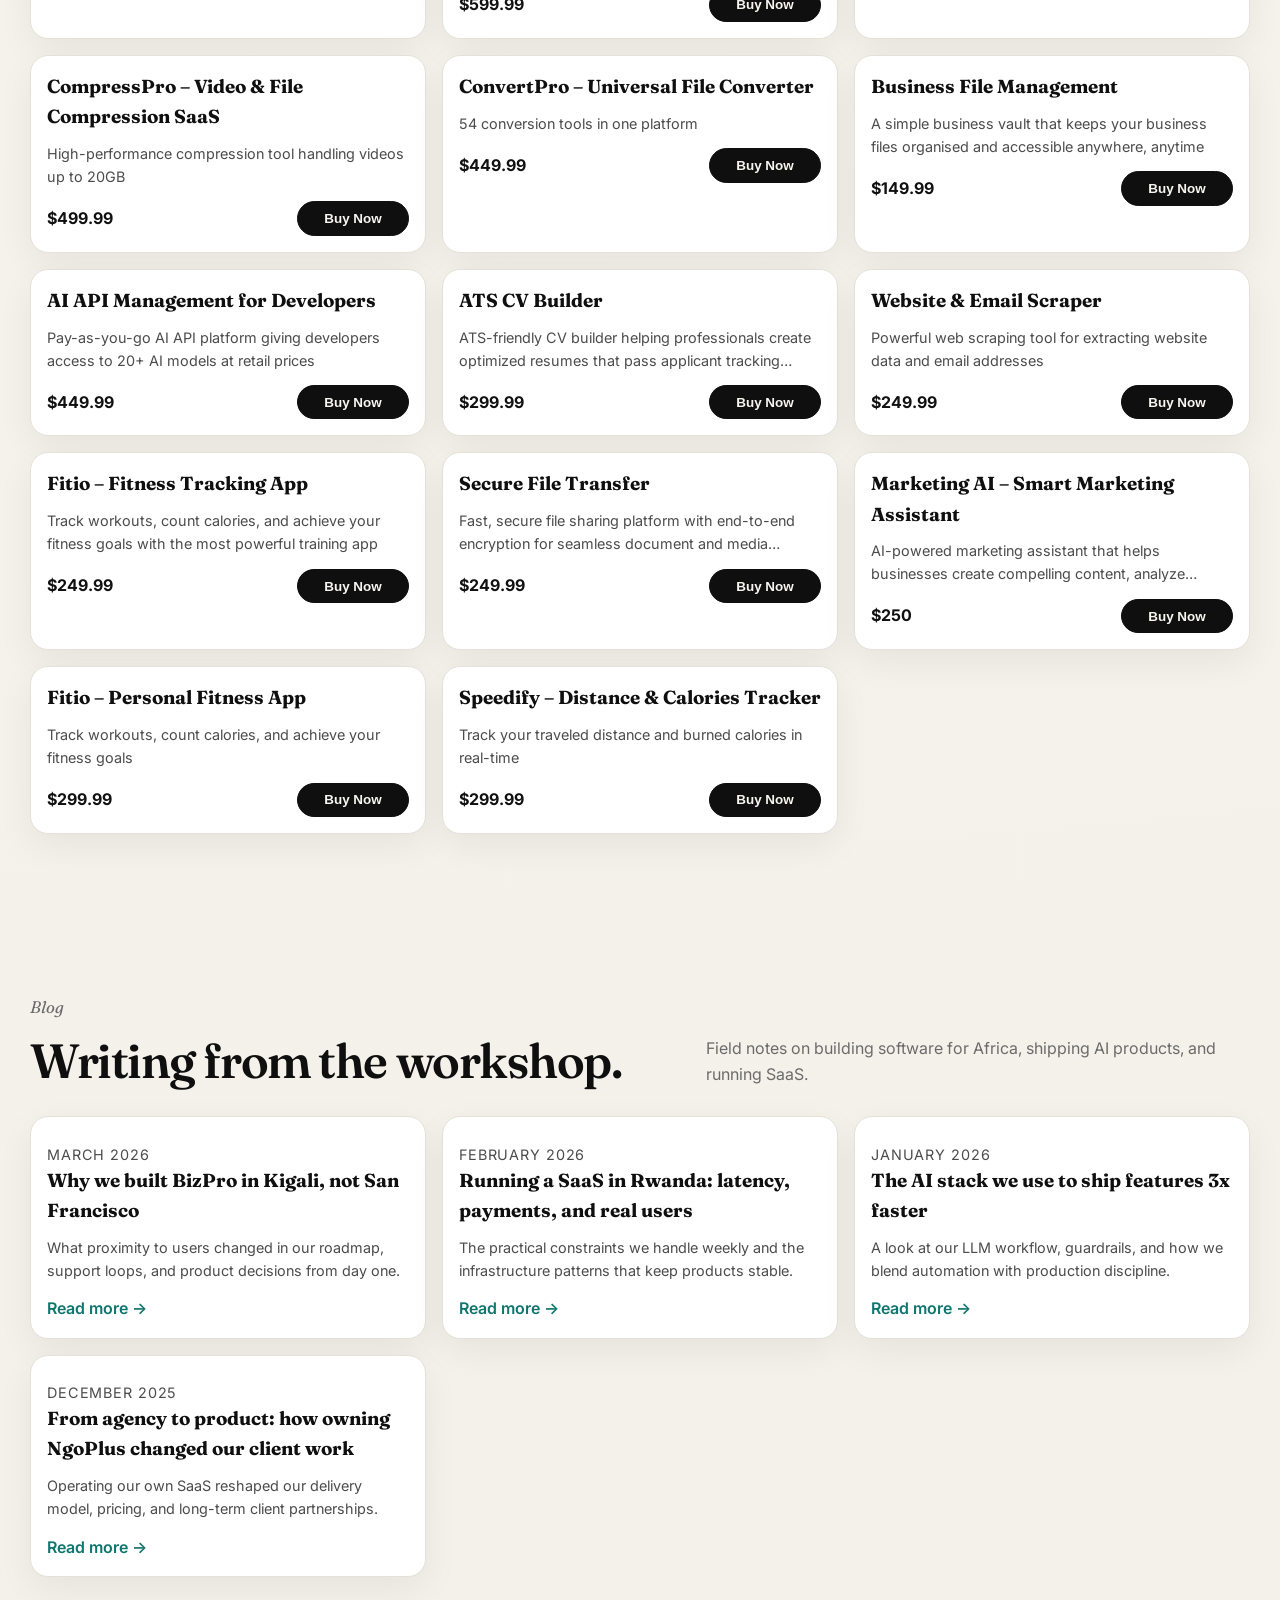
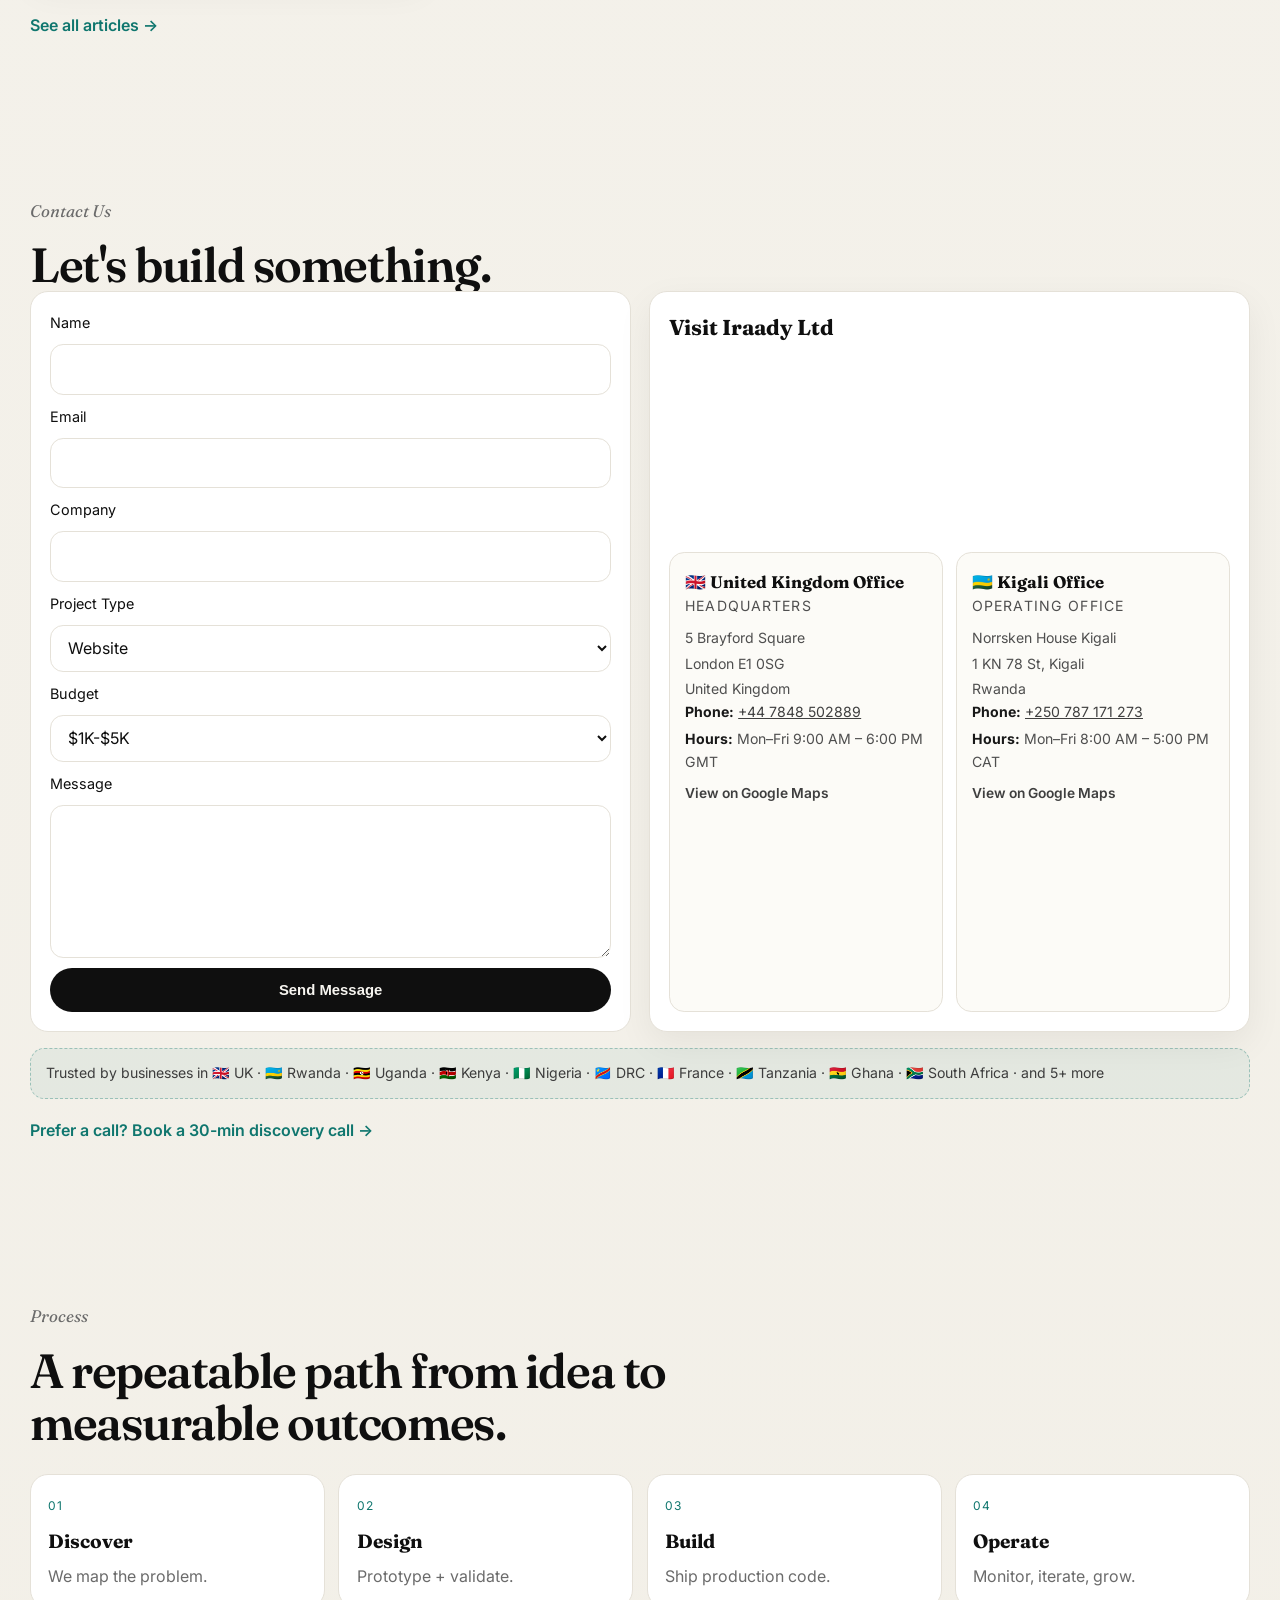
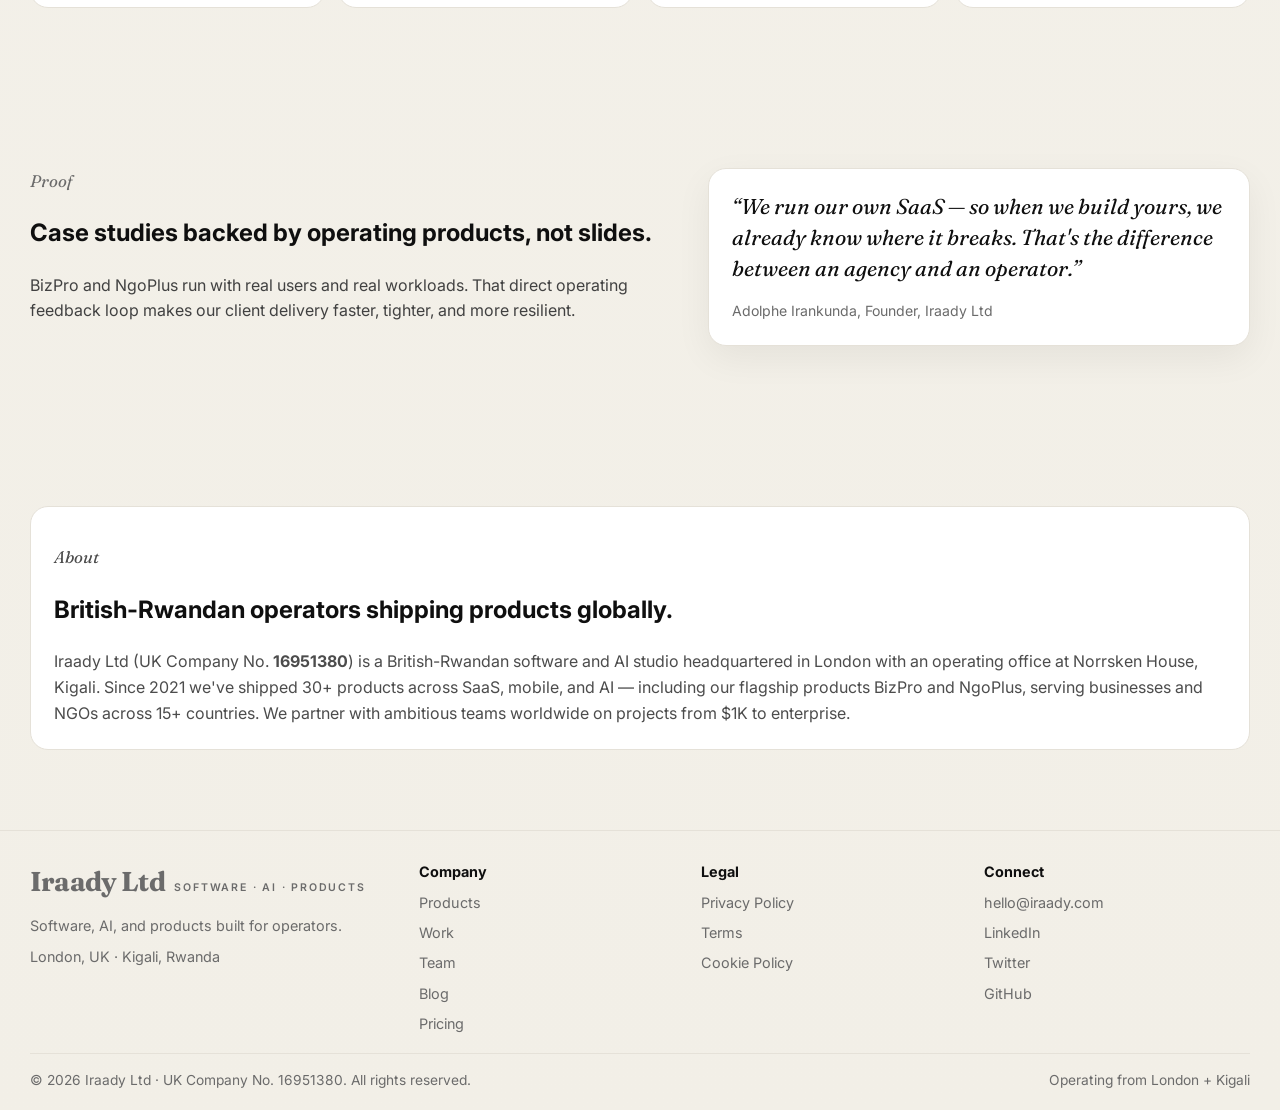
==== commit 5c796d84: "v3: international (UK+RW), WhatsApp, policies, formsubmit, CF analytics" ====
--- a/site-b-editorial/index.html
+++ b/site-b-editorial/index.html
@@ -3,8 +3,8 @@
 <head>
   <meta charset="UTF-8" />
   <meta name="viewport" content="width=device-width, initial-scale=1.0" />
-  <title>Iraady Ltd — Software, AI, and Products from Kigali</title>
-  <meta name="description" content="Iraady Ltd is a Rwanda-based software &amp; AI studio building and operating flagship products like BizPro and NgoPlus. We partner with ambitious teams on projects from $1K to enterprise." />
+  <title>Iraady Ltd — Software, AI, and Products from London &amp; Kigali</title>
+  <meta name="description" content="Iraady Ltd is a British-Rwandan software &amp; AI studio headquartered in London with an operating office in Kigali. We build and run flagship products like BizPro and NgoPlus, and partner on projects from $1K to enterprise." />
   <link rel="preconnect" href="https://fonts.googleapis.com" />
   <link rel="preconnect" href="https://fonts.gstatic.com" crossorigin />
   <link href="https://fonts.googleapis.com/css2?family=Fraunces:opsz,wght@9..144,400;9..144,600;9..144,800&family=Inter:wght@400;500;600;700&display=swap" rel="stylesheet" />
@@ -39,8 +39,9 @@
       <div class="container hero-grid">
         <div class="hero-copy">
           <p class="eyebrow">Est. Kigali · Rwanda</p>
-          <h1>From Kigali, we ship software the world <em>relies on.</em></h1>
-          <p class="hero-sub">Iraady Ltd is a Rwanda-based software studio that designs, builds, and operates its own flagship products — BizPro and NgoPlus — while partnering with ambitious teams on projects from $1K to enterprise.</p>
+          <h1>From London and Kigali, we ship software the world <em>relies on.</em></h1>
+          <p class="hero-sub">Headquartered in London, with offices in Kigali, Iraady Ltd is a British-Rwandan software studio that designs, builds, and operates its own flagship products — BizPro and NgoPlus — while partnering with ambitious teams on projects from $1K to enterprise.</p>
+          <p class="hero-note">Headquartered in London with offices in Kigali.</p>
           <div class="hero-actions">
             <a class="btn btn-primary" href="#contact">Book a Discovery Call</a>
             <a class="btn btn-text" href="#work">View Case Studies</a>
@@ -316,7 +317,13 @@
           <h2 id="contact-title">Let's build something.</h2>
         </div>
         <div class="contact-grid">
-          <form class="contact-form" id="contact-form" action="mailto:hello@iraady.com" method="post" enctype="text/plain">
+          <form class="contact-form" id="contact-form" action="https://formsubmit.co/info@iraady.com" method="POST">
+            <input type="hidden" name="_subject" value="New inquiry from Iraady Ltd website" />
+            <input type="hidden" name="_template" value="table" />
+            <input type="hidden" name="_next" value="https://iraady.com/thank-you.html" />
+            <input type="hidden" name="_captcha" value="true" />
+            <input type="hidden" name="_autoresponse" value="Thanks for reaching out to Iraady Ltd! We&#39;ve received your message and will reply within 24 hours on weekdays. — Adolphe &amp; team" />
+
             <label for="contact-name">Name</label>
             <input id="contact-name" name="name" type="text" required />
 
@@ -349,21 +356,37 @@
 
             <button type="submit" class="btn btn-primary">Send Message</button>
           </form>
-          <aside class="contact-card">
-            <h3>Reach Iraady Ltd</h3>
-            <ul class="contact-list">
-              <li><span>📧</span><div><strong>Email</strong><p><a href="mailto:hello@iraady.com">hello@iraady.com</a> / <a href="mailto:info@iraady.com">info@iraady.com</a></p></div></li>
-              <li><span>📍</span><div><strong>Location</strong><p>Kigali, Rwanda</p></div></li>
-              <li><span>🕒</span><div><strong>Response time</strong><p>Within 24 hours on weekdays</p></div></li>
-            </ul>
-            <div class="contact-socials" aria-label="Social links">
-              <a href="#">LinkedIn</a>
-              <a href="#">Twitter/X</a>
-              <a href="#">GitHub</a>
-              <a href="#">Telegram</a>
+          <aside class="office-panel" aria-label="Iraady offices">
+            <h3>Visit Iraady Ltd</h3>
+            <div class="office-grid">
+              <article class="office-card">
+                <h4>🇬🇧 United Kingdom Office</h4>
+                <p class="office-tag">Headquarters</p>
+                <ul class="office-lines">
+                  <li>5 Brayford Square</li>
+                  <li>London E1 0SG</li>
+                  <li>United Kingdom</li>
+                </ul>
+                <p><strong>Phone:</strong> <a href="tel:+447848502889">+44 7848 502889</a></p>
+                <p><strong>Hours:</strong> Mon–Fri 9:00 AM – 6:00 PM GMT</p>
+                <a class="office-map" href="https://maps.google.com/?q=5+Brayford+Square+London+E1+0SG" target="_blank" rel="noopener noreferrer">View on Google Maps</a>
+              </article>
+              <article class="office-card">
+                <h4>🇷🇼 Kigali Office</h4>
+                <p class="office-tag">Operating Office</p>
+                <ul class="office-lines">
+                  <li>Norrsken House Kigali</li>
+                  <li>1 KN 78 St, Kigali</li>
+                  <li>Rwanda</li>
+                </ul>
+                <p><strong>Phone:</strong> <a href="tel:+250787171273">+250 787 171 273</a></p>
+                <p><strong>Hours:</strong> Mon–Fri 8:00 AM – 5:00 PM CAT</p>
+                <a class="office-map" href="https://maps.google.com/?q=Norrsken+House+Kigali" target="_blank" rel="noopener noreferrer">View on Google Maps</a>
+              </article>
             </div>
           </aside>
         </div>
+        <p class="trusted-strip">Trusted by businesses in 🇬🇧 UK · 🇷🇼 Rwanda · 🇺🇬 Uganda · 🇰🇪 Kenya · 🇳🇬 Nigeria · 🇨🇩 DRC · 🇫🇷 France · 🇹🇿 Tanzania · 🇬🇭 Ghana · 🇿🇦 South Africa · and 5+ more</p>
         <p class="contact-call"><a href="mailto:hello@iraady.com?subject=30-min%20discovery%20call">Prefer a call? Book a 30-min discovery call →</a></p>
       </div>
     </section>
@@ -412,8 +435,8 @@
     <section class="section" id="about" aria-labelledby="about-title">
       <div class="container about-box">
         <p class="section-label">About</p>
-        <h2 id="about-title">Rooted in Rwanda, serving teams across Africa.</h2>
-        <p>Iraady Ltd is a registered Rwandan company based in Kigali, founded in 2021. We've shipped 30+ products across SaaS, mobile, and AI — including our flagship products BizPro and NgoPlus, which serve thousands of businesses and NGOs across the continent.</p>
+        <h2 id="about-title">British-Rwandan operators shipping products globally.</h2>
+        <p>Iraady Ltd (UK Company No. <strong>16951380</strong>) is a British-Rwandan software and AI studio headquartered in London with an operating office at Norrsken House, Kigali. Since 2021 we&#39;ve shipped 30+ products across SaaS, mobile, and AI — including our flagship products BizPro and NgoPlus, serving businesses and NGOs across 15+ countries. We partner with ambitious teams worldwide on projects from $1K to enterprise.</p>
       </div>
     </section>
   </main>
@@ -426,7 +449,7 @@
           <span class="brand-tag">Software · AI · Products</span>
         </a>
         <p class="footer-tagline">Software, AI, and products built for operators.</p>
-        <p class="footer-location">Kigali, Rwanda</p>
+        <p class="footer-location">London, UK · Kigali, Rwanda</p>
       </div>
       <div class="footer-col">
         <h3>Company</h3>
@@ -437,6 +460,12 @@
         <a href="#pricing">Pricing</a>
       </div>
       <div class="footer-col">
+        <h3>Legal</h3>
+        <a href="privacy.html">Privacy Policy</a>
+        <a href="terms.html">Terms</a>
+        <a href="privacy.html#cookies">Cookie Policy</a>
+      </div>
+      <div class="footer-col">
         <h3>Connect</h3>
         <a href="mailto:hello@iraady.com">hello@iraady.com</a>
         <a href="#">LinkedIn</a>
@@ -445,10 +474,19 @@
       </div>
     </div>
     <div class="container footer-bottom">
-      <p>© 2026 Iraady Ltd. All rights reserved.</p>
-      <p>Crafted in 🇷🇼 Kigali</p>
+      <p>© 2026 Iraady Ltd · UK Company No. 16951380. All rights reserved.</p>
+      <p>Operating from London + Kigali</p>
     </div>
   </footer>
+
+  <div class="cookie-banner" id="cookie-banner" hidden>
+    <p>We use privacy-respecting analytics (Cloudflare Web Analytics — no cookies). Learn more in our <a href="privacy.html">Privacy Policy</a>.</p>
+    <button type="button" id="cookie-ack">Got it</button>
+  </div>
+
+  <a class="whatsapp-float" href="https://wa.me/250787171273?text=Hi%20Iraady%20Ltd%2C%20I%27m%20interested%20in%20your%20services." target="_blank" rel="noopener noreferrer" aria-label="Chat on WhatsApp">
+    <svg viewBox="0 0 32 32" fill="white" width="28" height="28"><path d="M16 .396C7.164.396 0 7.56 0 16.396c0 2.887.788 5.587 2.154 7.918L.02 31.604l7.43-2.118A15.93 15.93 0 0 0 16 32.396c8.836 0 16-7.164 16-16s-7.164-16-16-16zm0 29.334a13.33 13.33 0 0 1-6.77-1.84l-.486-.286-4.42 1.26 1.17-4.316-.318-.498A13.33 13.33 0 1 1 16 29.73zm7.33-9.9c-.4-.2-2.37-1.17-2.74-1.3-.37-.14-.64-.2-.9.2-.27.4-1.03 1.3-1.27 1.56-.23.27-.47.3-.87.1-.4-.2-1.7-.63-3.24-2.01-1.2-1.07-2.01-2.4-2.25-2.8-.23-.4-.03-.62.18-.82.18-.18.4-.47.6-.7.2-.23.27-.4.4-.67.13-.27.07-.5-.03-.7-.1-.2-.9-2.17-1.23-2.97-.32-.78-.65-.67-.9-.68l-.77-.02c-.27 0-.7.1-1.07.5-.37.4-1.4 1.37-1.4 3.34 0 1.97 1.43 3.87 1.63 4.14.2.27 2.83 4.33 6.87 6.07.96.42 1.7.67 2.28.86.96.3 1.83.26 2.52.16.77-.12 2.37-.97 2.7-1.9.33-.94.33-1.74.23-1.9-.1-.17-.37-.27-.77-.47z"/></svg>
+  </a>
 
   <div class="modal" id="checkout-modal" aria-hidden="true" role="dialog" aria-modal="true" aria-labelledby="checkout-title">
     <div class="modal-backdrop" data-modal-close></div>
@@ -835,5 +873,8 @@
   </script>
   <script src="https://checkout.flutterwave.com/v3.js"></script>
   <script src="app.js" defer></script>
+  <!-- Google Analytics 4 (disabled until GA_ID is set) -->
+  <!-- Cloudflare Web Analytics -->
+  <script defer src='https://static.cloudflareinsights.com/beacon.min.js' data-cf-beacon='{"token": "3fea886f42e243f78676ab791cd47681"}'></script>
 </body>
 </html>
--- a/site-b-editorial/styles.css
+++ b/site-b-editorial/styles.css
@@ -180,6 +180,13 @@
   font-size: clamp(1rem, 2vw, 1.2rem);
 }
 
+.hero-note {
+  margin: 0.8rem 0 0;
+  color: var(--accent);
+  font-size: 0.83rem;
+  letter-spacing: 0.04em;
+}
+
 .hero-actions {
   margin-top: 2.1rem;
   display: flex;
@@ -968,63 +975,93 @@
   outline: 2px solid rgba(15, 118, 110, 0.2);
 }
 
-.contact-card {
+.office-panel {
   border: 1px solid var(--border);
   border-radius: var(--radius);
   background: #ffffff;
   box-shadow: var(--shadow);
   padding: 1.2rem;
-}
-
-.contact-card h3 {
-  margin: 0;
-  font-family: "Fraunces", serif;
-  font-size: 1.4rem;
-}
-
-.contact-list {
-  margin: 1rem 0 0;
+  display: grid;
+  gap: 1rem;
+}
+
+.office-panel h3 {
+  margin: 0;
+  font-family: "Fraunces", serif;
+  font-size: 1.35rem;
+}
+
+.office-grid {
+  display: grid;
+  grid-template-columns: repeat(2, minmax(0, 1fr));
+  gap: 0.8rem;
+}
+
+.office-card {
+  border: 1px solid var(--border);
+  border-radius: 0.95rem;
+  background: #fcfbf7;
+  padding: 0.95rem;
+}
+
+.office-card h4 {
+  margin: 0;
+  font-family: "Fraunces", serif;
+  font-size: 1.05rem;
+}
+
+.office-tag {
+  margin: 0.32rem 0 0;
+  color: var(--accent);
+  font-size: 0.72rem;
+  text-transform: uppercase;
+  letter-spacing: 0.08em;
+}
+
+.office-lines {
+  margin: 0.58rem 0 0;
   padding: 0;
   list-style: none;
   display: grid;
-  gap: 0.85rem;
-}
-
-.contact-list li {
-  display: flex;
-  align-items: flex-start;
-  gap: 0.62rem;
-}
-
-.contact-list strong {
-  display: block;
-  font-size: 0.9rem;
-}
-
-.contact-list p {
-  margin: 0.2rem 0 0;
-  color: var(--muted);
-  font-size: 0.9rem;
-}
-
-.contact-list a {
-  color: var(--muted);
-}
-
-.contact-socials {
-  margin-top: 1.1rem;
-  display: flex;
-  flex-wrap: wrap;
-  gap: 0.55rem;
-}
-
-.contact-socials a {
-  border: 1px solid var(--border);
-  border-radius: 999px;
-  padding: 0.35rem 0.7rem;
+  gap: 0.18rem;
+}
+
+.office-lines li,
+.office-card p {
+  margin: 0;
+  color: #4f4f4f;
+  font-size: 0.88rem;
+}
+
+.office-card p + p {
+  margin-top: 0.32rem;
+}
+
+.office-card strong {
+  color: #181818;
+}
+
+.office-card a {
+  color: #3f3f3f;
+}
+
+.office-map {
+  margin-top: 0.52rem;
+  display: inline-flex;
   text-decoration: none;
-  color: #3f3f3f;
-  font-size: 0.82rem;
+  color: var(--accent);
+  font-weight: 600;
+  font-size: 0.86rem;
+}
+
+.trusted-strip {
+  margin: 1rem 0 0;
+  border: 1px dashed rgba(15, 118, 110, 0.35);
+  border-radius: 0.9rem;
+  padding: 0.82rem 0.92rem;
+  background: rgba(15, 118, 110, 0.06);
+  color: #3d3d3d;
+  font-size: 0.88rem;
 }
 
 .contact-call {
@@ -1044,7 +1081,7 @@
 
 .footer-grid {
   display: grid;
-  grid-template-columns: 1.4fr repeat(2, minmax(0, 1fr));
+  grid-template-columns: 1.4fr repeat(3, minmax(0, 1fr));
   gap: 1rem;
   padding-bottom: 1.1rem;
 }
@@ -1090,6 +1127,173 @@
   margin: 0;
   font-size: 0.86rem;
   color: var(--muted);
+}
+
+.policy-main {
+  padding: 4.2rem 0 5rem;
+}
+
+.policy-article {
+  width: min(720px, 100%);
+  margin: 0 auto;
+  border: 1px solid var(--border);
+  border-radius: var(--radius);
+  background: #ffffff;
+  box-shadow: var(--shadow);
+  padding: clamp(1.2rem, 2.4vw, 2rem);
+}
+
+.policy-header h1 {
+  margin: 0;
+  font-family: "Fraunces", serif;
+  font-size: clamp(2.1rem, 4.2vw, 3rem);
+  line-height: 1.08;
+  letter-spacing: -0.03em;
+}
+
+.policy-date {
+  margin: 0.62rem 0 0;
+  color: var(--muted);
+  font-size: 0.9rem;
+}
+
+.policy-section + .policy-section {
+  margin-top: 1.3rem;
+  padding-top: 1.3rem;
+  border-top: 1px solid var(--border);
+}
+
+.policy-section h2 {
+  margin: 0;
+  font-family: "Fraunces", serif;
+  font-size: 1.24rem;
+}
+
+.policy-section p,
+.policy-section li {
+  margin: 0.55rem 0 0;
+  color: #4c4c4c;
+  font-size: 0.92rem;
+}
+
+.policy-section ul {
+  margin: 0.6rem 0 0;
+  padding-left: 1.2rem;
+  display: grid;
+  gap: 0.3rem;
+}
+
+.policy-section a {
+  color: var(--accent);
+}
+
+.thanks-main {
+  padding: 5.4rem 0 6rem;
+}
+
+.thanks-card {
+  width: min(720px, 100%);
+  margin: 0 auto;
+  border: 1px solid var(--border);
+  border-radius: var(--radius);
+  background: #ffffff;
+  box-shadow: var(--shadow);
+  padding: clamp(1.5rem, 2.5vw, 2.3rem);
+}
+
+.thanks-card h1 {
+  margin: 0;
+  font-family: "Fraunces", serif;
+  font-size: clamp(2.2rem, 4.4vw, 3.1rem);
+  line-height: 1.08;
+  letter-spacing: -0.04em;
+}
+
+.thanks-card p {
+  margin: 0.85rem 0 0;
+  color: #4d4d4d;
+}
+
+.thanks-back {
+  margin-top: 1.25rem;
+  display: inline-flex;
+  text-decoration: none;
+  color: var(--accent);
+  font-weight: 600;
+}
+
+.cookie-banner {
+  position: fixed;
+  left: 24px;
+  right: 92px;
+  bottom: 24px;
+  display: flex;
+  align-items: center;
+  justify-content: space-between;
+  gap: 1rem;
+  border: 1px solid #d7d0c3;
+  border-radius: 0.95rem;
+  background: rgba(255, 255, 255, 0.96);
+  padding: 0.82rem 0.92rem;
+  box-shadow: 0 18px 38px rgba(15, 15, 15, 0.12);
+  z-index: 64;
+}
+
+.cookie-banner[hidden] {
+  display: none;
+}
+
+.cookie-banner p {
+  margin: 0;
+  color: #3f3f3f;
+  font-size: 0.86rem;
+}
+
+.cookie-banner a {
+  color: var(--accent);
+}
+
+.cookie-banner button {
+  border: 1px solid var(--border);
+  border-radius: 999px;
+  background: #0f0f0f;
+  color: #f7f5f0;
+  font-weight: 600;
+  padding: 0.46rem 0.85rem;
+  cursor: pointer;
+}
+
+.whatsapp-float {
+  position: fixed;
+  right: 24px;
+  bottom: 24px;
+  width: 56px;
+  height: 56px;
+  border-radius: 999px;
+  display: grid;
+  place-items: center;
+  text-decoration: none;
+  background: #25d366;
+  box-shadow: 0 14px 28px rgba(0, 0, 0, 0.22);
+  z-index: 65;
+  transition: transform 0.2s ease, box-shadow 0.2s ease;
+  animation: whatsapp-pulse 2.8s ease-in-out infinite;
+}
+
+.whatsapp-float:hover,
+.whatsapp-float:focus-visible {
+  transform: translateY(-2px);
+  box-shadow: 0 18px 34px rgba(0, 0, 0, 0.28);
+}
+
+@keyframes whatsapp-pulse {
+  0%,
+  100% {
+    transform: scale(1);
+  }
+  50% {
+    transform: scale(1.05);
+  }
 }
 
 .modal {
@@ -1291,4 +1495,21 @@
   .footer-bottom {
     flex-direction: column;
   }
-}
+
+  .office-grid {
+    grid-template-columns: 1fr;
+  }
+
+  .cookie-banner {
+    left: 12px;
+    right: 12px;
+    bottom: 86px;
+    flex-direction: column;
+    align-items: flex-start;
+  }
+
+  .whatsapp-float {
+    right: 16px;
+    bottom: 16px;
+  }
+}
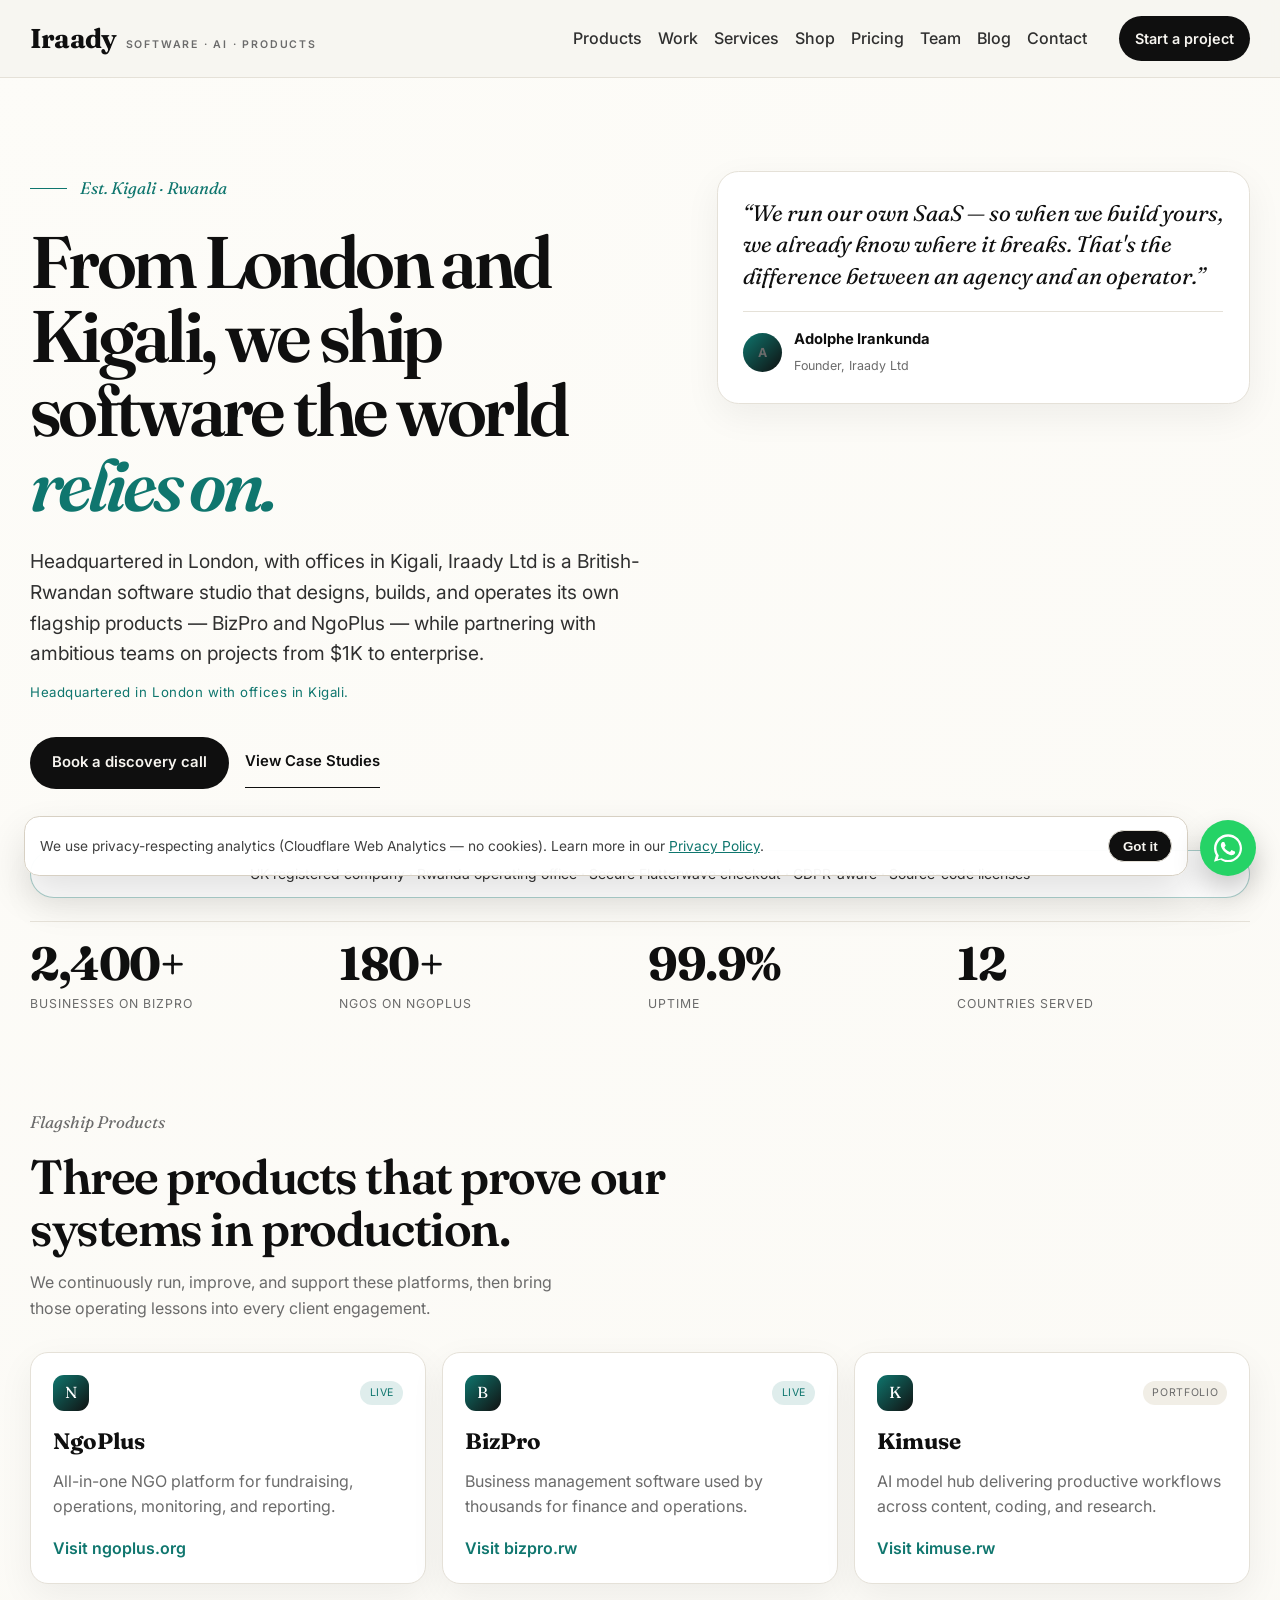
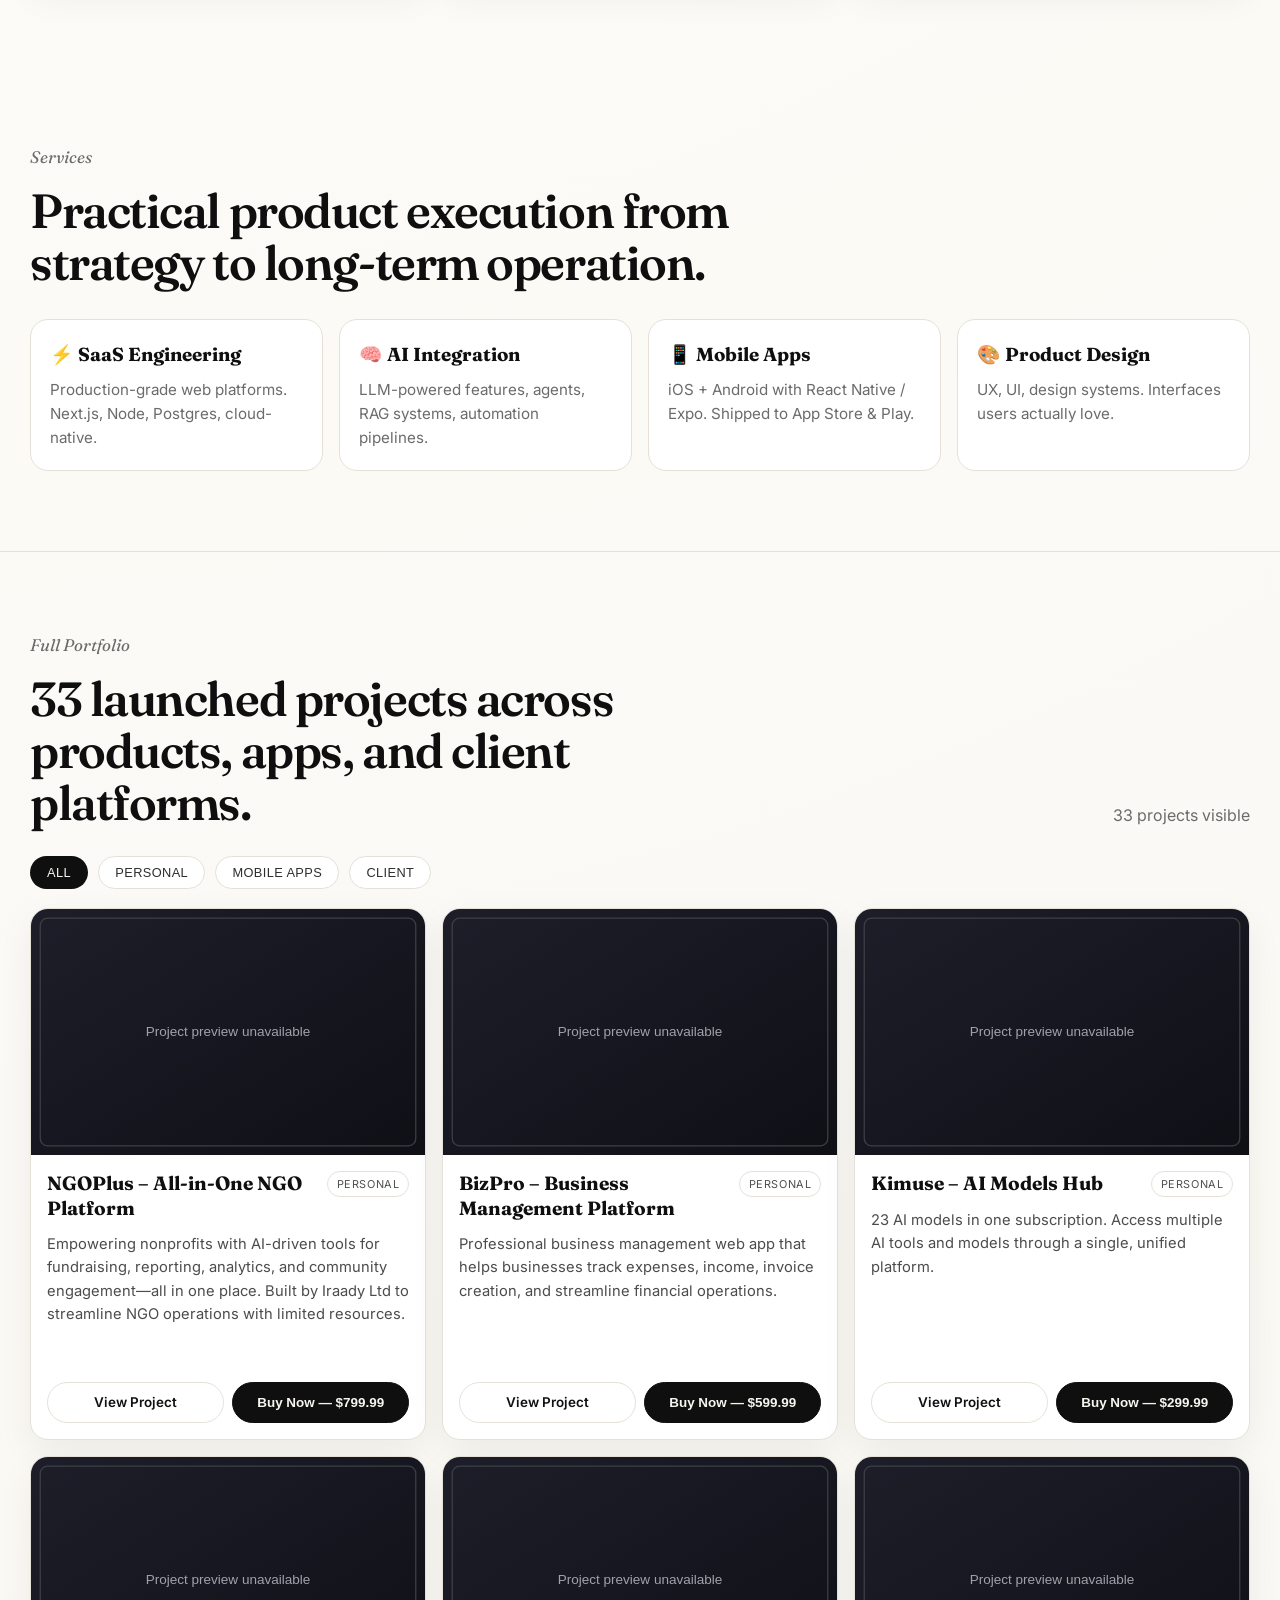
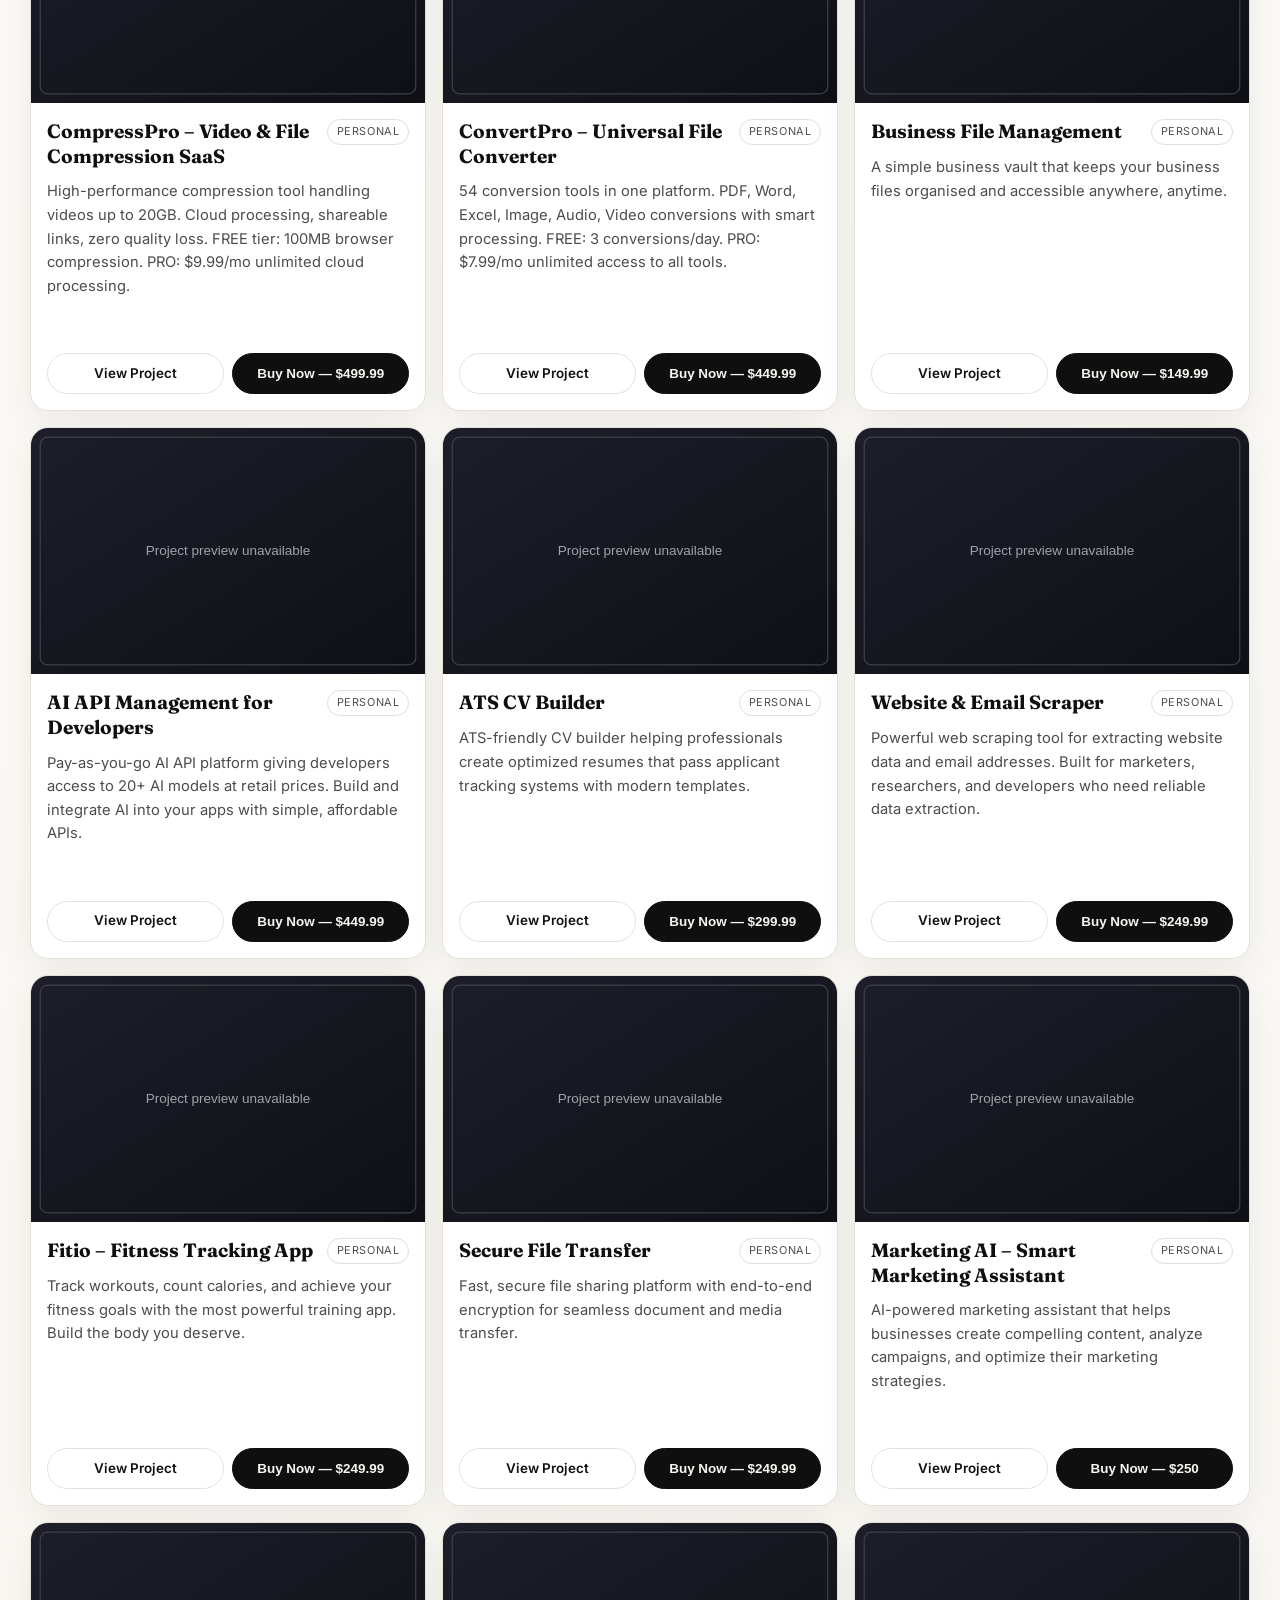
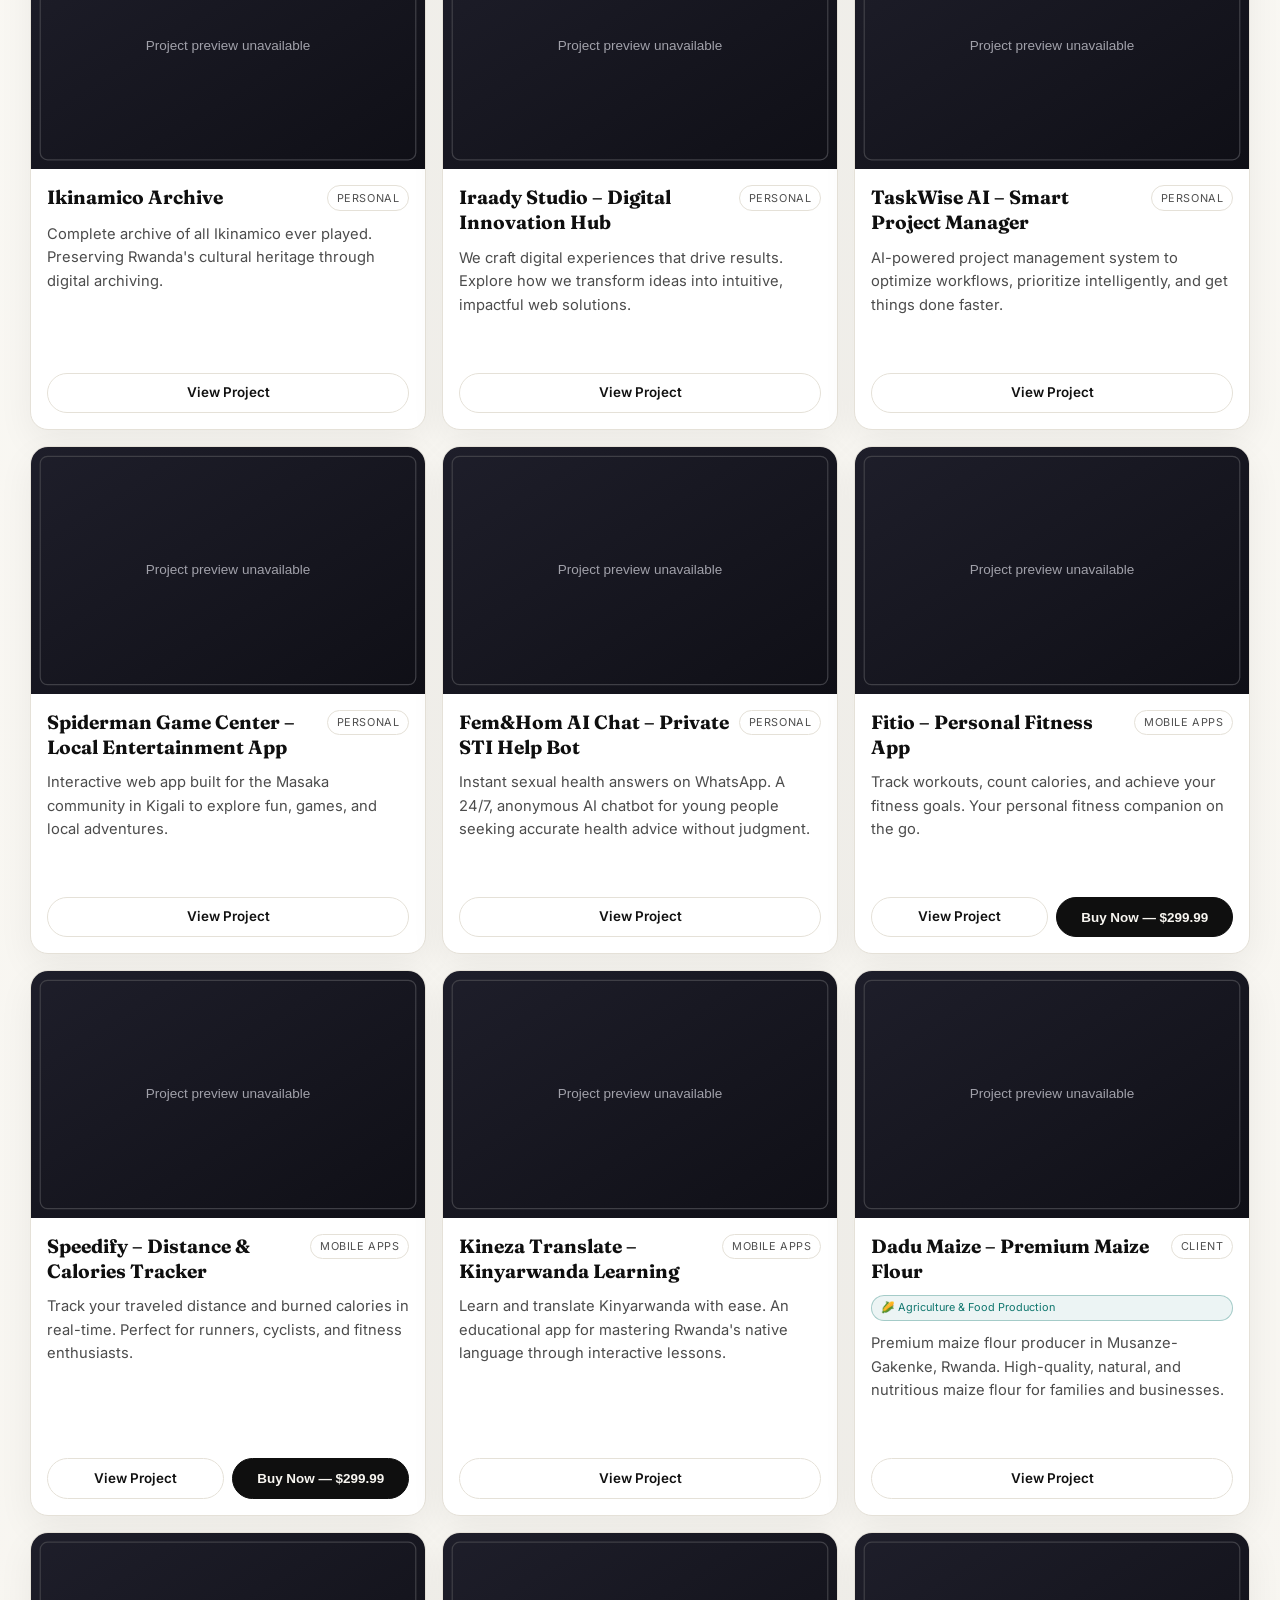
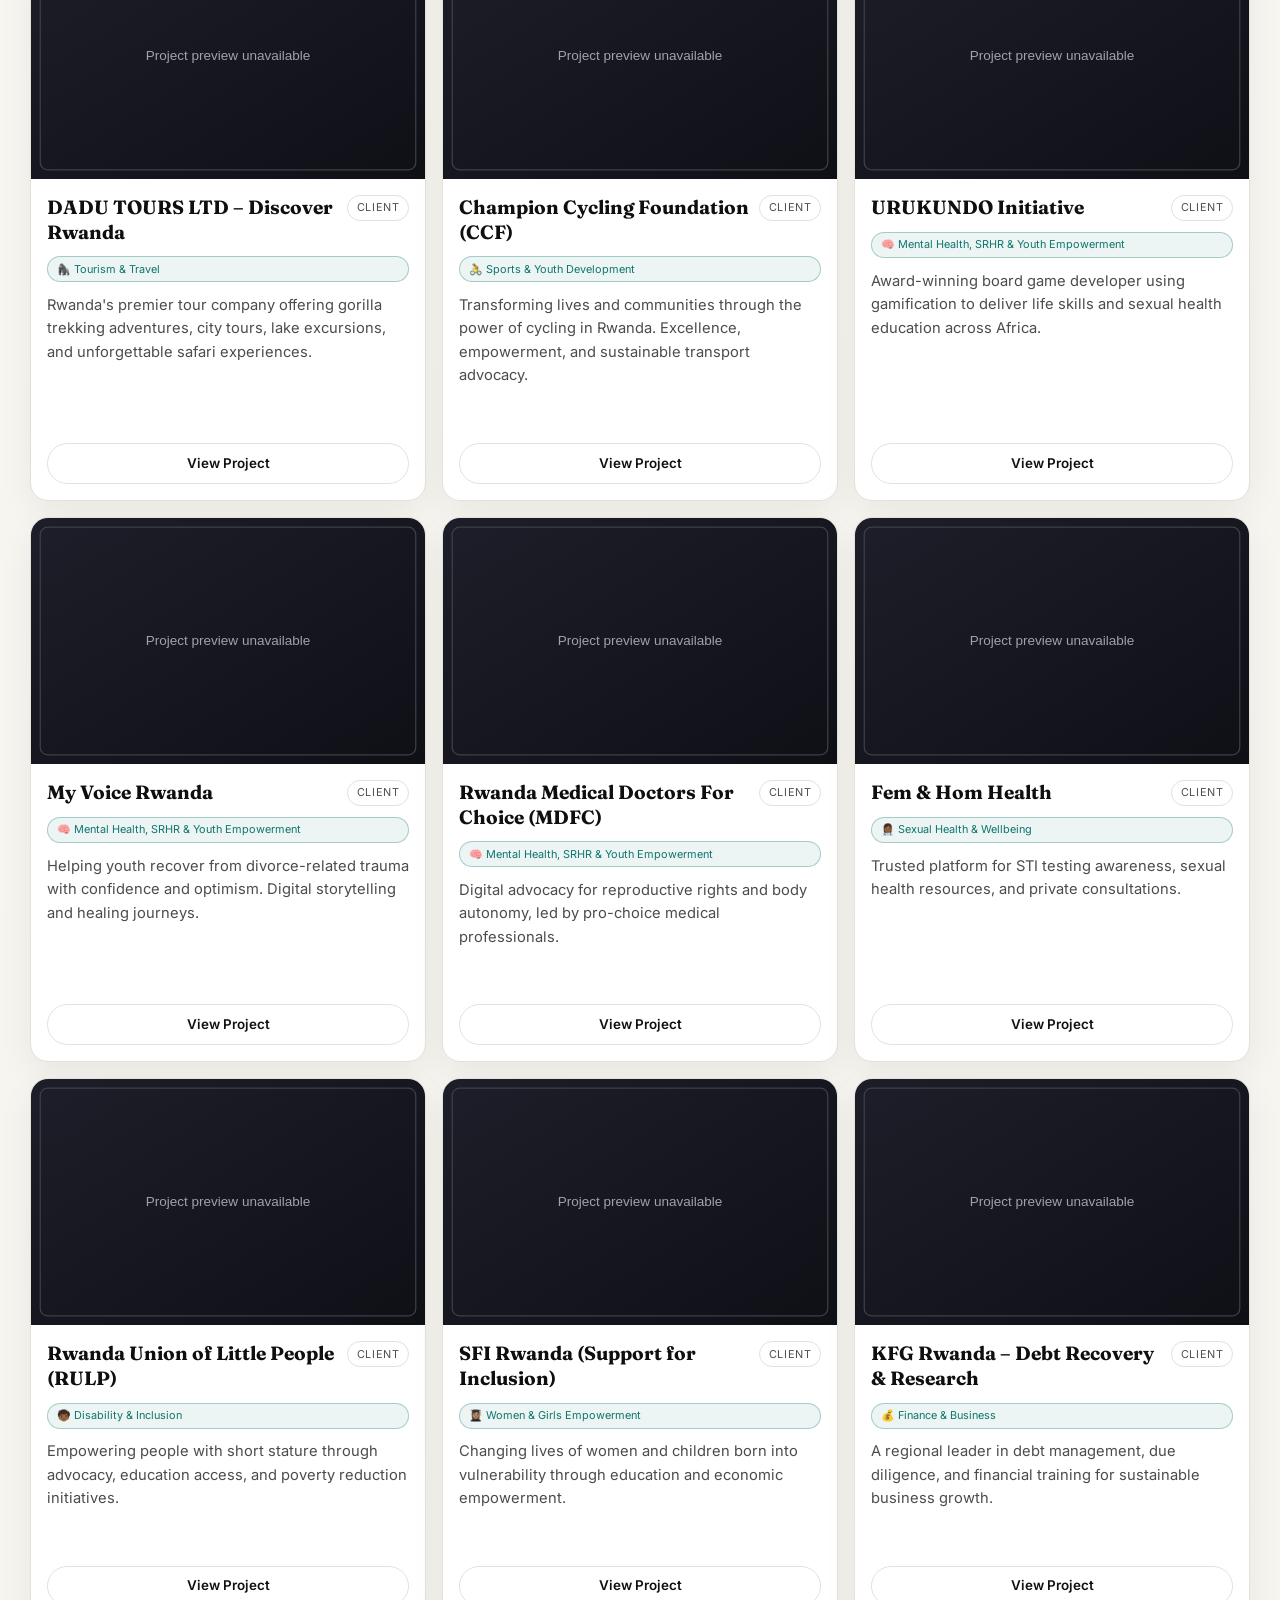
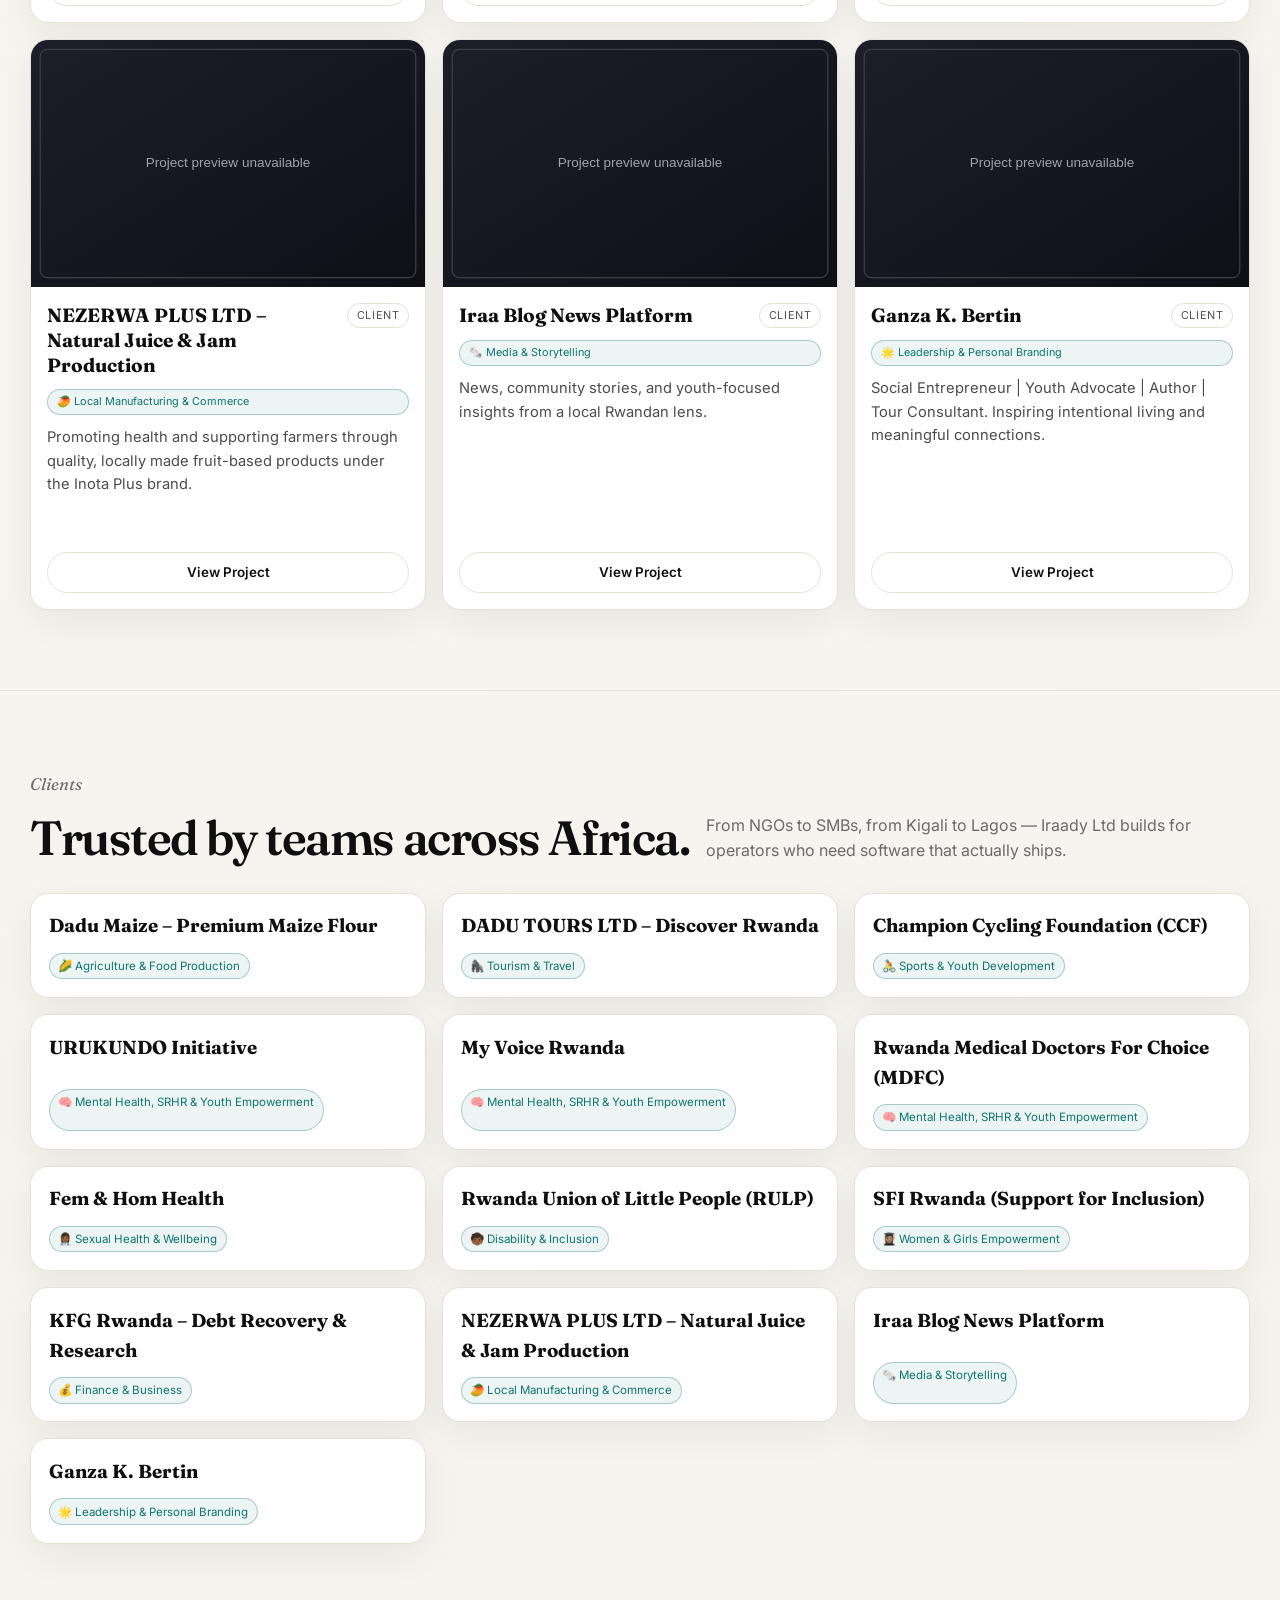
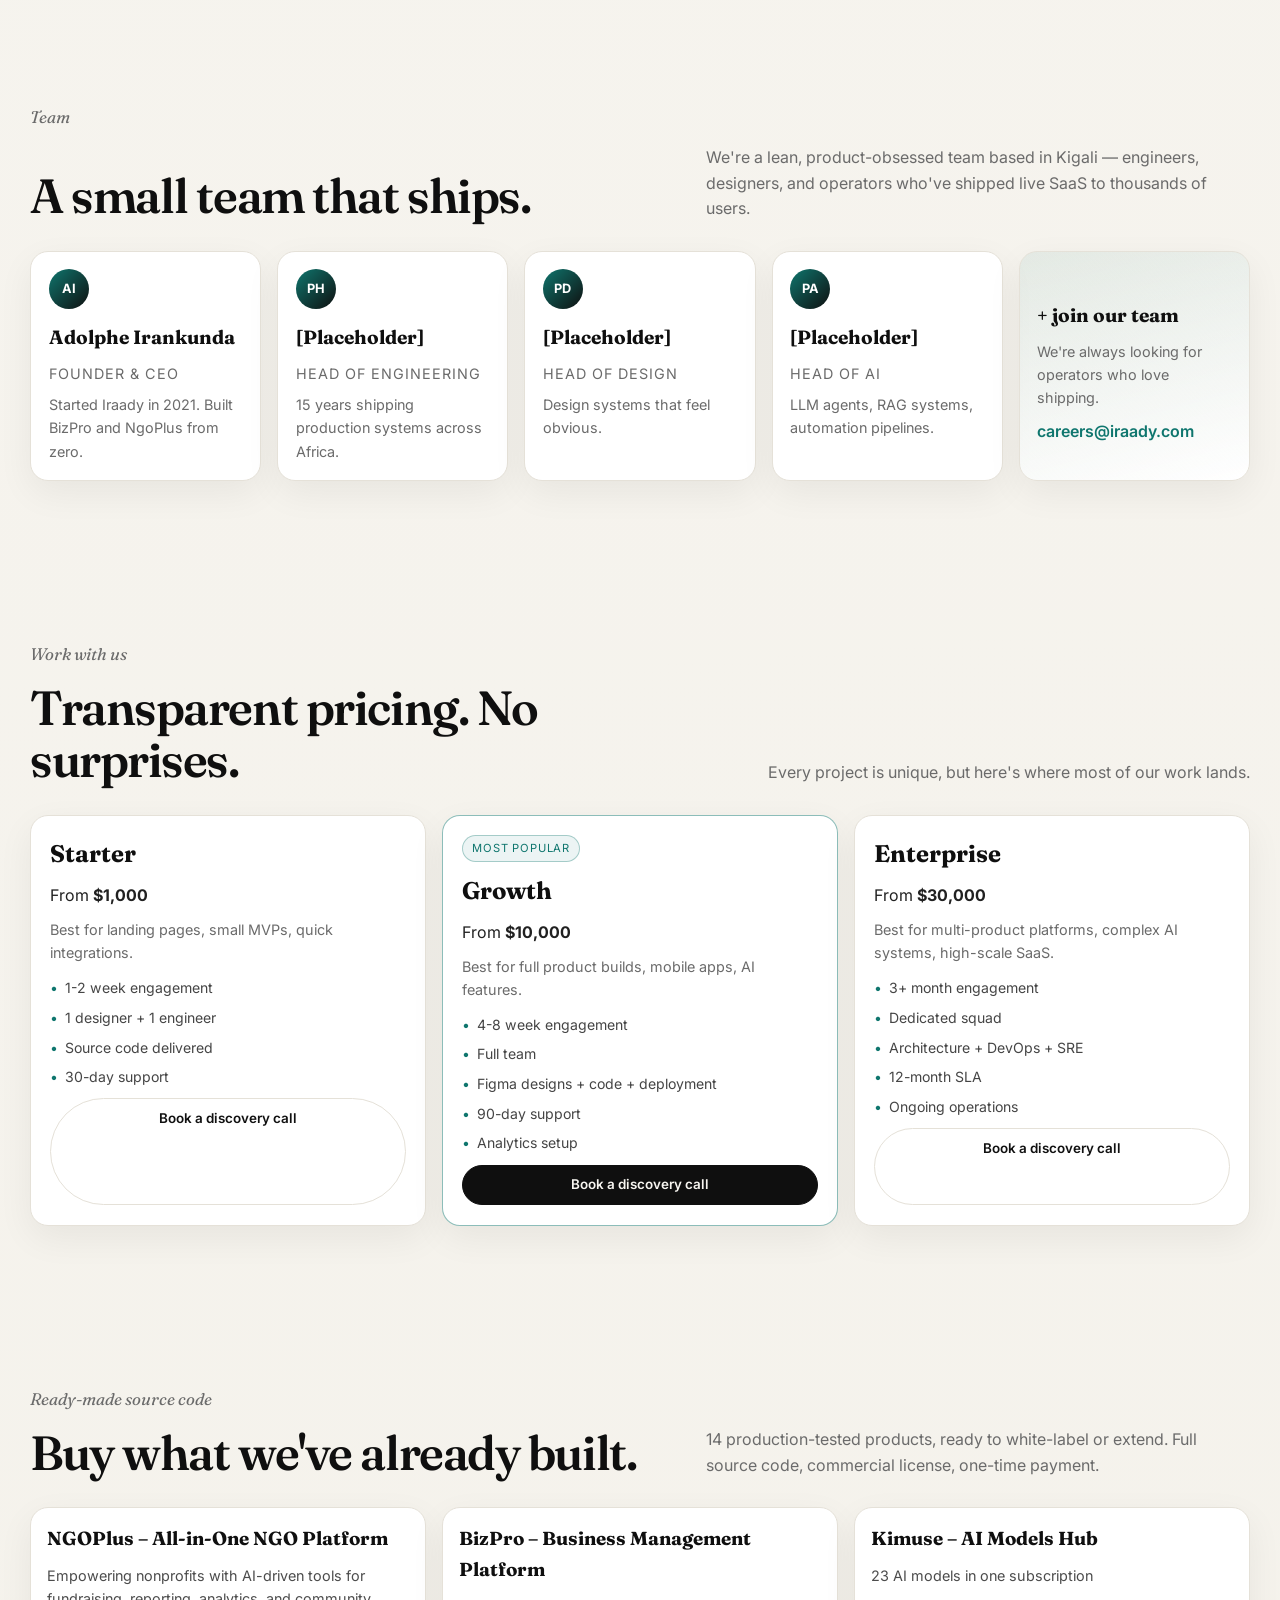
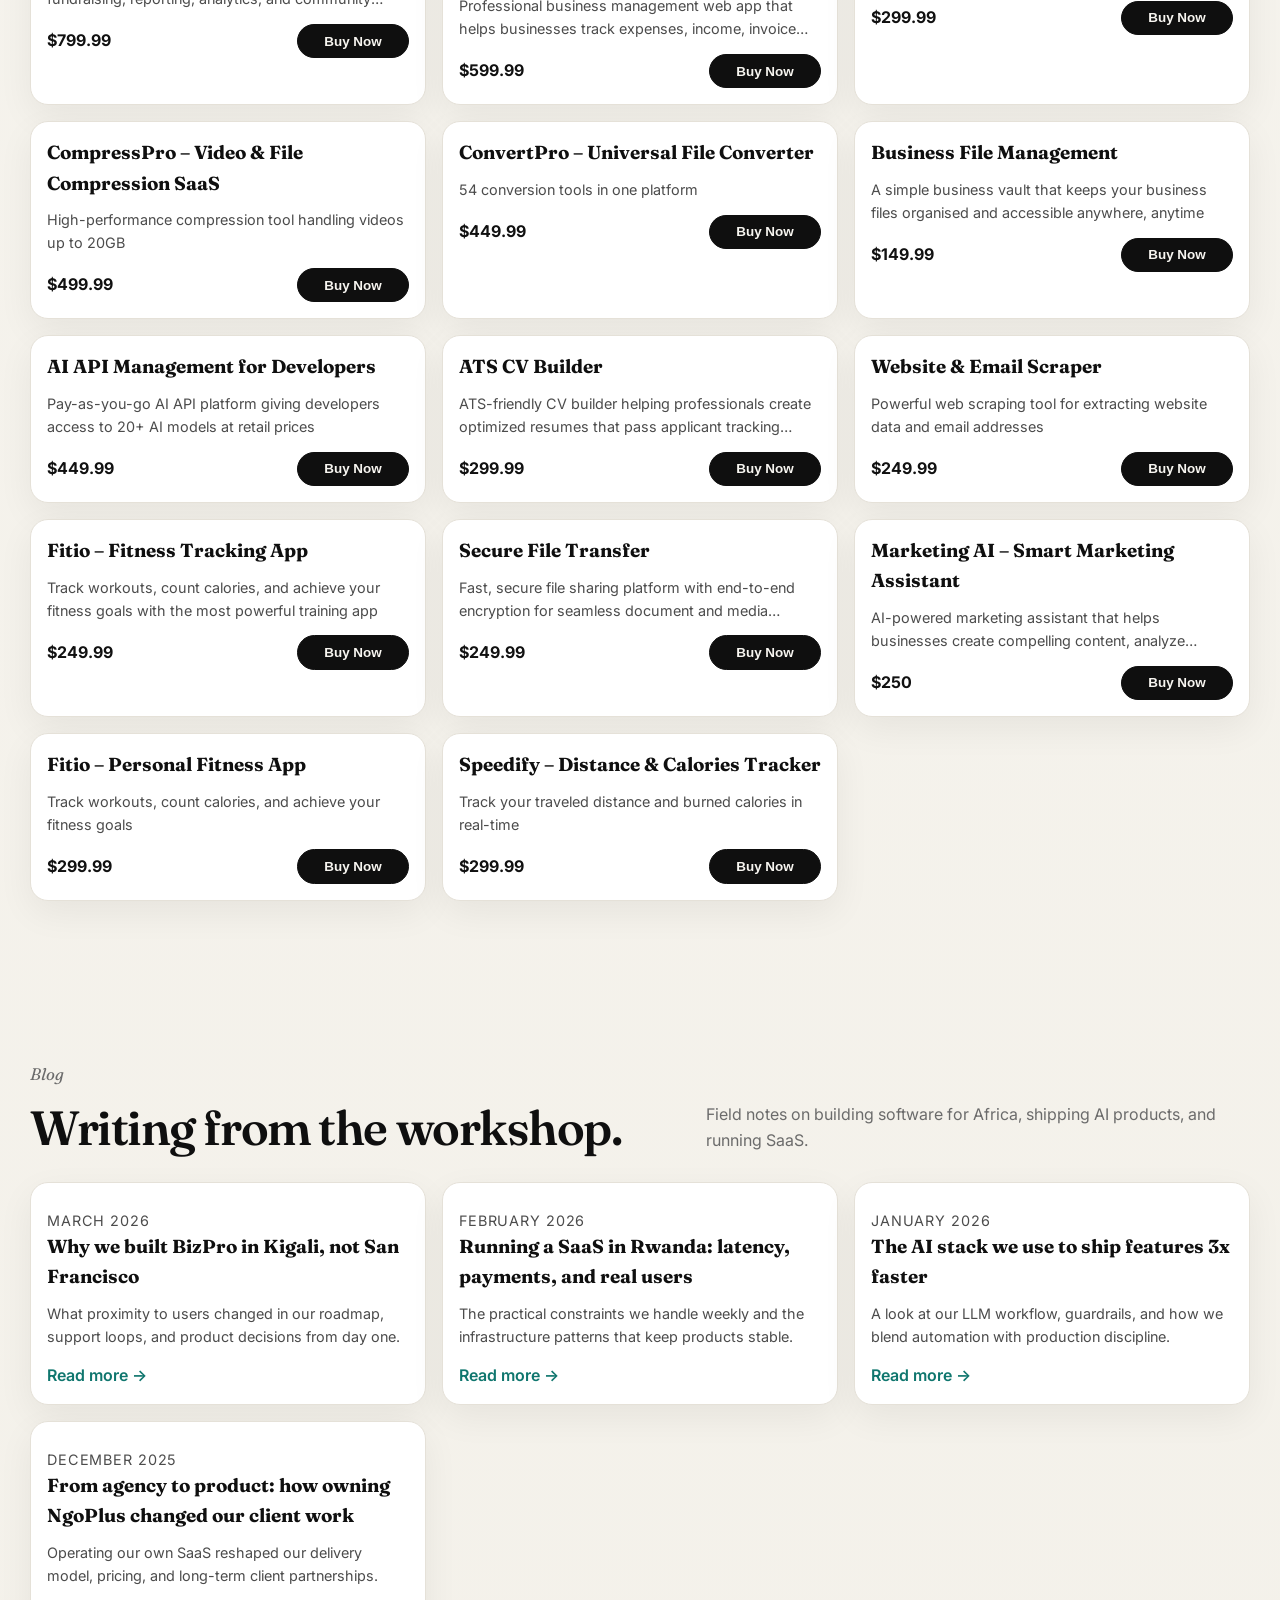
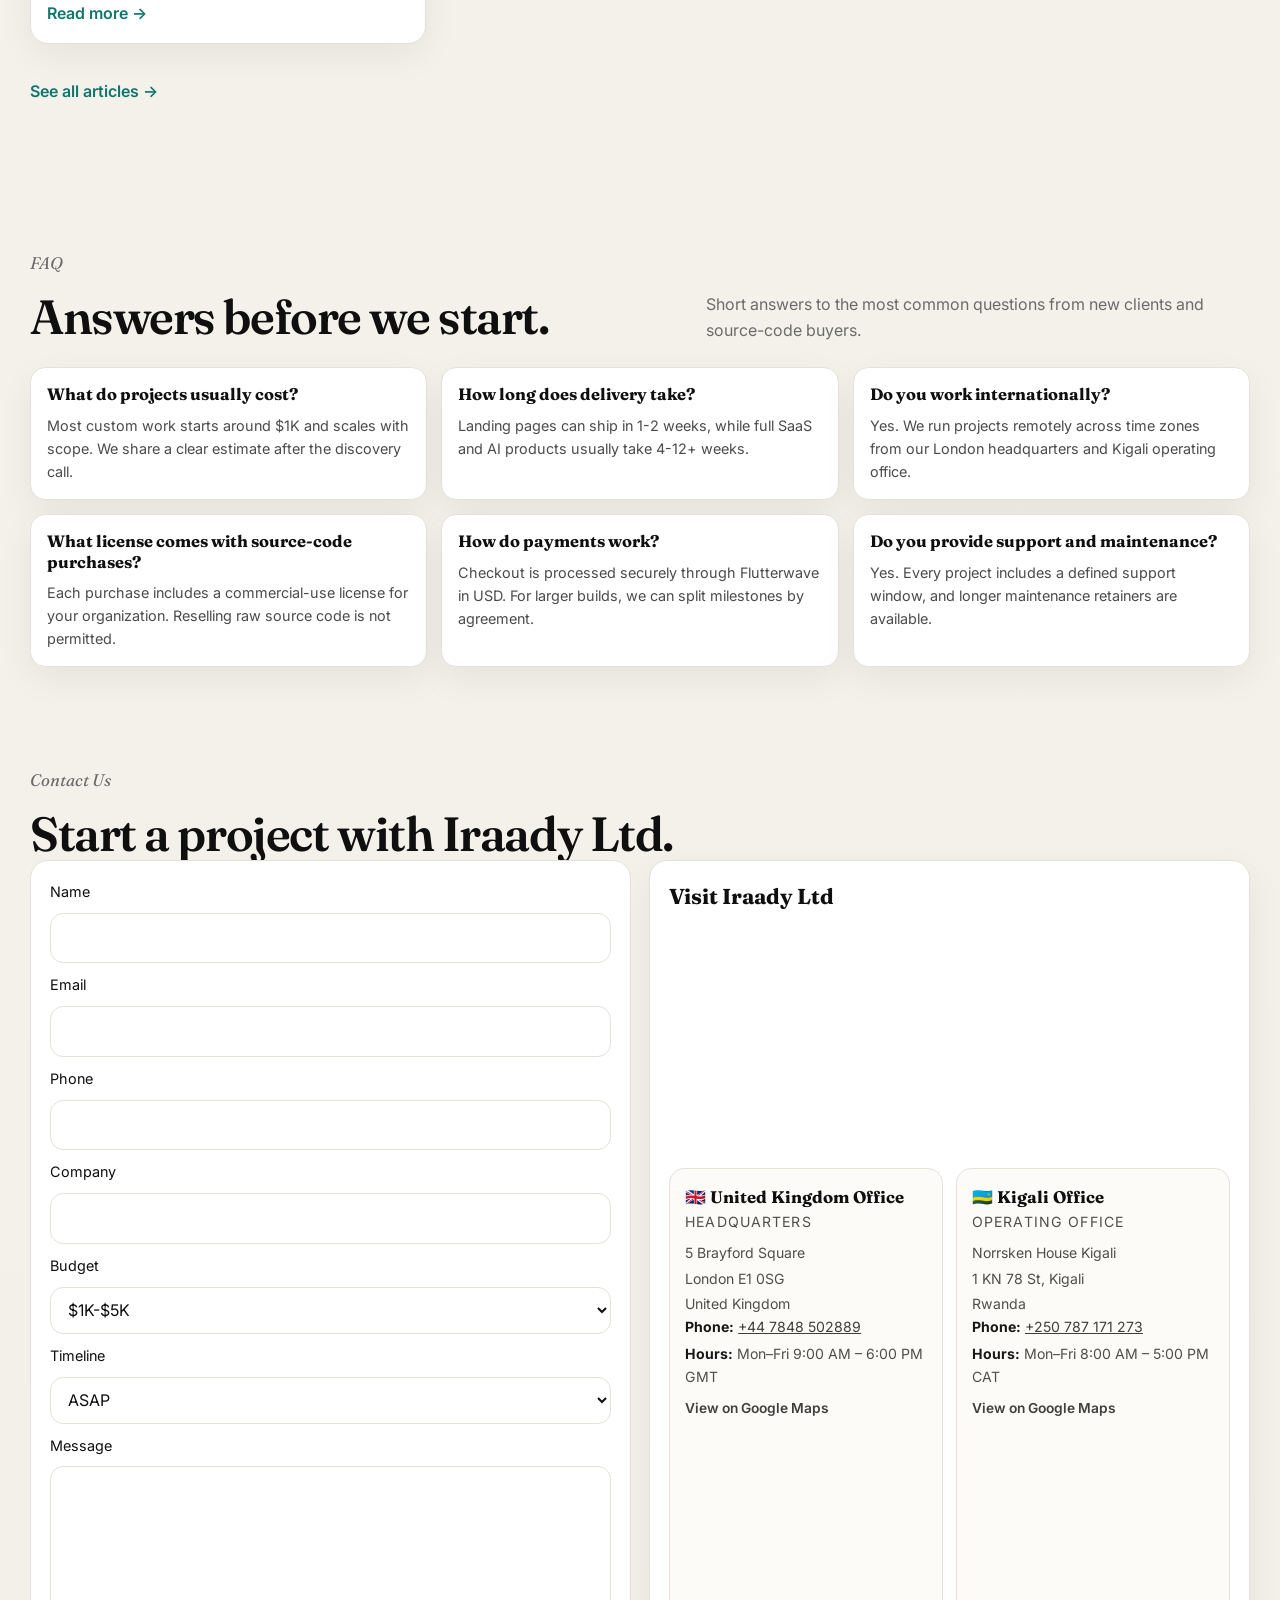
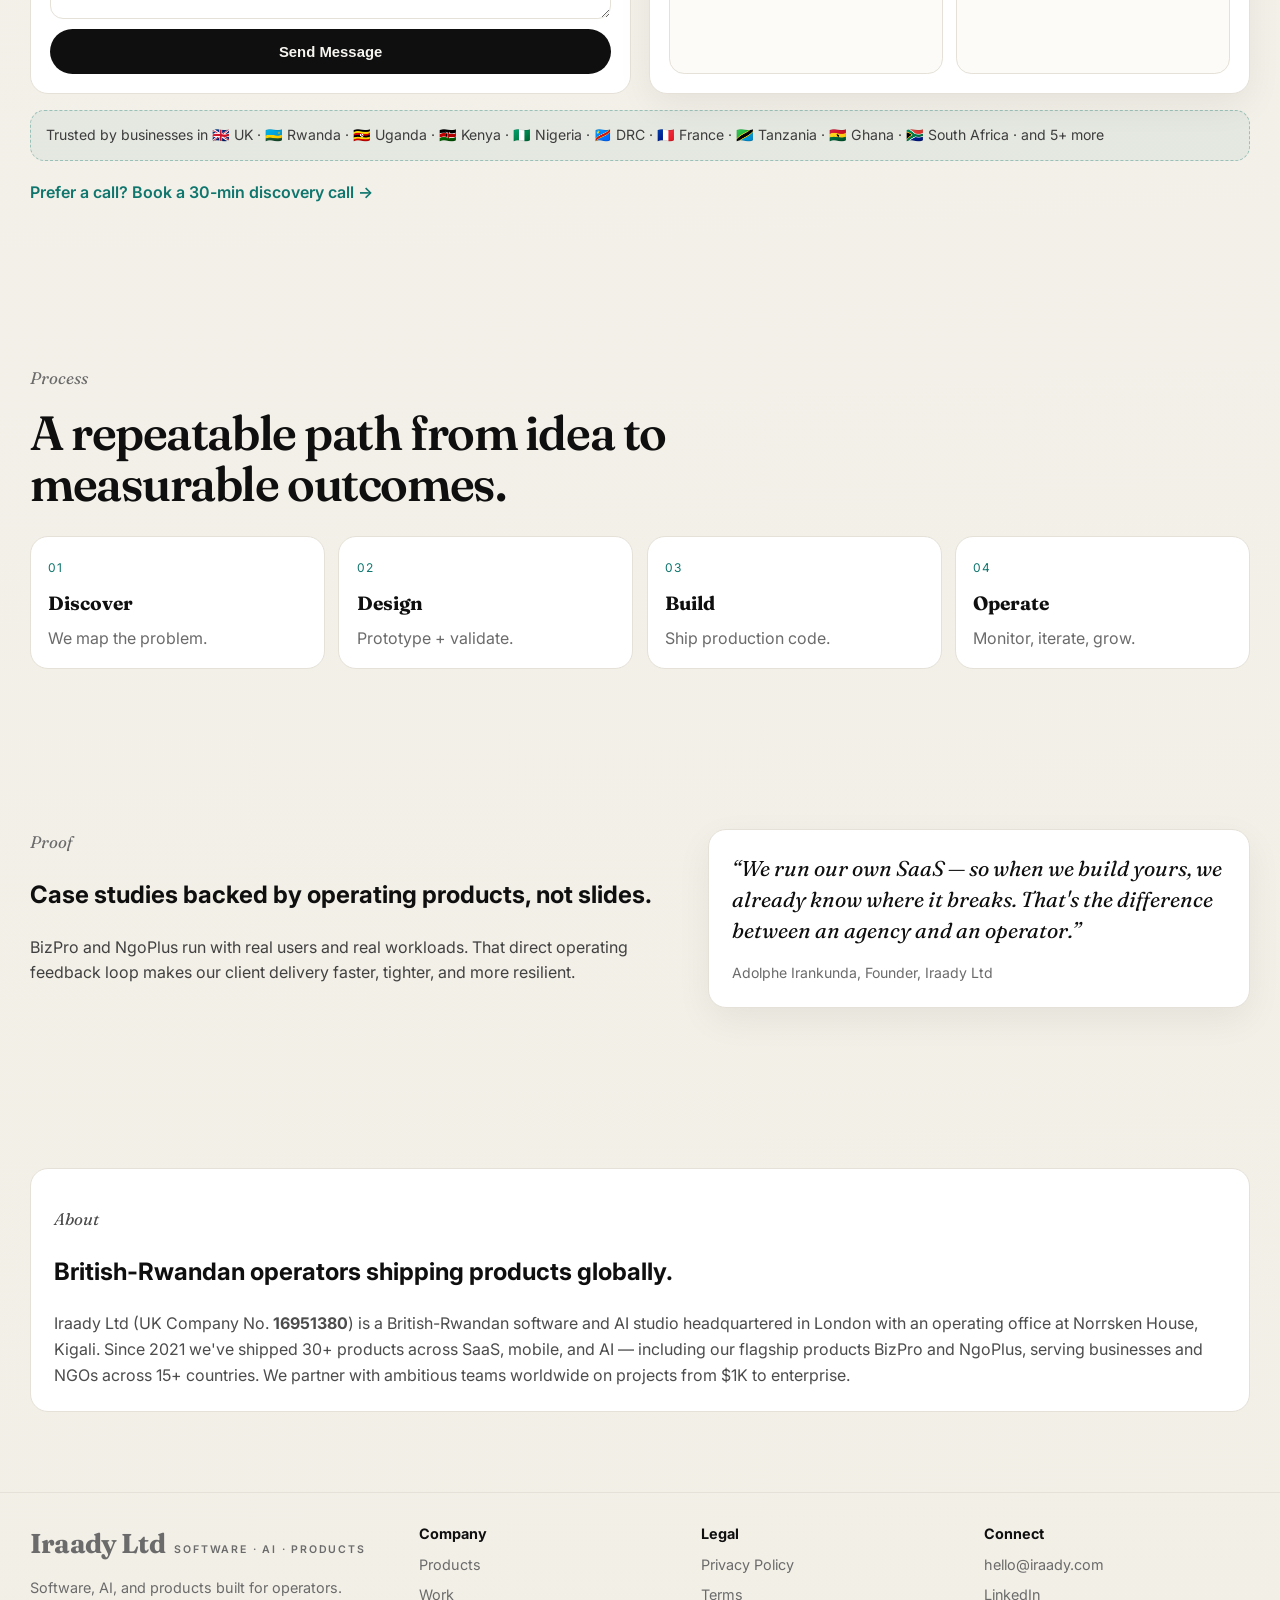
==== commit e836dedc: "v4: market readiness SEO trust audit fixes" ====
--- a/site-b-editorial/index.html
+++ b/site-b-editorial/index.html
@@ -5,10 +5,134 @@
   <meta name="viewport" content="width=device-width, initial-scale=1.0" />
   <title>Iraady Ltd — Software, AI, and Products from London &amp; Kigali</title>
   <meta name="description" content="Iraady Ltd is a British-Rwandan software &amp; AI studio headquartered in London with an operating office in Kigali. We build and run flagship products like BizPro and NgoPlus, and partner on projects from $1K to enterprise." />
+  <link rel="canonical" href="https://africa.iraady.com/" />
+  <meta property="og:title" content="Iraady Ltd — Software, AI, and Products from London &amp; Kigali" />
+  <meta property="og:description" content="Iraady Ltd is a British-Rwandan software &amp; AI studio headquartered in London with an operating office in Kigali. We build and run flagship products like BizPro and NgoPlus, and partner on projects from $1K to enterprise." />
+  <meta property="og:type" content="website" />
+  <meta property="og:url" content="https://africa.iraady.com/" />
+  <meta property="og:site_name" content="Iraady Ltd" />
+  <meta property="og:image" content="https://africa.iraady.com/social-card.svg" />
+  <meta name="twitter:card" content="summary_large_image" />
+  <meta name="twitter:title" content="Iraady Ltd — Software, AI, and Products from London &amp; Kigali" />
+  <meta name="twitter:description" content="Iraady Ltd is a British-Rwandan software &amp; AI studio headquartered in London with an operating office in Kigali. We build and run flagship products like BizPro and NgoPlus, and partner on projects from $1K to enterprise." />
+  <meta name="twitter:image" content="https://africa.iraady.com/social-card.svg" />
+  <meta name="theme-color" content="#f7f5f0" />
+  <link rel="icon" type="image/svg+xml" href="/favicon.svg" />
+  <link rel="apple-touch-icon" href="/apple-touch-icon.svg" />
   <link rel="preconnect" href="https://fonts.googleapis.com" />
   <link rel="preconnect" href="https://fonts.gstatic.com" crossorigin />
   <link href="https://fonts.googleapis.com/css2?family=Fraunces:opsz,wght@9..144,400;9..144,600;9..144,800&family=Inter:wght@400;500;600;700&display=swap" rel="stylesheet" />
   <link rel="stylesheet" href="styles.css" />
+  <script type="application/ld+json">
+    {
+      "@context": "https://schema.org",
+      "@graph": [
+        {
+          "@type": [
+            "Organization",
+            "SoftwareCompany"
+          ],
+          "@id": "https://africa.iraady.com/#organization",
+          "name": "Iraady Ltd",
+          "url": "https://africa.iraady.com/",
+          "logo": "https://africa.iraady.com/logo.svg",
+          "foundingDate": "2021",
+          "telephone": [
+            "+447848502889",
+            "+250787171273"
+          ],
+          "areaServed": "global",
+          "address": [
+            {
+              "@type": "PostalAddress",
+              "streetAddress": "5 Brayford Square",
+              "addressLocality": "London",
+              "postalCode": "E1 0SG",
+              "addressCountry": "GB"
+            },
+            {
+              "@type": "PostalAddress",
+              "streetAddress": "Norrsken House Kigali, 1 KN 78 St",
+              "addressLocality": "Kigali",
+              "addressCountry": "RW"
+            }
+          ],
+          "contactPoint": [
+            {
+              "@type": "ContactPoint",
+              "telephone": "+447848502889",
+              "contactType": "sales",
+              "availableLanguage": [
+                "en"
+              ]
+            },
+            {
+              "@type": "ContactPoint",
+              "telephone": "+250787171273",
+              "contactType": "customer support",
+              "availableLanguage": [
+                "en"
+              ]
+            }
+          ]
+        },
+        {
+          "@type": "WebSite",
+          "@id": "https://africa.iraady.com/#website",
+          "url": "https://africa.iraady.com/",
+          "name": "Iraady Ltd",
+          "publisher": {
+            "@id": "https://africa.iraady.com/#organization"
+          }
+        },
+        {
+          "@type": "Service",
+          "@id": "https://africa.iraady.com/#service-software",
+          "serviceType": "Custom software development",
+          "provider": {
+            "@id": "https://africa.iraady.com/#organization"
+          },
+          "areaServed": "global"
+        },
+        {
+          "@type": "Service",
+          "@id": "https://africa.iraady.com/#service-ai",
+          "serviceType": "AI integration",
+          "provider": {
+            "@id": "https://africa.iraady.com/#organization"
+          },
+          "areaServed": "global"
+        },
+        {
+          "@type": "Service",
+          "@id": "https://africa.iraady.com/#service-mobile",
+          "serviceType": "Mobile app development",
+          "provider": {
+            "@id": "https://africa.iraady.com/#organization"
+          },
+          "areaServed": "global"
+        },
+        {
+          "@type": "Product",
+          "@id": "https://africa.iraady.com/#source-code-products",
+          "name": "Iraady Source Code Projects",
+          "description": "Production-tested project source code with commercial licenses.",
+          "brand": {
+            "@id": "https://africa.iraady.com/#organization"
+          },
+          "offers": {
+            "@type": "AggregateOffer",
+            "url": "https://africa.iraady.com/#shop",
+            "priceCurrency": "USD",
+            "availability": "https://schema.org/InStock",
+            "offerCount": 14,
+            "lowPrice": 149.99,
+            "highPrice": 799.99
+          }
+        }
+      ]
+    }
+  </script>
 </head>
 <body>
   <header class="site-header" id="top">
@@ -29,7 +153,7 @@
           <a href="#blog">Blog</a>
           <a href="#contact">Contact</a>
         </div>
-        <a class="nav-cta" href="#contact">Start a Project</a>
+        <a class="nav-cta" href="#contact">Start a project</a>
       </nav>
     </div>
   </header>
@@ -43,7 +167,7 @@
           <p class="hero-sub">Headquartered in London, with offices in Kigali, Iraady Ltd is a British-Rwandan software studio that designs, builds, and operates its own flagship products — BizPro and NgoPlus — while partnering with ambitious teams on projects from $1K to enterprise.</p>
           <p class="hero-note">Headquartered in London with offices in Kigali.</p>
           <div class="hero-actions">
-            <a class="btn btn-primary" href="#contact">Book a Discovery Call</a>
+            <a class="btn btn-primary" href="#contact">Book a discovery call</a>
             <a class="btn btn-text" href="#work">View Case Studies</a>
           </div>
         </div>
@@ -57,6 +181,12 @@
             </div>
           </div>
         </aside>
+      </div>
+    </section>
+
+    <section class="trust-bar" aria-label="Trust indicators">
+      <div class="container">
+        <p>UK-registered company · Rwanda operating office · Secure Flutterwave checkout · GDPR-aware · Source-code licenses</p>
       </div>
     </section>
 
@@ -310,17 +440,53 @@
       </div>
     </section>
 
+    <section class="section faq-section" id="faq" aria-labelledby="faq-title">
+      <div class="container">
+        <p class="section-label">FAQ</p>
+        <div class="section-head">
+          <h2 id="faq-title">Answers before we start.</h2>
+          <p>Short answers to the most common questions from new clients and source-code buyers.</p>
+        </div>
+        <div class="faq-grid">
+          <article class="faq-card">
+            <h3>What do projects usually cost?</h3>
+            <p>Most custom work starts around $1K and scales with scope. We share a clear estimate after the discovery call.</p>
+          </article>
+          <article class="faq-card">
+            <h3>How long does delivery take?</h3>
+            <p>Landing pages can ship in 1-2 weeks, while full SaaS and AI products usually take 4-12+ weeks.</p>
+          </article>
+          <article class="faq-card">
+            <h3>Do you work internationally?</h3>
+            <p>Yes. We run projects remotely across time zones from our London headquarters and Kigali operating office.</p>
+          </article>
+          <article class="faq-card">
+            <h3>What license comes with source-code purchases?</h3>
+            <p>Each purchase includes a commercial-use license for your organization. Reselling raw source code is not permitted.</p>
+          </article>
+          <article class="faq-card">
+            <h3>How do payments work?</h3>
+            <p>Checkout is processed securely through Flutterwave in USD. For larger builds, we can split milestones by agreement.</p>
+          </article>
+          <article class="faq-card">
+            <h3>Do you provide support and maintenance?</h3>
+            <p>Yes. Every project includes a defined support window, and longer maintenance retainers are available.</p>
+          </article>
+        </div>
+      </div>
+    </section>
+
     <section class="section" id="contact" aria-labelledby="contact-title">
       <div class="container">
         <p class="section-label">Contact Us</p>
         <div class="section-head">
-          <h2 id="contact-title">Let's build something.</h2>
+          <h2 id="contact-title">Start a project with Iraady Ltd.</h2>
         </div>
         <div class="contact-grid">
           <form class="contact-form" id="contact-form" action="https://formsubmit.co/info@iraady.com" method="POST">
             <input type="hidden" name="_subject" value="New inquiry from Iraady Ltd website" />
             <input type="hidden" name="_template" value="table" />
-            <input type="hidden" name="_next" value="https://iraady.com/thank-you.html" />
+            <input type="hidden" name="_next" value="https://africa.iraady.com/thank-you.html" />
             <input type="hidden" name="_captcha" value="true" />
             <input type="hidden" name="_autoresponse" value="Thanks for reaching out to Iraady Ltd! We&#39;ve received your message and will reply within 24 hours on weekdays. — Adolphe &amp; team" />
 
@@ -328,19 +494,13 @@
             <input id="contact-name" name="name" type="text" required />
 
             <label for="contact-email">Email</label>
-            <input id="contact-email" name="email" type="email" required />
+            <input id="contact-email" name="email" type="email" autocomplete="email" required />
+
+            <label for="contact-phone">Phone</label>
+            <input id="contact-phone" name="phone" type="tel" autocomplete="tel" required />
 
             <label for="contact-company">Company</label>
-            <input id="contact-company" name="company" type="text" />
-
-            <label for="contact-type">Project Type</label>
-            <select id="contact-type" name="projectType" required>
-              <option value="Website">Website</option>
-              <option value="Mobile App">Mobile App</option>
-              <option value="SaaS">SaaS</option>
-              <option value="AI Integration">AI Integration</option>
-              <option value="Other">Other</option>
-            </select>
+            <input id="contact-company" name="company" type="text" autocomplete="organization" />
 
             <label for="contact-budget">Budget</label>
             <select id="contact-budget" name="budget" required>
@@ -349,6 +509,15 @@
               <option value="$15K-$30K">$15K-$30K</option>
               <option value="$30K-$80K">$30K-$80K</option>
               <option value="$80K+">$80K+</option>
+            </select>
+
+            <label for="contact-timeline">Timeline</label>
+            <select id="contact-timeline" name="timeline" required>
+              <option value="ASAP">ASAP</option>
+              <option value="2-4 weeks">2-4 weeks</option>
+              <option value="1-2 months">1-2 months</option>
+              <option value="2-3 months">2-3 months</option>
+              <option value="3+ months">3+ months</option>
             </select>
 
             <label for="contact-message">Message</label>
@@ -484,6 +653,10 @@
     <button type="button" id="cookie-ack">Got it</button>
   </div>
 
+  <noscript>
+    <p class="noscript-note">JavaScript is disabled. Portfolio filtering and in-page checkout need JavaScript, but you can still contact us via <a href="mailto:hello@iraady.com">hello@iraady.com</a>.</p>
+  </noscript>
+
   <a class="whatsapp-float" href="https://wa.me/250787171273?text=Hi%20Iraady%20Ltd%2C%20I%27m%20interested%20in%20your%20services." target="_blank" rel="noopener noreferrer" aria-label="Chat on WhatsApp">
     <svg viewBox="0 0 32 32" fill="white" width="28" height="28"><path d="M16 .396C7.164.396 0 7.56 0 16.396c0 2.887.788 5.587 2.154 7.918L.02 31.604l7.43-2.118A15.93 15.93 0 0 0 16 32.396c8.836 0 16-7.164 16-16s-7.164-16-16-16zm0 29.334a13.33 13.33 0 0 1-6.77-1.84l-.486-.286-4.42 1.26 1.17-4.316-.318-.498A13.33 13.33 0 1 1 16 29.73zm7.33-9.9c-.4-.2-2.37-1.17-2.74-1.3-.37-.14-.64-.2-.9.2-.27.4-1.03 1.3-1.27 1.56-.23.27-.47.3-.87.1-.4-.2-1.7-.63-3.24-2.01-1.2-1.07-2.01-2.4-2.25-2.8-.23-.4-.03-.62.18-.82.18-.18.4-.47.6-.7.2-.23.27-.4.4-.67.13-.27.07-.5-.03-.7-.1-.2-.9-2.17-1.23-2.97-.32-.78-.65-.67-.9-.68l-.77-.02c-.27 0-.7.1-1.07.5-.37.4-1.4 1.37-1.4 3.34 0 1.97 1.43 3.87 1.63 4.14.2.27 2.83 4.33 6.87 6.07.96.42 1.7.67 2.28.86.96.3 1.83.26 2.52.16.77-.12 2.37-.97 2.7-1.9.33-.94.33-1.74.23-1.9-.1-.17-.37-.27-.77-.47z"/></svg>
   </a>
--- a/site-b-editorial/styles.css
+++ b/site-b-editorial/styles.css
@@ -269,6 +269,22 @@
   padding: 0.6rem 0 1rem;
 }
 
+.trust-bar {
+  padding: 0.35rem 0 0.85rem;
+}
+
+.trust-bar p {
+  margin: 0;
+  border: 1px solid rgba(15, 118, 110, 0.35);
+  border-radius: 999px;
+  background: #ffffff;
+  padding: 0.72rem 1rem;
+  color: #2f2f2f;
+  font-size: 0.87rem;
+  text-align: center;
+  box-shadow: var(--shadow);
+}
+
 .metric-grid {
   display: grid;
   grid-template-columns: repeat(4, minmax(0, 1fr));
@@ -931,6 +947,39 @@
 .about-box p {
   margin: 0.88rem 0 0;
   color: #4c4c4c;
+}
+
+.faq-section {
+  padding-top: 4.1rem;
+  padding-bottom: 1.2rem;
+}
+
+.faq-grid {
+  margin-top: 1.5rem;
+  display: grid;
+  grid-template-columns: repeat(3, minmax(0, 1fr));
+  gap: 0.9rem;
+}
+
+.faq-card {
+  border: 1px solid var(--border);
+  border-radius: 0.95rem;
+  background: #ffffff;
+  padding: 1rem;
+  box-shadow: var(--shadow);
+}
+
+.faq-card h3 {
+  margin: 0;
+  font-family: "Fraunces", serif;
+  font-size: 1.03rem;
+  line-height: 1.25;
+}
+
+.faq-card p {
+  margin: 0.55rem 0 0;
+  color: #4b4b4b;
+  font-size: 0.9rem;
 }
 
 .contact-grid {
@@ -1263,6 +1312,20 @@
   cursor: pointer;
 }
 
+.noscript-note {
+  margin: 1rem 24px 0;
+  border: 1px solid var(--border);
+  border-radius: 0.9rem;
+  background: #ffffff;
+  color: #363636;
+  padding: 0.72rem 0.9rem;
+  font-size: 0.84rem;
+}
+
+.noscript-note a {
+  color: var(--accent);
+}
+
 .whatsapp-float {
   position: fixed;
   right: 24px;
@@ -1399,6 +1462,7 @@
 
   .products-grid,
   .services-grid,
+  .faq-grid,
   .project-grid,
   .clients-grid,
   .pricing-grid,
@@ -1454,6 +1518,7 @@
 
   .products-grid,
   .services-grid,
+  .faq-grid,
   .project-grid,
   .clients-grid,
   .team-grid,
@@ -1508,6 +1573,11 @@
     align-items: flex-start;
   }
 
+  .noscript-note {
+    margin-left: 12px;
+    margin-right: 12px;
+  }
+
   .whatsapp-float {
     right: 16px;
     bottom: 16px;
